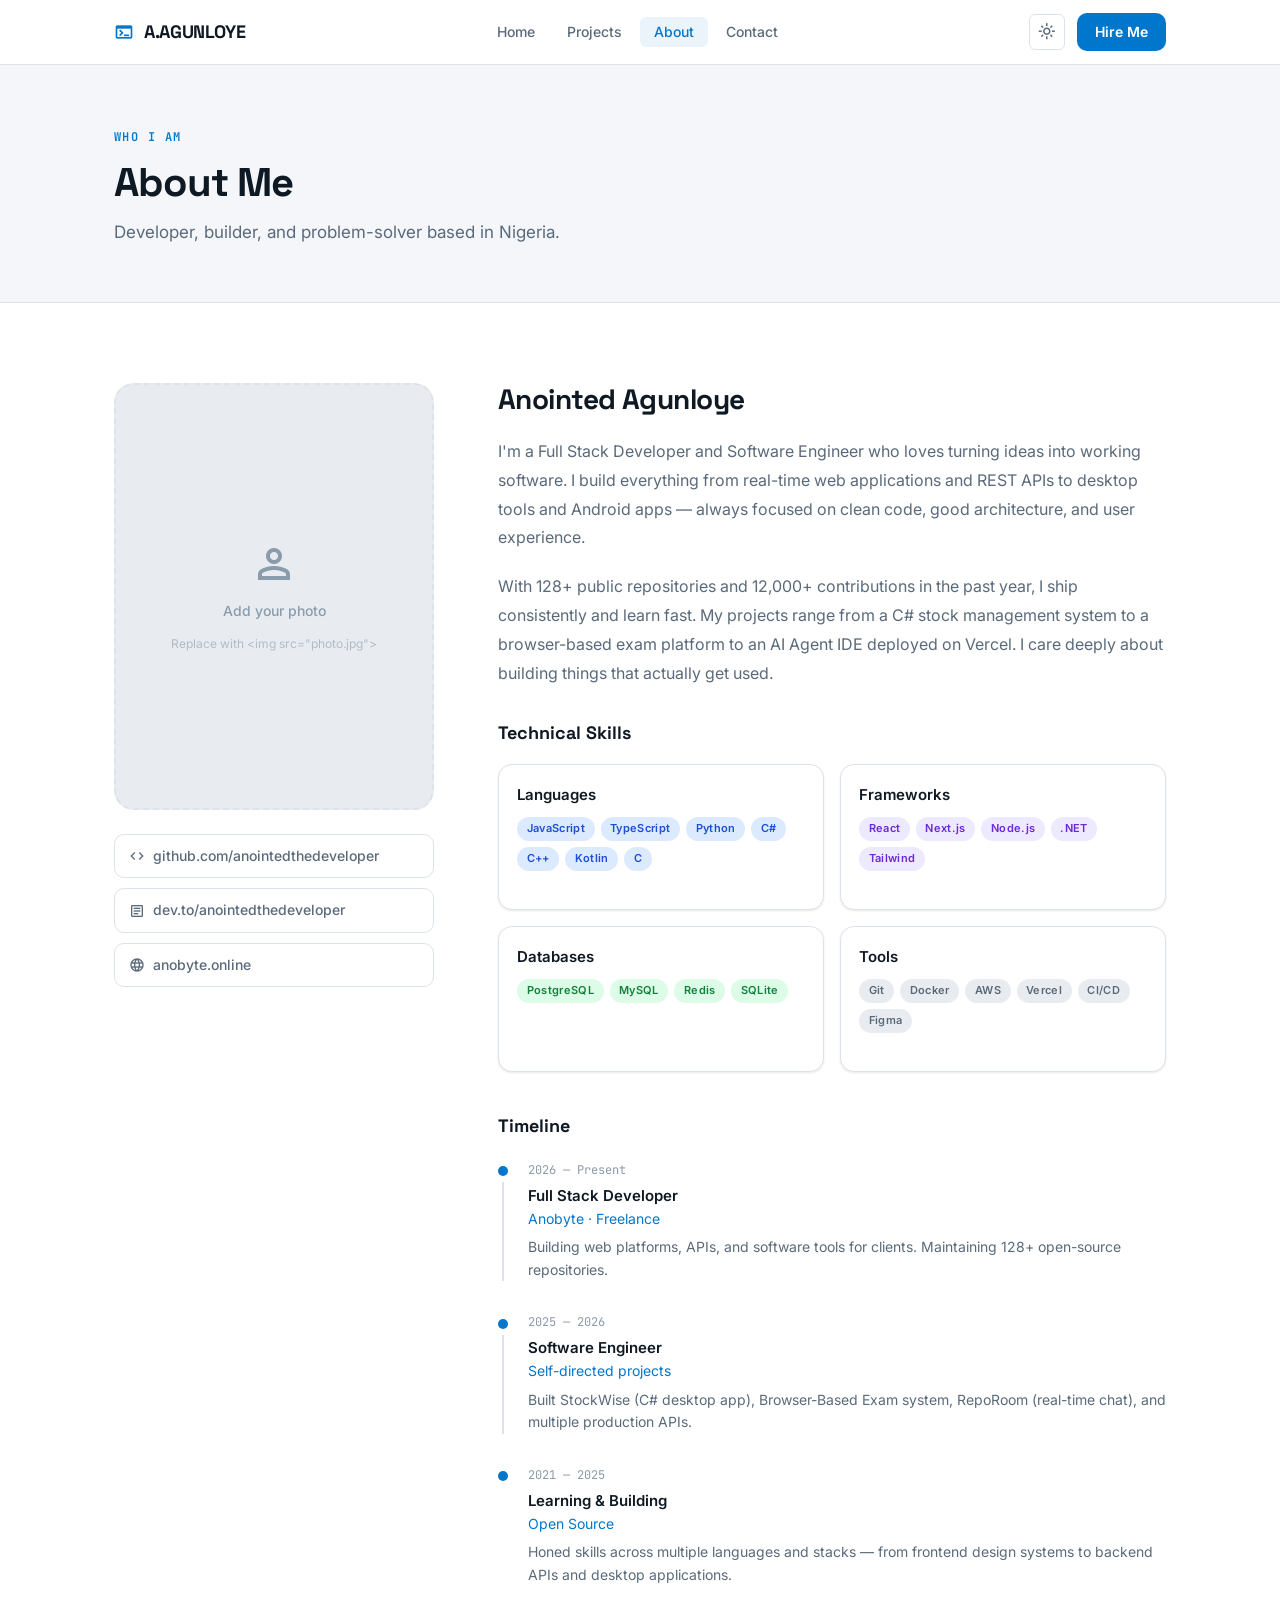
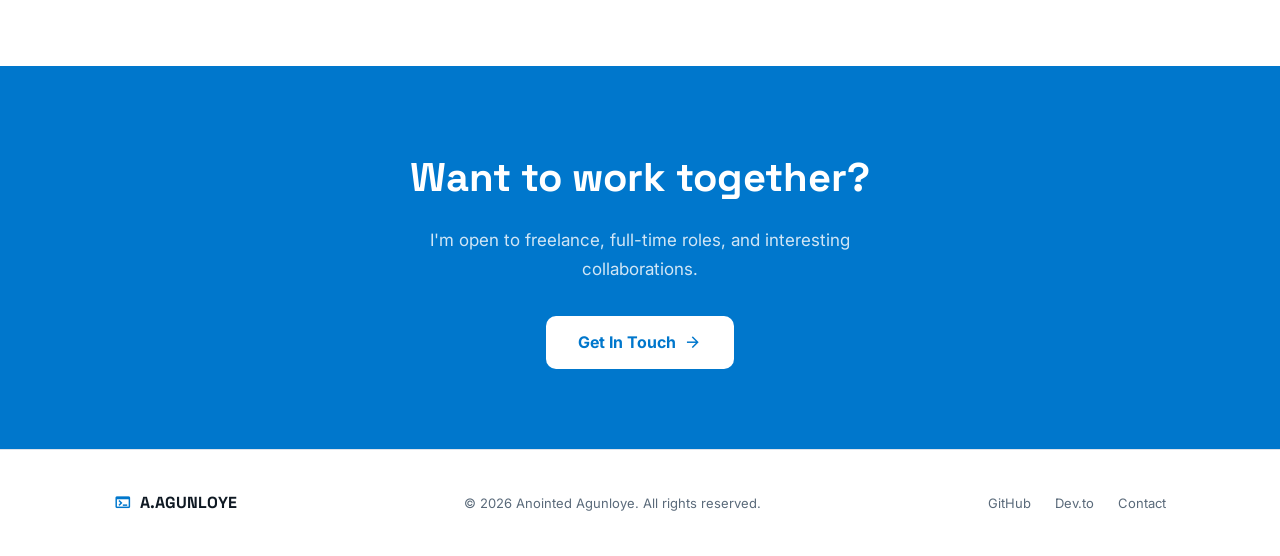
==== about.html @ c8836fdb "Initial Commit" ====
<!DOCTYPE html>
<html lang="en">
<head>
  <meta charset="utf-8"/>
  <meta name="viewport" content="width=device-width, initial-scale=1.0"/>
  <title>About | A.AGUNLOYE</title>
  <meta name="description" content="About Anointed Agunloye — Full Stack Developer, Software Engineer, and builder."/>
  <link rel="preconnect" href="https://fonts.googleapis.com"/>
  <link rel="preconnect" href="https://fonts.gstatic.com" crossorigin/>
  <link href="https://fonts.googleapis.com/css2?family=Inter:wght@300;400;500;600;700&family=Space+Grotesk:wght@600;700&family=JetBrains+Mono:wght@400;600&family=Material+Symbols+Outlined:wght,FILL@100..700,0..1&display=swap" rel="stylesheet"/>
  <link rel="stylesheet" href="styles.css"/>
</head>
<body>

<!-- ======= NAVBAR ======= -->
<header class="navbar">
  <div class="navbar__inner">
    <a href="index.html" class="navbar__logo">
      <span class="material-symbols-outlined">terminal</span>
      A.AGUNLOYE
    </a>
    <nav>
      <ul class="navbar__nav">
        <li><a href="index.html"    class="nav-link">Home</a></li>
        <li><a href="projects.html" class="nav-link">Projects</a></li>
        <li><a href="about.html"    class="nav-link">About</a></li>
        <li><a href="contact.html"  class="nav-link">Contact</a></li>
      </ul>
    </nav>
    <div class="navbar__actions">
      <button id="theme-toggle" class="btn-theme" aria-label="Toggle theme">
        <span class="material-symbols-outlined" id="theme-icon">light_mode</span>
      </button>
      <a href="contact.html" class="btn-primary btn-hire-nav">Hire Me</a>
      <button id="mobile-menu-btn" class="btn-menu" aria-label="Open menu">
        <span class="material-symbols-outlined">menu</span>
      </button>
    </div>
  </div>
  <div id="mobile-menu" class="mobile-menu">
    <a href="index.html"    class="mobile-nav-link">Home</a>
    <a href="projects.html" class="mobile-nav-link">Projects</a>
    <a href="about.html"    class="mobile-nav-link">About</a>
    <a href="contact.html"  class="mobile-nav-link">Contact</a>
  </div>
</header>

<!-- ======= PAGE HERO ======= -->
<section class="page-hero">
  <div class="container">
    <p class="section-label">Who I Am</p>
    <h1 class="section-title">About Me</h1>
    <p class="section-subtitle">Developer, builder, and problem-solver based in Nigeria.</p>
  </div>
</section>

<!-- ======= ABOUT MAIN ======= -->
<section class="section">
  <div class="container">
    <div class="about-grid">

      <!-- Photo -->
      <div>
        <div class="about-photo">
          <!--
            TO ADD YOUR PHOTO:
            Replace this comment with:
            <img src="photo.jpg" alt="Anointed Agunloye"/>
          -->
          <span class="material-symbols-outlined">person</span>
          <p style="font-size:0.875rem;font-weight:500;color:var(--color-text-light);">Add your photo</p>
          <small style="font-size:0.75rem;opacity:0.6;color:var(--color-text-light);">Replace with &lt;img src="photo.jpg"&gt;</small>
        </div>

        <!-- Social links below photo -->
        <div style="margin-top:1.5rem;display:flex;flex-direction:column;gap:0.625rem;">
          <a href="https://github.com/anointedthedeveloper" target="_blank"
             rel="noopener noreferrer"
             style="display:flex;align-items:center;gap:0.5rem;font-size:0.875rem;font-weight:500;color:var(--color-text-muted);padding:0.625rem 0.875rem;border:1px solid var(--color-border);border-radius:var(--radius-md);transition:color 0.2s,border-color 0.2s;">
            <span class="material-symbols-outlined" style="font-size:1rem;">code</span>
            github.com/anointedthedeveloper
          </a>
          <a href="https://dev.to/anointedthedeveloper" target="_blank"
             rel="noopener noreferrer"
             style="display:flex;align-items:center;gap:0.5rem;font-size:0.875rem;font-weight:500;color:var(--color-text-muted);padding:0.625rem 0.875rem;border:1px solid var(--color-border);border-radius:var(--radius-md);transition:color 0.2s,border-color 0.2s;">
            <span class="material-symbols-outlined" style="font-size:1rem;">article</span>
            dev.to/anointedthedeveloper
          </a>
          <a href="https://anobyte.online" target="_blank"
             rel="noopener noreferrer"
             style="display:flex;align-items:center;gap:0.5rem;font-size:0.875rem;font-weight:500;color:var(--color-text-muted);padding:0.625rem 0.875rem;border:1px solid var(--color-border);border-radius:var(--radius-md);transition:color 0.2s,border-color 0.2s;">
            <span class="material-symbols-outlined" style="font-size:1rem;">language</span>
            anobyte.online
          </a>
        </div>
      </div>

      <!-- Bio & Skills -->
      <div>
        <h2 class="section-title" style="font-size:1.75rem;margin-bottom:1.25rem;">
          Anointed Agunloye
        </h2>
        <p style="font-size:1rem;line-height:1.8;color:var(--color-text-muted);margin-bottom:1.25rem;">
          I'm a Full Stack Developer and Software Engineer who loves turning ideas into
          working software. I build everything from real-time web applications and REST APIs
          to desktop tools and Android apps — always focused on clean code, good
          architecture, and user experience.
        </p>
        <p style="font-size:1rem;line-height:1.8;color:var(--color-text-muted);margin-bottom:2rem;">
          With 128+ public repositories and 12,000+ contributions in the past year,
          I ship consistently and learn fast. My projects range from a C# stock management
          system to a browser-based exam platform to an AI Agent IDE deployed on Vercel.
          I care deeply about building things that actually get used.
        </p>

        <!-- Skills grid -->
        <h3 style="font-family:'Space Grotesk',sans-serif;font-size:1.125rem;font-weight:700;color:var(--color-text);margin-bottom:1rem;">
          Technical Skills
        </h3>
        <div class="grid-2" style="gap:1rem;margin-bottom:2.5rem;">
          <div class="skill-card" style="padding:1.125rem;">
            <p class="skill-card__title" style="margin-bottom:0.625rem;">Languages</p>
            <div class="tags">
              <span class="tag tag-blue">JavaScript</span>
              <span class="tag tag-blue">TypeScript</span>
              <span class="tag tag-blue">Python</span>
              <span class="tag tag-blue">C#</span>
              <span class="tag tag-blue">C++</span>
              <span class="tag tag-blue">Kotlin</span>
              <span class="tag tag-blue">C</span>
            </div>
          </div>
          <div class="skill-card" style="padding:1.125rem;">
            <p class="skill-card__title" style="margin-bottom:0.625rem;">Frameworks</p>
            <div class="tags">
              <span class="tag tag-purple">React</span>
              <span class="tag tag-purple">Next.js</span>
              <span class="tag tag-purple">Node.js</span>
              <span class="tag tag-purple">.NET</span>
              <span class="tag tag-purple">Tailwind</span>
            </div>
          </div>
          <div class="skill-card" style="padding:1.125rem;">
            <p class="skill-card__title" style="margin-bottom:0.625rem;">Databases</p>
            <div class="tags">
              <span class="tag tag-green">PostgreSQL</span>
              <span class="tag tag-green">MySQL</span>
              <span class="tag tag-green">Redis</span>
              <span class="tag tag-green">SQLite</span>
            </div>
          </div>
          <div class="skill-card" style="padding:1.125rem;">
            <p class="skill-card__title" style="margin-bottom:0.625rem;">Tools</p>
            <div class="tags">
              <span class="tag tag-gray">Git</span>
              <span class="tag tag-gray">Docker</span>
              <span class="tag tag-gray">AWS</span>
              <span class="tag tag-gray">Vercel</span>
              <span class="tag tag-gray">CI/CD</span>
              <span class="tag tag-gray">Figma</span>
            </div>
          </div>
        </div>

        <!-- Timeline -->
        <h3 style="font-family:'Space Grotesk',sans-serif;font-size:1.125rem;font-weight:700;color:var(--color-text);margin-bottom:1.25rem;">
          Timeline
        </h3>
        <ul class="timeline">
          <li class="timeline__item">
            <div class="timeline__line">
              <div class="timeline__dot"></div>
              <div class="timeline__connector"></div>
            </div>
            <div>
              <p class="timeline__date">2026 — Present</p>
              <p class="timeline__role">Full Stack Developer</p>
              <p class="timeline__company">Anobyte · Freelance</p>
              <p class="timeline__desc">Building web platforms, APIs, and software tools for clients. Maintaining 128+ open-source repositories.</p>
            </div>
          </li>
          <li class="timeline__item">
            <div class="timeline__line">
              <div class="timeline__dot"></div>
              <div class="timeline__connector"></div>
            </div>
            <div>
              <p class="timeline__date">2025 — 2026</p>
              <p class="timeline__role">Software Engineer</p>
              <p class="timeline__company">Self-directed projects</p>
              <p class="timeline__desc">Built StockWise (C# desktop app), Browser-Based Exam system, RepoRoom (real-time chat), and multiple production APIs.</p>
            </div>
          </li>
          <li class="timeline__item">
            <div class="timeline__line">
              <div class="timeline__dot"></div>
              <div class="timeline__connector"></div>
            </div>
            <div>
              <p class="timeline__date">2021 — 2025</p>
              <p class="timeline__role">Learning & Building</p>
              <p class="timeline__company">Open Source</p>
              <p class="timeline__desc">Honed skills across multiple languages and stacks — from frontend design systems to backend APIs and desktop applications.</p>
            </div>
          </li>
        </ul>

      </div>
    </div>
  </div>
</section>

<!-- ======= CTA ======= -->
<section class="cta-banner">
  <div class="container">
    <h2 class="cta-banner__title">Want to work together?</h2>
    <p class="cta-banner__sub">I'm open to freelance, full-time roles, and interesting collaborations.</p>
    <a href="contact.html" class="btn-white">
      Get In Touch <span class="material-symbols-outlined">arrow_forward</span>
    </a>
  </div>
</section>

<!-- ======= FOOTER ======= -->
<footer class="footer">
  <div class="container">
    <div class="footer__inner">
      <div class="footer__logo">
        <span class="material-symbols-outlined">terminal</span>
        A.AGUNLOYE
      </div>
      <p class="footer__copy">© 2026 Anointed Agunloye. All rights reserved.</p>
      <div class="footer__links">
        <a href="https://github.com/anointedthedeveloper" target="_blank" rel="noopener noreferrer">GitHub</a>
        <a href="https://dev.to/anointedthedeveloper"      target="_blank" rel="noopener noreferrer">Dev.to</a>
        <a href="contact.html">Contact</a>
      </div>
    </div>
  </div>
</footer>

<script src="main.js"></script>
</body>
</html>
---- styles.css ----
/* ============================================
   PORTFOLIO — ANOINTED AGUNLOYE
   External stylesheet
   ============================================ */

/* ---- Google Fonts via @import fallback ---- */
@import url('https://fonts.googleapis.com/css2?family=Inter:wght@300;400;500;600;700&family=Space+Grotesk:wght@600;700&family=JetBrains+Mono:wght@400;600&display=swap');

/* ---- CSS Custom Properties ---- */
:root {
  /* Light mode */
  --color-primary:       #0077cc;
  --color-primary-dark:  #005fa3;
  --color-accent:        #00b8d4;

  --color-surface:       #ffffff;
  --color-surface-2:     #f4f6f9;
  --color-surface-3:     #e8ecf1;
  --color-border:        #dde3ea;

  --color-text:          #0f1923;
  --color-text-muted:    #5a6a7a;
  --color-text-light:    #8a9bab;

  --radius-sm:  0.375rem;
  --radius-md:  0.625rem;
  --radius-lg:  0.875rem;
  --radius-xl:  1.25rem;

  --shadow-sm:  0 1px 3px rgba(0,0,0,.06), 0 1px 2px rgba(0,0,0,.04);
  --shadow-md:  0 4px 12px rgba(0,0,0,.08), 0 2px 4px rgba(0,0,0,.04);
  --shadow-lg:  0 10px 30px rgba(0,0,0,.10), 0 4px 8px rgba(0,0,0,.06);

  --transition: 0.2s ease;
}

/* Dark mode overrides via .dark class on <html> */
.dark {
  --color-surface:       #0d1117;
  --color-surface-2:     #161b22;
  --color-surface-3:     #21262d;
  --color-border:        #30363d;

  --color-text:          #e6edf3;
  --color-text-muted:    #8b949e;
  --color-text-light:    #6e7681;

  --shadow-sm:  0 1px 3px rgba(0,0,0,.3);
  --shadow-md:  0 4px 12px rgba(0,0,0,.4);
  --shadow-lg:  0 10px 30px rgba(0,0,0,.5);
}

/* ---- Base / Reset ---- */
*, *::before, *::after {
  box-sizing: border-box;
  margin: 0;
  padding: 0;
}

html {
  scroll-behavior: smooth;
  font-size: 16px;
}

body {
  font-family: 'Inter', sans-serif;
  background-color: var(--color-surface);
  color: var(--color-text);
  line-height: 1.6;
  transition: background-color var(--transition), color var(--transition);
  -webkit-font-smoothing: antialiased;
}

img {
  max-width: 100%;
  display: block;
}

a {
  color: inherit;
  text-decoration: none;
}

/* ---- Typography helpers ---- */
.font-display { font-family: 'Space Grotesk', sans-serif; }
.font-mono    { font-family: 'JetBrains Mono', monospace; }

/* ============================================
   NAVIGATION
   ============================================ */
.navbar {
  position: fixed;
  top: 0;
  width: 100%;
  z-index: 100;
  background: rgba(255,255,255,0.92);
  backdrop-filter: blur(12px);
  -webkit-backdrop-filter: blur(12px);
  border-bottom: 1px solid var(--color-border);
  transition: background var(--transition), border-color var(--transition);
}

.dark .navbar {
  background: rgba(13,17,23,0.92);
}

.navbar__inner {
  max-width: 1100px;
  margin: 0 auto;
  padding: 0 1.5rem;
  height: 64px;
  display: flex;
  align-items: center;
  justify-content: space-between;
  gap: 1rem;
}

.navbar__logo {
  display: flex;
  align-items: center;
  gap: 0.625rem;
  font-family: 'Space Grotesk', sans-serif;
  font-size: 1.125rem;
  font-weight: 700;
  color: var(--color-text);
  letter-spacing: -0.02em;
}

.navbar__logo .material-symbols-outlined {
  color: var(--color-primary);
  font-size: 1.25rem;
}

.navbar__nav {
  display: flex;
  align-items: center;
  gap: 0.25rem;
  list-style: none;
}

.nav-link {
  padding: 0.4rem 0.875rem;
  border-radius: var(--radius-sm);
  font-size: 0.875rem;
  font-weight: 500;
  color: var(--color-text-muted);
  transition: color var(--transition), background var(--transition);
}

.nav-link:hover,
.nav-link.active {
  color: var(--color-primary);
  background: color-mix(in srgb, var(--color-primary) 8%, transparent);
}

.navbar__actions {
  display: flex;
  align-items: center;
  gap: 0.75rem;
}

.btn-theme {
  width: 2.25rem;
  height: 2.25rem;
  display: flex;
  align-items: center;
  justify-content: center;
  border-radius: var(--radius-sm);
  border: 1px solid var(--color-border);
  background: transparent;
  cursor: pointer;
  color: var(--color-text-muted);
  transition: background var(--transition), border-color var(--transition), color var(--transition);
}

.btn-theme:hover { background: var(--color-surface-2); }

.btn-theme .material-symbols-outlined { font-size: 1.1rem; }

.btn-primary {
  display: inline-flex;
  align-items: center;
  gap: 0.375rem;
  padding: 0.5rem 1.125rem;
  background: var(--color-primary);
  color: #fff;
  border-radius: var(--radius-md);
  font-size: 0.875rem;
  font-weight: 600;
  border: none;
  cursor: pointer;
  text-decoration: none;
  transition: background var(--transition), transform 0.1s;
}

.btn-primary:hover  { background: var(--color-primary-dark); }
.btn-primary:active { transform: scale(0.97); }

.btn-outline {
  display: inline-flex;
  align-items: center;
  gap: 0.375rem;
  padding: 0.5rem 1.125rem;
  background: transparent;
  color: var(--color-text);
  border-radius: var(--radius-md);
  font-size: 0.875rem;
  font-weight: 600;
  border: 1px solid var(--color-border);
  cursor: pointer;
  text-decoration: none;
  transition: background var(--transition), border-color var(--transition);
}

.btn-outline:hover { background: var(--color-surface-2); }

/* Mobile menu toggle */
.btn-menu {
  display: none;
  width: 2.25rem;
  height: 2.25rem;
  align-items: center;
  justify-content: center;
  border-radius: var(--radius-sm);
  border: 1px solid var(--color-border);
  background: transparent;
  cursor: pointer;
  color: var(--color-text-muted);
}

.btn-menu .material-symbols-outlined { font-size: 1.2rem; }

.mobile-menu {
  display: none;
  flex-direction: column;
  padding: 0.75rem 1.5rem 1rem;
  border-top: 1px solid var(--color-border);
  background: var(--color-surface);
  gap: 0.25rem;
}

.mobile-menu.open { display: flex; }

.mobile-nav-link {
  padding: 0.625rem 0.75rem;
  border-radius: var(--radius-sm);
  font-size: 0.9375rem;
  font-weight: 500;
  color: var(--color-text-muted);
  transition: color var(--transition), background var(--transition);
}

.mobile-nav-link:hover,
.mobile-nav-link.active {
  color: var(--color-primary);
  background: color-mix(in srgb, var(--color-primary) 8%, transparent);
}

@media (max-width: 767px) {
  .navbar__nav    { display: none; }
  .btn-hire-nav   { display: none; }
  .btn-menu       { display: flex; }
}

/* ============================================
   LAYOUT HELPERS
   ============================================ */
.container {
  max-width: 1100px;
  margin: 0 auto;
  padding: 0 1.5rem;
}

.section {
  padding: 5rem 0;
}

.section--alt {
  background: var(--color-surface-2);
}

.section-label {
  font-family: 'JetBrains Mono', monospace;
  font-size: 0.75rem;
  font-weight: 600;
  letter-spacing: 0.12em;
  text-transform: uppercase;
  color: var(--color-primary);
  margin-bottom: 0.5rem;
}

.section-title {
  font-family: 'Space Grotesk', sans-serif;
  font-size: clamp(1.75rem, 4vw, 2.5rem);
  font-weight: 700;
  letter-spacing: -0.02em;
  color: var(--color-text);
  line-height: 1.2;
}

.section-subtitle {
  font-size: 1.0625rem;
  color: var(--color-text-muted);
  margin-top: 0.75rem;
  max-width: 560px;
}

/* Grid utilities */
.grid-2 { display: grid; grid-template-columns: 1fr 1fr; gap: 1.5rem; }
.grid-3 { display: grid; grid-template-columns: repeat(3, 1fr); gap: 1.5rem; }
.grid-4 { display: grid; grid-template-columns: repeat(4, 1fr); gap: 1.25rem; }

@media (max-width: 1023px) {
  .grid-4 { grid-template-columns: 1fr 1fr; }
  .grid-3 { grid-template-columns: 1fr 1fr; }
}

@media (max-width: 639px) {
  .grid-4, .grid-3, .grid-2 { grid-template-columns: 1fr; }
  .section { padding: 3.5rem 0; }
}

/* ============================================
   HERO
   ============================================ */
.hero {
  min-height: 100vh;
  display: flex;
  align-items: center;
  padding-top: 64px;
  background: var(--color-surface);
  position: relative;
  overflow: hidden;
}

.hero__grid-bg {
  position: absolute;
  inset: 0;
  opacity: 0.035;
  background-image:
    linear-gradient(var(--color-primary) 1px, transparent 1px),
    linear-gradient(90deg, var(--color-primary) 1px, transparent 1px);
  background-size: 56px 56px;
  pointer-events: none;
}

.dark .hero__grid-bg { opacity: 0.06; }

.hero__content {
  display: grid;
  grid-template-columns: 1fr 1fr;
  gap: 4rem;
  align-items: center;
  padding: 5rem 0;
}

.hero__badge {
  display: inline-flex;
  align-items: center;
  gap: 0.5rem;
  padding: 0.375rem 0.875rem;
  background: color-mix(in srgb, var(--color-primary) 10%, transparent);
  color: var(--color-primary);
  border-radius: 100px;
  font-size: 0.8125rem;
  font-weight: 500;
  margin-bottom: 1.25rem;
}

.hero__badge-dot {
  width: 7px;
  height: 7px;
  background: #22c55e;
  border-radius: 50%;
  animation: pulse 1.8s ease-in-out infinite;
}

@keyframes pulse {
  0%, 100% { opacity: 1; transform: scale(1); }
  50%       { opacity: 0.5; transform: scale(0.8); }
}

.hero__title {
  font-family: 'Space Grotesk', sans-serif;
  font-size: clamp(2.5rem, 6vw, 3.75rem);
  font-weight: 700;
  letter-spacing: -0.03em;
  line-height: 1.1;
  color: var(--color-text);
  margin-bottom: 1.25rem;
}

.hero__title span { color: var(--color-primary); }

.hero__description {
  font-size: 1.0625rem;
  color: var(--color-text-muted);
  line-height: 1.7;
  max-width: 480px;
  margin-bottom: 2rem;
}

.hero__cta {
  display: flex;
  flex-wrap: wrap;
  gap: 0.875rem;
  margin-bottom: 2rem;
}

.hero__cta .btn-primary,
.hero__cta .btn-outline {
  padding: 0.75rem 1.5rem;
  font-size: 0.9375rem;
}

.hero__stats {
  display: flex;
  flex-wrap: wrap;
  gap: 1.5rem;
}

.hero__stat {
  display: flex;
  align-items: center;
  gap: 0.375rem;
  font-size: 0.875rem;
  color: var(--color-text-muted);
}

.hero__stat .material-symbols-outlined { font-size: 1rem; }

/* Photo block */
.hero__photo {
  display: flex;
  justify-content: flex-end;
  position: relative;
}

.hero__photo-wrap {
  width: 320px;
  height: 380px;
  border-radius: var(--radius-xl);
  background: var(--color-surface-3);
  border: 2px dashed var(--color-border);
  display: flex;
  flex-direction: column;
  align-items: center;
  justify-content: center;
  gap: 0.75rem;
  color: var(--color-text-light);
  overflow: hidden;
  position: relative;
}

.hero__photo-wrap img {
  width: 100%;
  height: 100%;
  object-fit: cover;
  border-radius: var(--radius-xl);
}

.hero__photo-placeholder .material-symbols-outlined { font-size: 3.5rem; }
.hero__photo-placeholder p { font-size: 0.875rem; font-weight: 500; }
.hero__photo-placeholder small { font-size: 0.75rem; opacity: 0.6; }

.hero__photo-glow-1 {
  position: absolute; top: -1rem; right: -1rem;
  width: 6rem; height: 6rem;
  background: color-mix(in srgb, var(--color-primary) 15%, transparent);
  border-radius: 50%; filter: blur(24px); pointer-events: none;
}
.hero__photo-glow-2 {
  position: absolute; bottom: -1rem; left: -1rem;
  width: 5rem; height: 5rem;
  background: color-mix(in srgb, var(--color-accent) 15%, transparent);
  border-radius: 50%; filter: blur(20px); pointer-events: none;
}

@media (max-width: 767px) {
  .hero__content { grid-template-columns: 1fr; gap: 3rem; }
  .hero__photo   { justify-content: center; }
  .hero__photo-wrap { width: 260px; height: 300px; }
}

/* ============================================
   STATS BAR
   ============================================ */
.stats-bar {
  padding: 2.5rem 0;
  background: var(--color-surface-2);
  border-top: 1px solid var(--color-border);
  border-bottom: 1px solid var(--color-border);
}

.stats-bar__grid {
  display: grid;
  grid-template-columns: repeat(4, 1fr);
  gap: 1rem;
  text-align: center;
}

.stats-bar__item-value {
  font-family: 'Space Grotesk', sans-serif;
  font-size: 2rem;
  font-weight: 700;
  color: var(--color-text);
  line-height: 1;
}

.stats-bar__item-label {
  font-size: 0.8125rem;
  color: var(--color-text-muted);
  margin-top: 0.3rem;
}

@media (max-width: 639px) {
  .stats-bar__grid { grid-template-columns: 1fr 1fr; gap: 1.5rem; }
}

/* ============================================
   SECTION HEADER (reusable)
   ============================================ */
.section-header {
  display: flex;
  align-items: flex-end;
  justify-content: space-between;
  margin-bottom: 3rem;
  gap: 1rem;
  flex-wrap: wrap;
}

.section-header__text { max-width: 560px; }

.section-header__link {
  display: inline-flex;
  align-items: center;
  gap: 0.25rem;
  font-size: 0.875rem;
  font-weight: 600;
  color: var(--color-primary);
  white-space: nowrap;
  transition: gap var(--transition);
}

.section-header__link:hover { gap: 0.5rem; }
.section-header__link .material-symbols-outlined { font-size: 1rem; }

/* ============================================
   PROJECT CARDS
   ============================================ */
.projects-grid {
  display: grid;
  grid-template-columns: repeat(3, 1fr);
  gap: 1.5rem;
}

@media (max-width: 1023px) { .projects-grid { grid-template-columns: 1fr 1fr; } }
@media (max-width: 639px)  { .projects-grid { grid-template-columns: 1fr; } }

.project-card {
  background: var(--color-surface);
  border: 1px solid var(--color-border);
  border-radius: var(--radius-lg);
  padding: 1.5rem;
  display: flex;
  flex-direction: column;
  gap: 0;
  transition: border-color var(--transition), box-shadow var(--transition), transform 0.15s;
  box-shadow: var(--shadow-sm);
}

.project-card:hover {
  border-color: var(--color-primary);
  box-shadow: var(--shadow-md);
  transform: translateY(-2px);
}

.project-card__icon {
  width: 2.75rem;
  height: 2.75rem;
  border-radius: var(--radius-md);
  display: flex;
  align-items: center;
  justify-content: center;
  margin-bottom: 1rem;
  flex-shrink: 0;
}

.project-card__icon .material-symbols-outlined { font-size: 1.5rem; }

.project-card__header {
  display: flex;
  align-items: flex-start;
  justify-content: space-between;
  gap: 0.5rem;
  margin-bottom: 0.625rem;
}

.project-card__title {
  font-family: 'Space Grotesk', sans-serif;
  font-size: 1.0625rem;
  font-weight: 700;
  color: var(--color-text);
  transition: color var(--transition);
}

.project-card:hover .project-card__title { color: var(--color-primary); }

.project-card__stars {
  display: flex;
  align-items: center;
  gap: 0.2rem;
  font-size: 0.75rem;
  color: var(--color-text-light);
  white-space: nowrap;
  flex-shrink: 0;
}

.project-card__stars .material-symbols-outlined { font-size: 0.875rem; }

.project-card__desc {
  font-size: 0.875rem;
  color: var(--color-text-muted);
  line-height: 1.65;
  margin-bottom: 1rem;
  flex: 1;
}

.tags {
  display: flex;
  flex-wrap: wrap;
  gap: 0.375rem;
  margin-bottom: 1.25rem;
}

.tag {
  padding: 0.2rem 0.6rem;
  border-radius: 100px;
  font-size: 0.6875rem;
  font-weight: 600;
  letter-spacing: 0.03em;
}

.tag-blue   { background: #dbeafe; color: #1d4ed8; }
.tag-purple { background: #ede9fe; color: #6d28d9; }
.tag-amber  { background: #fef3c7; color: #b45309; }
.tag-green  { background: #dcfce7; color: #15803d; }
.tag-rose   { background: #ffe4e6; color: #be123c; }
.tag-cyan   { background: #cffafe; color: #0e7490; }
.tag-gray   { background: var(--color-surface-3); color: var(--color-text-muted); }

.dark .tag-blue   { background: #1e3a5f; color: #93c5fd; }
.dark .tag-purple { background: #2e1065; color: #c4b5fd; }
.dark .tag-amber  { background: #451a03; color: #fcd34d; }
.dark .tag-green  { background: #052e16; color: #86efac; }
.dark .tag-rose   { background: #4c0519; color: #fda4af; }
.dark .tag-cyan   { background: #083344; color: #67e8f9; }
.dark .tag-gray   { background: var(--color-surface-3); color: var(--color-text-muted); }

.project-card__link {
  display: inline-flex;
  align-items: center;
  gap: 0.3rem;
  font-size: 0.8125rem;
  font-weight: 600;
  color: var(--color-primary);
  margin-top: auto;
  transition: gap var(--transition);
}

.project-card__link:hover { gap: 0.5rem; }
.project-card__link .material-symbols-outlined { font-size: 0.9rem; }

/* ============================================
   SKILL CARDS
   ============================================ */
.skill-card {
  background: var(--color-surface);
  border: 1px solid var(--color-border);
  border-radius: var(--radius-lg);
  padding: 1.5rem;
  transition: box-shadow var(--transition), border-color var(--transition);
  box-shadow: var(--shadow-sm);
}

.skill-card:hover {
  border-color: var(--color-primary);
  box-shadow: var(--shadow-md);
}

.skill-card .material-symbols-outlined {
  font-size: 1.875rem;
  color: var(--color-primary);
  display: block;
  margin-bottom: 0.75rem;
}

.skill-card__title {
  font-size: 0.9375rem;
  font-weight: 600;
  color: var(--color-text);
  margin-bottom: 0.75rem;
}

/* ============================================
   CTA BANNER
   ============================================ */
.cta-banner {
  padding: 5rem 0;
  background: var(--color-primary);
  text-align: center;
}

.cta-banner__title {
  font-family: 'Space Grotesk', sans-serif;
  font-size: clamp(1.75rem, 4vw, 2.5rem);
  font-weight: 700;
  color: #fff;
  margin-bottom: 1rem;
}

.cta-banner__sub {
  font-size: 1.0625rem;
  color: rgba(255,255,255,0.82);
  max-width: 500px;
  margin: 0 auto 2rem;
  line-height: 1.7;
}

.btn-white {
  display: inline-flex;
  align-items: center;
  gap: 0.5rem;
  padding: 0.875rem 2rem;
  background: #fff;
  color: var(--color-primary);
  border-radius: var(--radius-md);
  font-size: 1rem;
  font-weight: 700;
  transition: background var(--transition), transform 0.1s;
}

.btn-white:hover  { background: var(--color-surface-2); }
.btn-white:active { transform: scale(0.97); }
.btn-white .material-symbols-outlined { font-size: 1.1rem; }

/* ============================================
   FOOTER
   ============================================ */
.footer {
  padding: 2.5rem 0;
  background: var(--color-surface);
  border-top: 1px solid var(--color-border);
}

.footer__inner {
  display: flex;
  flex-wrap: wrap;
  align-items: center;
  justify-content: space-between;
  gap: 1rem;
}

.footer__logo {
  display: flex;
  align-items: center;
  gap: 0.5rem;
  font-family: 'Space Grotesk', sans-serif;
  font-weight: 700;
  font-size: 1rem;
  color: var(--color-text);
}

.footer__logo .material-symbols-outlined { color: var(--color-primary); font-size: 1.1rem; }

.footer__copy {
  font-size: 0.8125rem;
  color: var(--color-text-muted);
}

.footer__links {
  display: flex;
  gap: 1.5rem;
}

.footer__links a {
  font-size: 0.8125rem;
  color: var(--color-text-muted);
  transition: color var(--transition);
}

.footer__links a:hover { color: var(--color-primary); }

@media (max-width: 639px) {
  .footer__inner { flex-direction: column; text-align: center; }
  .footer__links { justify-content: center; }
}

/* ============================================
   ABOUT PAGE
   ============================================ */
.about-hero {
  padding: 8rem 0 4rem;
  background: var(--color-surface-2);
  border-bottom: 1px solid var(--color-border);
}

.about-grid {
  display: grid;
  grid-template-columns: 320px 1fr;
  gap: 4rem;
  align-items: start;
}

.about-photo {
  width: 100%;
  aspect-ratio: 3/4;
  border-radius: var(--radius-xl);
  background: var(--color-surface-3);
  border: 2px dashed var(--color-border);
  display: flex;
  flex-direction: column;
  align-items: center;
  justify-content: center;
  gap: 0.75rem;
  color: var(--color-text-light);
  overflow: hidden;
}

.about-photo img {
  width: 100%; height: 100%; object-fit: cover;
}

.about-photo .material-symbols-outlined { font-size: 3rem; }

.timeline { list-style: none; display: flex; flex-direction: column; gap: 0; }

.timeline__item {
  display: flex;
  gap: 1.25rem;
  padding-bottom: 2rem;
  position: relative;
}

.timeline__item:last-child { padding-bottom: 0; }

.timeline__line {
  display: flex;
  flex-direction: column;
  align-items: center;
  flex-shrink: 0;
}

.timeline__dot {
  width: 10px; height: 10px;
  background: var(--color-primary);
  border-radius: 50%;
  margin-top: 0.35rem;
}

.timeline__connector {
  width: 2px;
  flex: 1;
  background: var(--color-border);
  margin-top: 6px;
}

.timeline__item:last-child .timeline__connector { display: none; }

.timeline__date {
  font-family: 'JetBrains Mono', monospace;
  font-size: 0.75rem;
  color: var(--color-text-light);
  margin-bottom: 0.25rem;
}

.timeline__role {
  font-weight: 600;
  color: var(--color-text);
  font-size: 0.9375rem;
}

.timeline__company {
  font-size: 0.875rem;
  color: var(--color-primary);
}

.timeline__desc {
  font-size: 0.875rem;
  color: var(--color-text-muted);
  margin-top: 0.375rem;
  line-height: 1.6;
}

@media (max-width: 767px) {
  .about-grid { grid-template-columns: 1fr; }
  .about-photo { aspect-ratio: 1/1; max-width: 260px; margin: 0 auto; }
  .about-hero  { padding: 6rem 0 3rem; }
}

/* ============================================
   CONTACT PAGE
   ============================================ */
.contact-grid {
  display: grid;
  grid-template-columns: 1fr 1fr;
  gap: 4rem;
  align-items: start;
}

.contact-info { display: flex; flex-direction: column; gap: 1.5rem; }

.contact-info__item {
  display: flex;
  align-items: flex-start;
  gap: 1rem;
  padding: 1.25rem;
  background: var(--color-surface);
  border: 1px solid var(--color-border);
  border-radius: var(--radius-lg);
}

.contact-info__icon {
  width: 2.5rem; height: 2.5rem;
  display: flex; align-items: center; justify-content: center;
  border-radius: var(--radius-md);
  flex-shrink: 0;
}

.contact-info__icon .material-symbols-outlined { font-size: 1.25rem; }

.contact-info__label {
  font-size: 0.75rem;
  font-weight: 600;
  text-transform: uppercase;
  letter-spacing: 0.05em;
  color: var(--color-text-light);
  margin-bottom: 0.2rem;
}

.contact-info__value {
  font-size: 0.9375rem;
  font-weight: 500;
  color: var(--color-text);
}

.contact-info__value a {
  color: var(--color-primary);
  transition: text-decoration var(--transition);
}

.contact-info__value a:hover { text-decoration: underline; }

/* Contact Form */
.contact-form { display: flex; flex-direction: column; gap: 1.25rem; }

.form-group { display: flex; flex-direction: column; gap: 0.4rem; }

.form-group label {
  font-size: 0.875rem;
  font-weight: 500;
  color: var(--color-text);
}

.form-group input,
.form-group textarea,
.form-group select {
  padding: 0.7rem 0.875rem;
  border: 1.5px solid var(--color-border);
  border-radius: var(--radius-md);
  background: var(--color-surface);
  color: var(--color-text);
  font-family: inherit;
  font-size: 0.9375rem;
  transition: border-color var(--transition), box-shadow var(--transition);
  outline: none;
  resize: vertical;
}

.form-group input:focus,
.form-group textarea:focus,
.form-group select:focus {
  border-color: var(--color-primary);
  box-shadow: 0 0 0 3px color-mix(in srgb, var(--color-primary) 15%, transparent);
}

.form-group textarea { min-height: 140px; }

.form-group input::placeholder,
.form-group textarea::placeholder { color: var(--color-text-light); }

.form-row { display: grid; grid-template-columns: 1fr 1fr; gap: 1rem; }

@media (max-width: 767px) {
  .contact-grid { grid-template-columns: 1fr; }
  .form-row     { grid-template-columns: 1fr; }
}

/* ============================================
   PAGE HERO (inner pages)
   ============================================ */
.page-hero {
  padding: 8rem 0 3.5rem;
  background: var(--color-surface-2);
  border-bottom: 1px solid var(--color-border);
}

.page-hero .section-label { margin-bottom: 0.75rem; }
.page-hero .section-title { margin-bottom: 0.75rem; }

/* ============================================
   FILTER TABS (projects page)
   ============================================ */
.filter-tabs {
  display: flex;
  flex-wrap: wrap;
  gap: 0.5rem;
  margin-bottom: 2.5rem;
}

.filter-tab {
  padding: 0.4rem 1rem;
  border-radius: 100px;
  font-size: 0.8125rem;
  font-weight: 500;
  border: 1.5px solid var(--color-border);
  background: transparent;
  color: var(--color-text-muted);
  cursor: pointer;
  transition: all var(--transition);
}

.filter-tab:hover,
.filter-tab.active {
  border-color: var(--color-primary);
  background: color-mix(in srgb, var(--color-primary) 10%, transparent);
  color: var(--color-primary);
}

/* ============================================
   SCROLL REVEAL
   ============================================ */
.reveal {
  opacity: 0;
  transform: translateY(18px);
  transition: opacity 0.5s ease, transform 0.5s ease;
}

.reveal.visible {
  opacity: 1;
  transform: translateY(0);
}

/* Stagger delays */
.reveal-delay-1 { transition-delay: 0.1s; }
.reveal-delay-2 { transition-delay: 0.2s; }
.reveal-delay-3 { transition-delay: 0.3s; }

/* ============================================
   MISC UTILITIES
   ============================================ */
.text-primary  { color: var(--color-primary); }
.text-muted    { color: var(--color-text-muted); }
.text-center   { text-align: center; }
.mt-2  { margin-top: 0.5rem; }
.mt-4  { margin-top: 1rem; }
.mt-6  { margin-top: 1.5rem; }
.mt-8  { margin-top: 2rem; }
.mb-2  { margin-bottom: 0.5rem; }
.mb-4  { margin-bottom: 1rem; }
.flex  { display: flex; }
.items-center { align-items: center; }
.gap-2 { gap: 0.5rem; }
.hidden-mobile { display: block; }

@media (max-width: 767px) {
  .hidden-mobile { display: none; }
  .show-mobile   { display: block; }
}

.material-symbols-outlined {
  font-variation-settings: 'FILL' 0, 'wght' 400, 'GRAD' 0, 'opsz' 24;
  user-select: none;
}
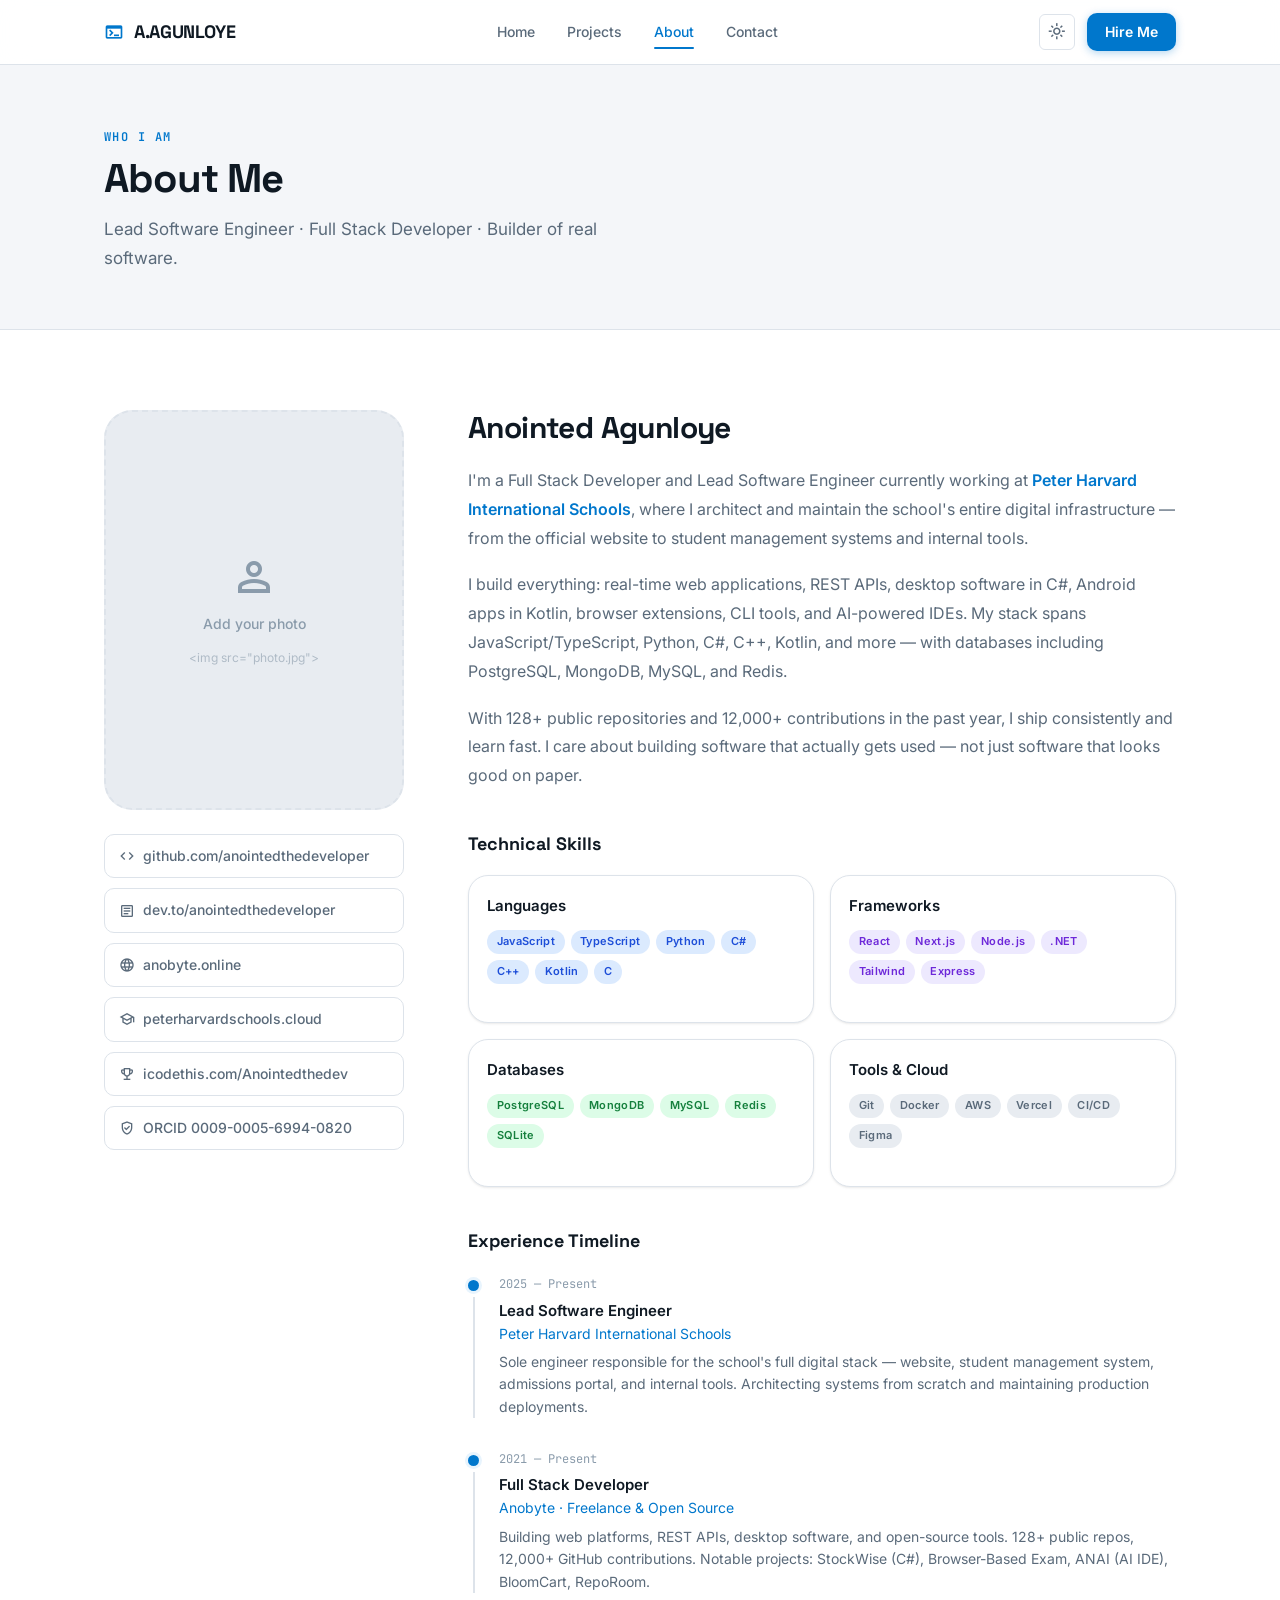
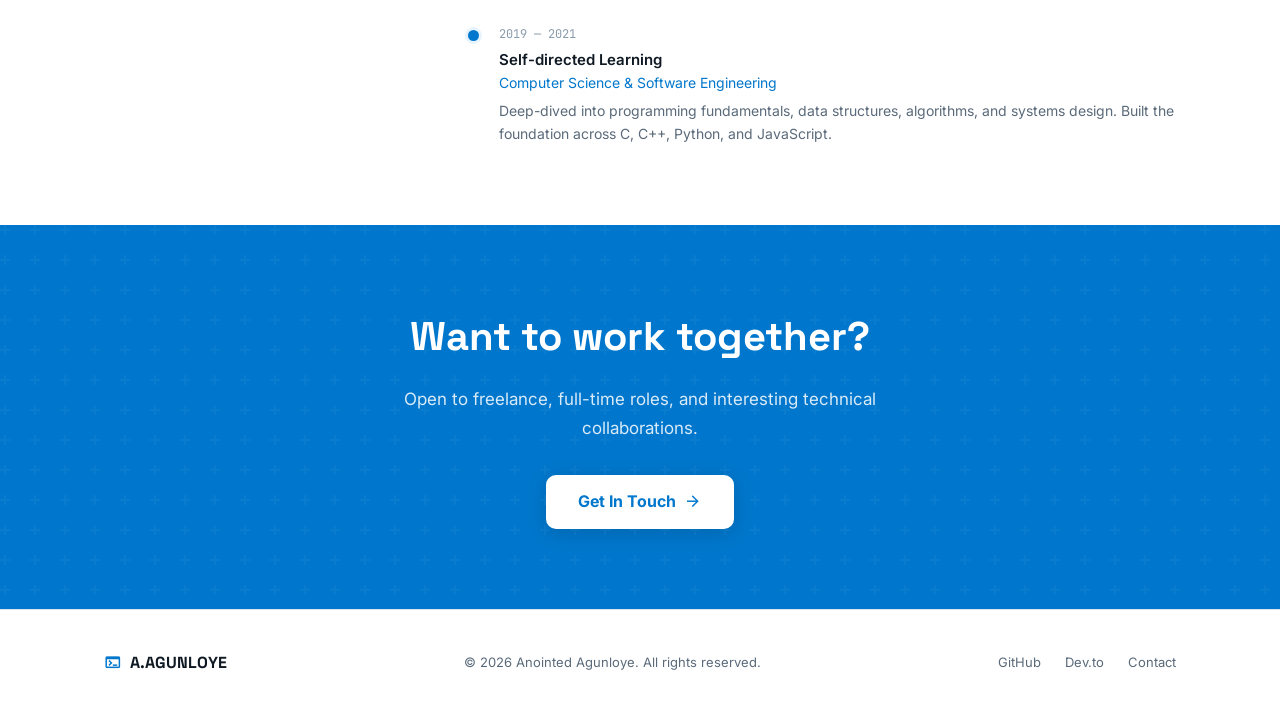
==== commit 0e8b2c07: "Initial Commit" ====
--- a/about.html
+++ b/about.html
@@ -4,7 +4,7 @@
   <meta charset="utf-8"/>
   <meta name="viewport" content="width=device-width, initial-scale=1.0"/>
   <title>About | A.AGUNLOYE</title>
-  <meta name="description" content="About Anointed Agunloye — Full Stack Developer, Software Engineer, and builder."/>
+  <meta name="description" content="About Anointed Agunloye — Lead Software Engineer at Peter Harvard International Schools and Full Stack Developer."/>
   <link rel="preconnect" href="https://fonts.googleapis.com"/>
   <link rel="preconnect" href="https://fonts.gstatic.com" crossorigin/>
   <link href="https://fonts.googleapis.com/css2?family=Inter:wght@300;400;500;600;700&family=Space+Grotesk:wght@600;700&family=JetBrains+Mono:wght@400;600&family=Material+Symbols+Outlined:wght,FILL@100..700,0..1&display=swap" rel="stylesheet"/>
@@ -12,14 +12,13 @@
 </head>
 <body>
 
-<!-- ======= NAVBAR ======= -->
+<!-- ===== NAVBAR ===== -->
 <header class="navbar">
   <div class="navbar__inner">
     <a href="index.html" class="navbar__logo">
-      <span class="material-symbols-outlined">terminal</span>
-      A.AGUNLOYE
+      <span class="material-symbols-outlined">terminal</span>A.AGUNLOYE
     </a>
-    <nav>
+    <nav aria-label="Primary navigation">
       <ul class="navbar__nav">
         <li><a href="index.html"    class="nav-link">Home</a></li>
         <li><a href="projects.html" class="nav-link">Projects</a></li>
@@ -28,7 +27,7 @@
       </ul>
     </nav>
     <div class="navbar__actions">
-      <button id="theme-toggle" class="btn-theme" aria-label="Toggle theme">
+      <button id="theme-toggle" class="btn-theme" aria-label="Toggle dark mode">
         <span class="material-symbols-outlined" id="theme-icon">light_mode</span>
       </button>
       <a href="contact.html" class="btn-primary btn-hire-nav">Hire Me</a>
@@ -42,84 +41,100 @@
     <a href="projects.html" class="mobile-nav-link">Projects</a>
     <a href="about.html"    class="mobile-nav-link">About</a>
     <a href="contact.html"  class="mobile-nav-link">Contact</a>
+    <a href="contact.html"  class="btn-primary" style="margin-top:.5rem;justify-content:center;">Hire Me</a>
   </div>
 </header>
 
-<!-- ======= PAGE HERO ======= -->
+<!-- ===== PAGE HERO ===== -->
 <section class="page-hero">
   <div class="container">
     <p class="section-label">Who I Am</p>
     <h1 class="section-title">About Me</h1>
-    <p class="section-subtitle">Developer, builder, and problem-solver based in Nigeria.</p>
+    <p class="section-subtitle">
+      Lead Software Engineer · Full Stack Developer · Builder of real software.
+    </p>
   </div>
 </section>
 
-<!-- ======= ABOUT MAIN ======= -->
+<!-- ===== MAIN ABOUT ===== -->
 <section class="section">
   <div class="container">
     <div class="about-grid">
 
-      <!-- Photo -->
-      <div>
+      <!-- Left column — photo + socials -->
+      <div class="reveal">
         <div class="about-photo">
           <!--
-            TO ADD YOUR PHOTO:
-            Replace this comment with:
+            ADD YOUR PHOTO:
+            Replace the content of this div with:
             <img src="photo.jpg" alt="Anointed Agunloye"/>
           -->
           <span class="material-symbols-outlined">person</span>
-          <p style="font-size:0.875rem;font-weight:500;color:var(--color-text-light);">Add your photo</p>
-          <small style="font-size:0.75rem;opacity:0.6;color:var(--color-text-light);">Replace with &lt;img src="photo.jpg"&gt;</small>
+          <p style="font-size:.875rem;font-weight:500;color:var(--text-light);">Add your photo</p>
+          <small style="font-size:.75rem;opacity:.6;color:var(--text-light);">&lt;img src="photo.jpg"&gt;</small>
         </div>
 
-        <!-- Social links below photo -->
-        <div style="margin-top:1.5rem;display:flex;flex-direction:column;gap:0.625rem;">
-          <a href="https://github.com/anointedthedeveloper" target="_blank"
-             rel="noopener noreferrer"
-             style="display:flex;align-items:center;gap:0.5rem;font-size:0.875rem;font-weight:500;color:var(--color-text-muted);padding:0.625rem 0.875rem;border:1px solid var(--color-border);border-radius:var(--radius-md);transition:color 0.2s,border-color 0.2s;">
-            <span class="material-symbols-outlined" style="font-size:1rem;">code</span>
+        <div style="display:flex;flex-direction:column;gap:.625rem;margin-top:1.5rem;">
+          <a href="https://github.com/anointedthedeveloper" target="_blank" rel="noopener noreferrer" class="social-link">
+            <span class="material-symbols-outlined">code</span>
             github.com/anointedthedeveloper
           </a>
-          <a href="https://dev.to/anointedthedeveloper" target="_blank"
-             rel="noopener noreferrer"
-             style="display:flex;align-items:center;gap:0.5rem;font-size:0.875rem;font-weight:500;color:var(--color-text-muted);padding:0.625rem 0.875rem;border:1px solid var(--color-border);border-radius:var(--radius-md);transition:color 0.2s,border-color 0.2s;">
-            <span class="material-symbols-outlined" style="font-size:1rem;">article</span>
+          <a href="https://dev.to/anointedthedeveloper" target="_blank" rel="noopener noreferrer" class="social-link">
+            <span class="material-symbols-outlined">article</span>
             dev.to/anointedthedeveloper
           </a>
-          <a href="https://anobyte.online" target="_blank"
-             rel="noopener noreferrer"
-             style="display:flex;align-items:center;gap:0.5rem;font-size:0.875rem;font-weight:500;color:var(--color-text-muted);padding:0.625rem 0.875rem;border:1px solid var(--color-border);border-radius:var(--radius-md);transition:color 0.2s,border-color 0.2s;">
-            <span class="material-symbols-outlined" style="font-size:1rem;">language</span>
+          <a href="https://anobyte.online" target="_blank" rel="noopener noreferrer" class="social-link">
+            <span class="material-symbols-outlined">language</span>
             anobyte.online
           </a>
+          <a href="https://peterharvardschools.cloud" target="_blank" rel="noopener noreferrer" class="social-link">
+            <span class="material-symbols-outlined">school</span>
+            peterharvardschools.cloud
+          </a>
+          <a href="https://icodethis.com/Anointedthedev" target="_blank" rel="noopener noreferrer" class="social-link">
+            <span class="material-symbols-outlined">emoji_events</span>
+            icodethis.com/Anointedthedev
+          </a>
+          <a href="https://orcid.org/0009-0005-6994-0820" target="_blank" rel="noopener noreferrer" class="social-link">
+            <span class="material-symbols-outlined">verified_user</span>
+            ORCID 0009-0005-6994-0820
+          </a>
         </div>
       </div>
 
-      <!-- Bio & Skills -->
+      <!-- Right column — bio, skills, timeline -->
       <div>
-        <h2 class="section-title" style="font-size:1.75rem;margin-bottom:1.25rem;">
+        <h2 class="section-title reveal" style="font-size:1.875rem;margin-bottom:1.25rem;">
           Anointed Agunloye
         </h2>
-        <p style="font-size:1rem;line-height:1.8;color:var(--color-text-muted);margin-bottom:1.25rem;">
-          I'm a Full Stack Developer and Software Engineer who loves turning ideas into
-          working software. I build everything from real-time web applications and REST APIs
-          to desktop tools and Android apps — always focused on clean code, good
-          architecture, and user experience.
+
+        <p class="reveal reveal-delay-1" style="font-size:1rem;line-height:1.8;color:var(--text-muted);margin-bottom:1.125rem;">
+          I'm a Full Stack Developer and Lead Software Engineer currently working at
+          <a href="https://peterharvardschools.cloud" target="_blank" rel="noopener noreferrer"
+             style="color:var(--primary);font-weight:600;">Peter Harvard International Schools</a>,
+          where I architect and maintain the school's entire digital infrastructure — from the official website
+          to student management systems and internal tools.
         </p>
-        <p style="font-size:1rem;line-height:1.8;color:var(--color-text-muted);margin-bottom:2rem;">
-          With 128+ public repositories and 12,000+ contributions in the past year,
-          I ship consistently and learn fast. My projects range from a C# stock management
-          system to a browser-based exam platform to an AI Agent IDE deployed on Vercel.
-          I care deeply about building things that actually get used.
+
+        <p class="reveal reveal-delay-2" style="font-size:1rem;line-height:1.8;color:var(--text-muted);margin-bottom:1.125rem;">
+          I build everything: real-time web applications, REST APIs, desktop software in C#, Android apps in Kotlin,
+          browser extensions, CLI tools, and AI-powered IDEs. My stack spans JavaScript/TypeScript, Python, C#, C++,
+          Kotlin, and more — with databases including PostgreSQL, MongoDB, MySQL, and Redis.
         </p>
 
+        <p class="reveal reveal-delay-3" style="font-size:1rem;line-height:1.8;color:var(--text-muted);margin-bottom:2.5rem;">
+          With 128+ public repositories and 12,000+ contributions in the past year, I ship consistently and learn
+          fast. I care about building software that actually gets used — not just software that looks good on paper.
+        </p>
+
         <!-- Skills grid -->
-        <h3 style="font-family:'Space Grotesk',sans-serif;font-size:1.125rem;font-weight:700;color:var(--color-text);margin-bottom:1rem;">
+        <h3 class="reveal" style="font-family:'Space Grotesk',sans-serif;font-size:1.125rem;font-weight:700;color:var(--text);margin-bottom:1rem;">
           Technical Skills
         </h3>
-        <div class="grid-2" style="gap:1rem;margin-bottom:2.5rem;">
-          <div class="skill-card" style="padding:1.125rem;">
-            <p class="skill-card__title" style="margin-bottom:0.625rem;">Languages</p>
+        <div class="grid-2 reveal reveal-delay-1" style="gap:1rem;margin-bottom:2.5rem;">
+
+          <div class="skill-card" style="padding:1.125rem;">
+            <p class="skill-card__title">Languages</p>
             <div class="tags">
               <span class="tag tag-blue">JavaScript</span>
               <span class="tag tag-blue">TypeScript</span>
@@ -130,27 +145,32 @@
               <span class="tag tag-blue">C</span>
             </div>
           </div>
-          <div class="skill-card" style="padding:1.125rem;">
-            <p class="skill-card__title" style="margin-bottom:0.625rem;">Frameworks</p>
+
+          <div class="skill-card" style="padding:1.125rem;">
+            <p class="skill-card__title">Frameworks</p>
             <div class="tags">
               <span class="tag tag-purple">React</span>
               <span class="tag tag-purple">Next.js</span>
               <span class="tag tag-purple">Node.js</span>
               <span class="tag tag-purple">.NET</span>
               <span class="tag tag-purple">Tailwind</span>
-            </div>
-          </div>
-          <div class="skill-card" style="padding:1.125rem;">
-            <p class="skill-card__title" style="margin-bottom:0.625rem;">Databases</p>
+              <span class="tag tag-purple">Express</span>
+            </div>
+          </div>
+
+          <div class="skill-card" style="padding:1.125rem;">
+            <p class="skill-card__title">Databases</p>
             <div class="tags">
               <span class="tag tag-green">PostgreSQL</span>
+              <span class="tag tag-green">MongoDB</span>
               <span class="tag tag-green">MySQL</span>
               <span class="tag tag-green">Redis</span>
               <span class="tag tag-green">SQLite</span>
             </div>
           </div>
-          <div class="skill-card" style="padding:1.125rem;">
-            <p class="skill-card__title" style="margin-bottom:0.625rem;">Tools</p>
+
+          <div class="skill-card" style="padding:1.125rem;">
+            <p class="skill-card__title">Tools &amp; Cloud</p>
             <div class="tags">
               <span class="tag tag-gray">Git</span>
               <span class="tag tag-gray">Docker</span>
@@ -160,74 +180,92 @@
               <span class="tag tag-gray">Figma</span>
             </div>
           </div>
+
         </div>
 
         <!-- Timeline -->
-        <h3 style="font-family:'Space Grotesk',sans-serif;font-size:1.125rem;font-weight:700;color:var(--color-text);margin-bottom:1.25rem;">
-          Timeline
+        <h3 class="reveal" style="font-family:'Space Grotesk',sans-serif;font-size:1.125rem;font-weight:700;color:var(--text);margin-bottom:1.25rem;">
+          Experience Timeline
         </h3>
         <ul class="timeline">
-          <li class="timeline__item">
+
+          <li class="timeline__item reveal">
             <div class="timeline__line">
               <div class="timeline__dot"></div>
               <div class="timeline__connector"></div>
             </div>
             <div>
-              <p class="timeline__date">2026 — Present</p>
-              <p class="timeline__role">Full Stack Developer</p>
-              <p class="timeline__company">Anobyte · Freelance</p>
-              <p class="timeline__desc">Building web platforms, APIs, and software tools for clients. Maintaining 128+ open-source repositories.</p>
+              <p class="timeline__date">2025 — Present</p>
+              <p class="timeline__role">Lead Software Engineer</p>
+              <p class="timeline__company">
+                <a href="https://peterharvardschools.cloud" target="_blank" rel="noopener noreferrer"
+                   style="color:var(--primary);">Peter Harvard International Schools</a>
+              </p>
+              <p class="timeline__desc">
+                Sole engineer responsible for the school's full digital stack — website, student management system,
+                admissions portal, and internal tools. Architecting systems from scratch and maintaining production
+                deployments.
+              </p>
             </div>
           </li>
-          <li class="timeline__item">
+
+          <li class="timeline__item reveal reveal-delay-1">
             <div class="timeline__line">
               <div class="timeline__dot"></div>
               <div class="timeline__connector"></div>
             </div>
             <div>
-              <p class="timeline__date">2025 — 2026</p>
-              <p class="timeline__role">Software Engineer</p>
-              <p class="timeline__company">Self-directed projects</p>
-              <p class="timeline__desc">Built StockWise (C# desktop app), Browser-Based Exam system, RepoRoom (real-time chat), and multiple production APIs.</p>
+              <p class="timeline__date">2021 — Present</p>
+              <p class="timeline__role">Full Stack Developer</p>
+              <p class="timeline__company">Anobyte · Freelance &amp; Open Source</p>
+              <p class="timeline__desc">
+                Building web platforms, REST APIs, desktop software, and open-source tools.
+                128+ public repos, 12,000+ GitHub contributions. Notable projects: StockWise (C#),
+                Browser-Based Exam, ANAI (AI IDE), BloomCart, RepoRoom.
+              </p>
             </div>
           </li>
-          <li class="timeline__item">
+
+          <li class="timeline__item reveal reveal-delay-2">
             <div class="timeline__line">
               <div class="timeline__dot"></div>
               <div class="timeline__connector"></div>
             </div>
             <div>
-              <p class="timeline__date">2021 — 2025</p>
-              <p class="timeline__role">Learning & Building</p>
-              <p class="timeline__company">Open Source</p>
-              <p class="timeline__desc">Honed skills across multiple languages and stacks — from frontend design systems to backend APIs and desktop applications.</p>
+              <p class="timeline__date">2019 — 2021</p>
+              <p class="timeline__role">Self-directed Learning</p>
+              <p class="timeline__company">Computer Science &amp; Software Engineering</p>
+              <p class="timeline__desc">
+                Deep-dived into programming fundamentals, data structures, algorithms, and
+                systems design. Built the foundation across C, C++, Python, and JavaScript.
+              </p>
             </div>
           </li>
+
         </ul>
-
-      </div>
+      </div>
+
     </div>
   </div>
 </section>
 
-<!-- ======= CTA ======= -->
+<!-- ===== CTA ===== -->
 <section class="cta-banner">
   <div class="container">
     <h2 class="cta-banner__title">Want to work together?</h2>
-    <p class="cta-banner__sub">I'm open to freelance, full-time roles, and interesting collaborations.</p>
+    <p class="cta-banner__sub">Open to freelance, full-time roles, and interesting technical collaborations.</p>
     <a href="contact.html" class="btn-white">
       Get In Touch <span class="material-symbols-outlined">arrow_forward</span>
     </a>
   </div>
 </section>
 
-<!-- ======= FOOTER ======= -->
+<!-- ===== FOOTER ===== -->
 <footer class="footer">
   <div class="container">
     <div class="footer__inner">
       <div class="footer__logo">
-        <span class="material-symbols-outlined">terminal</span>
-        A.AGUNLOYE
+        <span class="material-symbols-outlined">terminal</span>A.AGUNLOYE
       </div>
       <p class="footer__copy">© 2026 Anointed Agunloye. All rights reserved.</p>
       <div class="footer__links">
@@ -238,7 +276,6 @@
     </div>
   </div>
 </footer>
-
 <script src="main.js"></script>
 </body>
 </html>
--- a/styles.css
+++ b/styles.css
@@ -1,525 +1,171 @@
 /* ============================================
    PORTFOLIO — ANOINTED AGUNLOYE
-   External stylesheet
+   styles.css — complete stylesheet
    ============================================ */
 
-/* ---- Google Fonts via @import fallback ---- */
 @import url('https://fonts.googleapis.com/css2?family=Inter:wght@300;400;500;600;700&family=Space+Grotesk:wght@600;700&family=JetBrains+Mono:wght@400;600&display=swap');
 
-/* ---- CSS Custom Properties ---- */
+/* ==========================================
+   1. CSS CUSTOM PROPERTIES
+   ========================================== */
 :root {
-  /* Light mode */
-  --color-primary:       #0077cc;
-  --color-primary-dark:  #005fa3;
-  --color-accent:        #00b8d4;
-
-  --color-surface:       #ffffff;
-  --color-surface-2:     #f4f6f9;
-  --color-surface-3:     #e8ecf1;
-  --color-border:        #dde3ea;
-
-  --color-text:          #0f1923;
-  --color-text-muted:    #5a6a7a;
-  --color-text-light:    #8a9bab;
-
-  --radius-sm:  0.375rem;
-  --radius-md:  0.625rem;
-  --radius-lg:  0.875rem;
-  --radius-xl:  1.25rem;
+  --primary:        #0077cc;
+  --primary-dark:   #005fa3;
+  --primary-light:  #e8f4fd;
+  --accent:         #00b8d4;
+
+  --surface:        #ffffff;
+  --surface-2:      #f4f6f9;
+  --surface-3:      #e8ecf1;
+  --border:         #dde3ea;
+
+  --text:           #0f1923;
+  --text-muted:     #5a6a7a;
+  --text-light:     #8a9bab;
+
+  --radius-sm:   0.375rem;
+  --radius-md:   0.625rem;
+  --radius-lg:   0.875rem;
+  --radius-xl:   1.25rem;
+  --radius-2xl:  1.75rem;
 
   --shadow-sm:  0 1px 3px rgba(0,0,0,.06), 0 1px 2px rgba(0,0,0,.04);
-  --shadow-md:  0 4px 12px rgba(0,0,0,.08), 0 2px 4px rgba(0,0,0,.04);
-  --shadow-lg:  0 10px 30px rgba(0,0,0,.10), 0 4px 8px rgba(0,0,0,.06);
-
-  --transition: 0.2s ease;
-}
-
-/* Dark mode overrides via .dark class on <html> */
+  --shadow-md:  0 4px 16px rgba(0,0,0,.08), 0 2px 6px rgba(0,0,0,.04);
+  --shadow-lg:  0 12px 36px rgba(0,0,0,.10), 0 4px 10px rgba(0,0,0,.06);
+  --shadow-xl:  0 20px 60px rgba(0,0,0,.14);
+
+  --ease:       cubic-bezier(.4,0,.2,1);
+  --t:          0.22s;
+}
+
 .dark {
-  --color-surface:       #0d1117;
-  --color-surface-2:     #161b22;
-  --color-surface-3:     #21262d;
-  --color-border:        #30363d;
-
-  --color-text:          #e6edf3;
-  --color-text-muted:    #8b949e;
-  --color-text-light:    #6e7681;
-
-  --shadow-sm:  0 1px 3px rgba(0,0,0,.3);
-  --shadow-md:  0 4px 12px rgba(0,0,0,.4);
-  --shadow-lg:  0 10px 30px rgba(0,0,0,.5);
-}
-
-/* ---- Base / Reset ---- */
-*, *::before, *::after {
-  box-sizing: border-box;
-  margin: 0;
-  padding: 0;
-}
-
-html {
-  scroll-behavior: smooth;
-  font-size: 16px;
-}
+  --surface:    #0d1117;
+  --surface-2:  #161b22;
+  --surface-3:  #21262d;
+  --border:     #30363d;
+  --text:       #e6edf3;
+  --text-muted: #8b949e;
+  --text-light: #6e7681;
+  --shadow-sm:  0 1px 3px rgba(0,0,0,.4);
+  --shadow-md:  0 4px 16px rgba(0,0,0,.5);
+  --shadow-lg:  0 12px 36px rgba(0,0,0,.6);
+  --shadow-xl:  0 20px 60px rgba(0,0,0,.7);
+  --primary-light: rgba(0,119,204,.15);
+}
+
+/* ==========================================
+   2. RESET & BASE
+   ========================================== */
+*, *::before, *::after { box-sizing: border-box; margin: 0; padding: 0; }
+
+html { scroll-behavior: smooth; font-size: 16px; }
 
 body {
   font-family: 'Inter', sans-serif;
-  background-color: var(--color-surface);
-  color: var(--color-text);
+  background: var(--surface);
+  color: var(--text);
   line-height: 1.6;
-  transition: background-color var(--transition), color var(--transition);
   -webkit-font-smoothing: antialiased;
-}
-
-img {
-  max-width: 100%;
-  display: block;
-}
-
-a {
-  color: inherit;
-  text-decoration: none;
-}
-
-/* ---- Typography helpers ---- */
+  transition: background var(--t) var(--ease), color var(--t) var(--ease);
+}
+
+img { max-width: 100%; display: block; }
+a   { color: inherit; text-decoration: none; }
+
+/* ==========================================
+   3. KEYFRAME ANIMATIONS
+   ========================================== */
+@keyframes fadeUp {
+  from { opacity: 0; transform: translateY(24px); }
+  to   { opacity: 1; transform: translateY(0); }
+}
+@keyframes fadeIn {
+  from { opacity: 0; }
+  to   { opacity: 1; }
+}
+@keyframes slideInLeft {
+  from { opacity: 0; transform: translateX(-30px); }
+  to   { opacity: 1; transform: translateX(0); }
+}
+@keyframes pulse {
+  0%, 100% { opacity: 1; transform: scale(1); }
+  50%       { opacity: .5; transform: scale(.8); }
+}
+@keyframes float {
+  0%, 100% { transform: translateY(0px); }
+  50%       { transform: translateY(-8px); }
+}
+@keyframes shimmer {
+  0%   { background-position: -200% center; }
+  100% { background-position: 200% center; }
+}
+@keyframes spin {
+  to { transform: rotate(360deg); }
+}
+@keyframes countUp {
+  from { opacity: 0; transform: translateY(10px); }
+  to   { opacity: 1; transform: translateY(0); }
+}
+@keyframes borderGlow {
+  0%, 100% { box-shadow: 0 0 0 0 rgba(0,119,204,0); }
+  50%       { box-shadow: 0 0 0 4px rgba(0,119,204,.2); }
+}
+
+/* Scroll reveal base */
+.reveal {
+  opacity: 0;
+  transform: translateY(20px);
+  transition: opacity .6s var(--ease), transform .6s var(--ease);
+}
+.reveal.visible { opacity: 1; transform: translateY(0); }
+.reveal-delay-1 { transition-delay: .1s; }
+.reveal-delay-2 { transition-delay: .2s; }
+.reveal-delay-3 { transition-delay: .3s; }
+.reveal-delay-4 { transition-delay: .4s; }
+.reveal-delay-5 { transition-delay: .5s; }
+
+/* ==========================================
+   4. TYPOGRAPHY HELPERS
+   ========================================== */
 .font-display { font-family: 'Space Grotesk', sans-serif; }
 .font-mono    { font-family: 'JetBrains Mono', monospace; }
 
-/* ============================================
-   NAVIGATION
-   ============================================ */
-.navbar {
-  position: fixed;
-  top: 0;
-  width: 100%;
-  z-index: 100;
-  background: rgba(255,255,255,0.92);
-  backdrop-filter: blur(12px);
-  -webkit-backdrop-filter: blur(12px);
-  border-bottom: 1px solid var(--color-border);
-  transition: background var(--transition), border-color var(--transition);
-}
-
-.dark .navbar {
-  background: rgba(13,17,23,0.92);
-}
-
-.navbar__inner {
-  max-width: 1100px;
-  margin: 0 auto;
-  padding: 0 1.5rem;
-  height: 64px;
-  display: flex;
-  align-items: center;
-  justify-content: space-between;
-  gap: 1rem;
-}
-
-.navbar__logo {
-  display: flex;
-  align-items: center;
-  gap: 0.625rem;
-  font-family: 'Space Grotesk', sans-serif;
-  font-size: 1.125rem;
-  font-weight: 700;
-  color: var(--color-text);
-  letter-spacing: -0.02em;
-}
-
-.navbar__logo .material-symbols-outlined {
-  color: var(--color-primary);
-  font-size: 1.25rem;
-}
-
-.navbar__nav {
-  display: flex;
-  align-items: center;
-  gap: 0.25rem;
-  list-style: none;
-}
-
-.nav-link {
-  padding: 0.4rem 0.875rem;
-  border-radius: var(--radius-sm);
-  font-size: 0.875rem;
-  font-weight: 500;
-  color: var(--color-text-muted);
-  transition: color var(--transition), background var(--transition);
-}
-
-.nav-link:hover,
-.nav-link.active {
-  color: var(--color-primary);
-  background: color-mix(in srgb, var(--color-primary) 8%, transparent);
-}
-
-.navbar__actions {
-  display: flex;
-  align-items: center;
-  gap: 0.75rem;
-}
-
-.btn-theme {
-  width: 2.25rem;
-  height: 2.25rem;
-  display: flex;
-  align-items: center;
-  justify-content: center;
-  border-radius: var(--radius-sm);
-  border: 1px solid var(--color-border);
-  background: transparent;
-  cursor: pointer;
-  color: var(--color-text-muted);
-  transition: background var(--transition), border-color var(--transition), color var(--transition);
-}
-
-.btn-theme:hover { background: var(--color-surface-2); }
-
-.btn-theme .material-symbols-outlined { font-size: 1.1rem; }
-
-.btn-primary {
-  display: inline-flex;
-  align-items: center;
-  gap: 0.375rem;
-  padding: 0.5rem 1.125rem;
-  background: var(--color-primary);
-  color: #fff;
-  border-radius: var(--radius-md);
-  font-size: 0.875rem;
-  font-weight: 600;
-  border: none;
-  cursor: pointer;
-  text-decoration: none;
-  transition: background var(--transition), transform 0.1s;
-}
-
-.btn-primary:hover  { background: var(--color-primary-dark); }
-.btn-primary:active { transform: scale(0.97); }
-
-.btn-outline {
-  display: inline-flex;
-  align-items: center;
-  gap: 0.375rem;
-  padding: 0.5rem 1.125rem;
-  background: transparent;
-  color: var(--color-text);
-  border-radius: var(--radius-md);
-  font-size: 0.875rem;
-  font-weight: 600;
-  border: 1px solid var(--color-border);
-  cursor: pointer;
-  text-decoration: none;
-  transition: background var(--transition), border-color var(--transition);
-}
-
-.btn-outline:hover { background: var(--color-surface-2); }
-
-/* Mobile menu toggle */
-.btn-menu {
-  display: none;
-  width: 2.25rem;
-  height: 2.25rem;
-  align-items: center;
-  justify-content: center;
-  border-radius: var(--radius-sm);
-  border: 1px solid var(--color-border);
-  background: transparent;
-  cursor: pointer;
-  color: var(--color-text-muted);
-}
-
-.btn-menu .material-symbols-outlined { font-size: 1.2rem; }
-
-.mobile-menu {
-  display: none;
-  flex-direction: column;
-  padding: 0.75rem 1.5rem 1rem;
-  border-top: 1px solid var(--color-border);
-  background: var(--color-surface);
-  gap: 0.25rem;
-}
-
-.mobile-menu.open { display: flex; }
-
-.mobile-nav-link {
-  padding: 0.625rem 0.75rem;
-  border-radius: var(--radius-sm);
-  font-size: 0.9375rem;
-  font-weight: 500;
-  color: var(--color-text-muted);
-  transition: color var(--transition), background var(--transition);
-}
-
-.mobile-nav-link:hover,
-.mobile-nav-link.active {
-  color: var(--color-primary);
-  background: color-mix(in srgb, var(--color-primary) 8%, transparent);
-}
-
-@media (max-width: 767px) {
-  .navbar__nav    { display: none; }
-  .btn-hire-nav   { display: none; }
-  .btn-menu       { display: flex; }
-}
-
-/* ============================================
-   LAYOUT HELPERS
-   ============================================ */
-.container {
-  max-width: 1100px;
-  margin: 0 auto;
-  padding: 0 1.5rem;
-}
-
-.section {
-  padding: 5rem 0;
-}
-
-.section--alt {
-  background: var(--color-surface-2);
-}
-
 .section-label {
   font-family: 'JetBrains Mono', monospace;
-  font-size: 0.75rem;
+  font-size: .75rem;
   font-weight: 600;
-  letter-spacing: 0.12em;
+  letter-spacing: .12em;
   text-transform: uppercase;
-  color: var(--color-primary);
-  margin-bottom: 0.5rem;
-}
-
+  color: var(--primary);
+  margin-bottom: .5rem;
+}
 .section-title {
   font-family: 'Space Grotesk', sans-serif;
   font-size: clamp(1.75rem, 4vw, 2.5rem);
   font-weight: 700;
-  letter-spacing: -0.02em;
-  color: var(--color-text);
+  letter-spacing: -.02em;
+  color: var(--text);
   line-height: 1.2;
 }
-
 .section-subtitle {
   font-size: 1.0625rem;
-  color: var(--color-text-muted);
-  margin-top: 0.75rem;
+  color: var(--text-muted);
+  margin-top: .75rem;
   max-width: 560px;
-}
-
-/* Grid utilities */
-.grid-2 { display: grid; grid-template-columns: 1fr 1fr; gap: 1.5rem; }
-.grid-3 { display: grid; grid-template-columns: repeat(3, 1fr); gap: 1.5rem; }
-.grid-4 { display: grid; grid-template-columns: repeat(4, 1fr); gap: 1.25rem; }
-
-@media (max-width: 1023px) {
-  .grid-4 { grid-template-columns: 1fr 1fr; }
-  .grid-3 { grid-template-columns: 1fr 1fr; }
-}
-
-@media (max-width: 639px) {
-  .grid-4, .grid-3, .grid-2 { grid-template-columns: 1fr; }
-  .section { padding: 3.5rem 0; }
-}
-
-/* ============================================
-   HERO
-   ============================================ */
-.hero {
-  min-height: 100vh;
-  display: flex;
-  align-items: center;
-  padding-top: 64px;
-  background: var(--color-surface);
-  position: relative;
-  overflow: hidden;
-}
-
-.hero__grid-bg {
-  position: absolute;
-  inset: 0;
-  opacity: 0.035;
-  background-image:
-    linear-gradient(var(--color-primary) 1px, transparent 1px),
-    linear-gradient(90deg, var(--color-primary) 1px, transparent 1px);
-  background-size: 56px 56px;
-  pointer-events: none;
-}
-
-.dark .hero__grid-bg { opacity: 0.06; }
-
-.hero__content {
-  display: grid;
-  grid-template-columns: 1fr 1fr;
-  gap: 4rem;
-  align-items: center;
-  padding: 5rem 0;
-}
-
-.hero__badge {
-  display: inline-flex;
-  align-items: center;
-  gap: 0.5rem;
-  padding: 0.375rem 0.875rem;
-  background: color-mix(in srgb, var(--color-primary) 10%, transparent);
-  color: var(--color-primary);
-  border-radius: 100px;
-  font-size: 0.8125rem;
-  font-weight: 500;
-  margin-bottom: 1.25rem;
-}
-
-.hero__badge-dot {
-  width: 7px;
-  height: 7px;
-  background: #22c55e;
-  border-radius: 50%;
-  animation: pulse 1.8s ease-in-out infinite;
-}
-
-@keyframes pulse {
-  0%, 100% { opacity: 1; transform: scale(1); }
-  50%       { opacity: 0.5; transform: scale(0.8); }
-}
-
-.hero__title {
-  font-family: 'Space Grotesk', sans-serif;
-  font-size: clamp(2.5rem, 6vw, 3.75rem);
-  font-weight: 700;
-  letter-spacing: -0.03em;
-  line-height: 1.1;
-  color: var(--color-text);
-  margin-bottom: 1.25rem;
-}
-
-.hero__title span { color: var(--color-primary); }
-
-.hero__description {
-  font-size: 1.0625rem;
-  color: var(--color-text-muted);
   line-height: 1.7;
-  max-width: 480px;
-  margin-bottom: 2rem;
-}
-
-.hero__cta {
-  display: flex;
-  flex-wrap: wrap;
-  gap: 0.875rem;
-  margin-bottom: 2rem;
-}
-
-.hero__cta .btn-primary,
-.hero__cta .btn-outline {
-  padding: 0.75rem 1.5rem;
-  font-size: 0.9375rem;
-}
-
-.hero__stats {
-  display: flex;
-  flex-wrap: wrap;
-  gap: 1.5rem;
-}
-
-.hero__stat {
-  display: flex;
-  align-items: center;
-  gap: 0.375rem;
-  font-size: 0.875rem;
-  color: var(--color-text-muted);
-}
-
-.hero__stat .material-symbols-outlined { font-size: 1rem; }
-
-/* Photo block */
-.hero__photo {
-  display: flex;
-  justify-content: flex-end;
-  position: relative;
-}
-
-.hero__photo-wrap {
-  width: 320px;
-  height: 380px;
-  border-radius: var(--radius-xl);
-  background: var(--color-surface-3);
-  border: 2px dashed var(--color-border);
-  display: flex;
-  flex-direction: column;
-  align-items: center;
-  justify-content: center;
-  gap: 0.75rem;
-  color: var(--color-text-light);
-  overflow: hidden;
-  position: relative;
-}
-
-.hero__photo-wrap img {
-  width: 100%;
-  height: 100%;
-  object-fit: cover;
-  border-radius: var(--radius-xl);
-}
-
-.hero__photo-placeholder .material-symbols-outlined { font-size: 3.5rem; }
-.hero__photo-placeholder p { font-size: 0.875rem; font-weight: 500; }
-.hero__photo-placeholder small { font-size: 0.75rem; opacity: 0.6; }
-
-.hero__photo-glow-1 {
-  position: absolute; top: -1rem; right: -1rem;
-  width: 6rem; height: 6rem;
-  background: color-mix(in srgb, var(--color-primary) 15%, transparent);
-  border-radius: 50%; filter: blur(24px); pointer-events: none;
-}
-.hero__photo-glow-2 {
-  position: absolute; bottom: -1rem; left: -1rem;
-  width: 5rem; height: 5rem;
-  background: color-mix(in srgb, var(--color-accent) 15%, transparent);
-  border-radius: 50%; filter: blur(20px); pointer-events: none;
-}
-
-@media (max-width: 767px) {
-  .hero__content { grid-template-columns: 1fr; gap: 3rem; }
-  .hero__photo   { justify-content: center; }
-  .hero__photo-wrap { width: 260px; height: 300px; }
-}
-
-/* ============================================
-   STATS BAR
-   ============================================ */
-.stats-bar {
-  padding: 2.5rem 0;
-  background: var(--color-surface-2);
-  border-top: 1px solid var(--color-border);
-  border-bottom: 1px solid var(--color-border);
-}
-
-.stats-bar__grid {
-  display: grid;
-  grid-template-columns: repeat(4, 1fr);
-  gap: 1rem;
-  text-align: center;
-}
-
-.stats-bar__item-value {
-  font-family: 'Space Grotesk', sans-serif;
-  font-size: 2rem;
-  font-weight: 700;
-  color: var(--color-text);
-  line-height: 1;
-}
-
-.stats-bar__item-label {
-  font-size: 0.8125rem;
-  color: var(--color-text-muted);
-  margin-top: 0.3rem;
-}
-
-@media (max-width: 639px) {
-  .stats-bar__grid { grid-template-columns: 1fr 1fr; gap: 1.5rem; }
-}
-
-/* ============================================
-   SECTION HEADER (reusable)
-   ============================================ */
+}
+
+/* ==========================================
+   5. LAYOUT
+   ========================================== */
+.container {
+  max-width: 1120px;
+  margin: 0 auto;
+  padding: 0 1.5rem;
+}
+.section        { padding: 5rem 0; }
+.section--alt   { background: var(--surface-2); }
+
 .section-header {
   display: flex;
   align-items: flex-end;
@@ -528,118 +174,435 @@
   gap: 1rem;
   flex-wrap: wrap;
 }
-
 .section-header__text { max-width: 560px; }
-
 .section-header__link {
   display: inline-flex;
   align-items: center;
-  gap: 0.25rem;
-  font-size: 0.875rem;
+  gap: .25rem;
+  font-size: .875rem;
   font-weight: 600;
-  color: var(--color-primary);
+  color: var(--primary);
   white-space: nowrap;
-  transition: gap var(--transition);
-}
-
-.section-header__link:hover { gap: 0.5rem; }
+  transition: gap var(--t);
+}
+.section-header__link:hover { gap: .5rem; }
 .section-header__link .material-symbols-outlined { font-size: 1rem; }
 
-/* ============================================
-   PROJECT CARDS
-   ============================================ */
+/* grid helpers */
+.grid-2 { display: grid; grid-template-columns: 1fr 1fr; gap: 1.5rem; }
+.grid-3 { display: grid; grid-template-columns: repeat(3,1fr); gap: 1.5rem; }
+.grid-4 { display: grid; grid-template-columns: repeat(4,1fr); gap: 1.25rem; }
+
+@media (max-width:1023px) {
+  .grid-4 { grid-template-columns: 1fr 1fr; }
+  .grid-3 { grid-template-columns: 1fr 1fr; }
+}
+@media (max-width:639px) {
+  .grid-4,.grid-3,.grid-2 { grid-template-columns: 1fr; }
+  .section { padding: 3.5rem 0; }
+}
+
+/* ==========================================
+   6. NAVBAR
+   ========================================== */
+.navbar {
+  position: fixed; top: 0; width: 100%; z-index: 200;
+  background: rgba(255,255,255,.92);
+  backdrop-filter: blur(14px);
+  -webkit-backdrop-filter: blur(14px);
+  border-bottom: 1px solid var(--border);
+  transition: background var(--t), box-shadow var(--t), border-color var(--t);
+}
+.dark .navbar { background: rgba(13,17,23,.92); }
+.navbar.scrolled { box-shadow: 0 2px 20px rgba(0,0,0,.08); }
+
+.navbar__inner {
+  max-width: 1120px; margin: 0 auto;
+  padding: 0 1.5rem; height: 64px;
+  display: flex; align-items: center;
+  justify-content: space-between; gap: 1rem;
+}
+
+.navbar__logo {
+  display: flex; align-items: center; gap: .625rem;
+  font-family: 'Space Grotesk', sans-serif;
+  font-size: 1.125rem; font-weight: 700;
+  color: var(--text); letter-spacing: -.02em;
+  transition: opacity var(--t);
+}
+.navbar__logo:hover { opacity: .8; }
+.navbar__logo .material-symbols-outlined { color: var(--primary); font-size: 1.25rem; }
+
+.navbar__nav { display: flex; align-items: center; gap: .25rem; list-style: none; }
+
+.nav-link {
+  padding: .4rem .875rem; border-radius: var(--radius-sm);
+  font-size: .875rem; font-weight: 500;
+  color: var(--text-muted);
+  transition: color var(--t), background var(--t);
+  position: relative;
+}
+.nav-link::after {
+  content: ''; position: absolute; bottom: -2px; left: 50%; right: 50%;
+  height: 2px; background: var(--primary); border-radius: 2px;
+  transition: left var(--t), right var(--t);
+}
+.nav-link:hover { color: var(--primary); background: var(--primary-light); }
+.nav-link.active { color: var(--primary); }
+.nav-link.active::after { left: .875rem; right: .875rem; }
+
+.navbar__actions { display: flex; align-items: center; gap: .75rem; }
+
+.btn-theme {
+  width: 2.25rem; height: 2.25rem;
+  display: flex; align-items: center; justify-content: center;
+  border-radius: var(--radius-sm); border: 1px solid var(--border);
+  background: transparent; cursor: pointer; color: var(--text-muted);
+  transition: background var(--t), border-color var(--t), color var(--t), transform var(--t);
+}
+.btn-theme:hover { background: var(--surface-2); transform: rotate(20deg); }
+.btn-theme .material-symbols-outlined { font-size: 1.1rem; }
+
+.btn-menu {
+  display: none; width: 2.25rem; height: 2.25rem;
+  align-items: center; justify-content: center;
+  border-radius: var(--radius-sm); border: 1px solid var(--border);
+  background: transparent; cursor: pointer; color: var(--text-muted);
+  transition: background var(--t);
+}
+.btn-menu:hover { background: var(--surface-2); }
+.btn-menu .material-symbols-outlined { font-size: 1.2rem; }
+
+.mobile-menu {
+  display: none; flex-direction: column;
+  padding: .75rem 1.5rem 1rem; gap: .25rem;
+  border-top: 1px solid var(--border);
+  background: var(--surface);
+}
+.mobile-menu.open { display: flex; animation: fadeIn .2s var(--ease); }
+
+.mobile-nav-link {
+  padding: .625rem .75rem; border-radius: var(--radius-sm);
+  font-size: .9375rem; font-weight: 500;
+  color: var(--text-muted);
+  transition: color var(--t), background var(--t);
+}
+.mobile-nav-link:hover, .mobile-nav-link.active {
+  color: var(--primary); background: var(--primary-light);
+}
+
+@media (max-width:767px) {
+  .navbar__nav { display: none; }
+  .btn-hire-nav { display: none; }
+  .btn-menu { display: flex; }
+}
+
+/* ==========================================
+   7. BUTTONS
+   ========================================== */
+.btn-primary {
+  display: inline-flex; align-items: center; gap: .375rem;
+  padding: .5rem 1.125rem;
+  background: var(--primary); color: #fff;
+  border-radius: var(--radius-md);
+  font-size: .875rem; font-weight: 600;
+  border: none; cursor: pointer; text-decoration: none;
+  transition: background var(--t), transform .1s, box-shadow var(--t);
+  box-shadow: 0 2px 8px rgba(0,119,204,.3);
+}
+.btn-primary:hover  { background: var(--primary-dark); box-shadow: 0 4px 16px rgba(0,119,204,.4); }
+.btn-primary:active { transform: scale(.97); }
+
+.btn-outline {
+  display: inline-flex; align-items: center; gap: .375rem;
+  padding: .5rem 1.125rem;
+  background: transparent; color: var(--text);
+  border-radius: var(--radius-md);
+  font-size: .875rem; font-weight: 600;
+  border: 1px solid var(--border); cursor: pointer; text-decoration: none;
+  transition: background var(--t), border-color var(--t), color var(--t);
+}
+.btn-outline:hover { background: var(--surface-2); border-color: var(--primary); color: var(--primary); }
+
+.btn-white {
+  display: inline-flex; align-items: center; gap: .5rem;
+  padding: .875rem 2rem;
+  background: #fff; color: var(--primary);
+  border-radius: var(--radius-md);
+  font-size: 1rem; font-weight: 700;
+  transition: background var(--t), transform .1s, box-shadow var(--t);
+  box-shadow: 0 4px 20px rgba(0,0,0,.15);
+}
+.btn-white:hover  { background: var(--surface-2); box-shadow: 0 6px 28px rgba(0,0,0,.2); }
+.btn-white:active { transform: scale(.97); }
+.btn-white .material-symbols-outlined { font-size: 1.1rem; }
+
+/* ==========================================
+   8. HERO
+   ========================================== */
+.hero {
+  min-height: 100vh; display: flex; align-items: center;
+  padding-top: 64px; background: var(--surface);
+  position: relative; overflow: hidden;
+}
+.hero__grid-bg {
+  position: absolute; inset: 0;
+  opacity: .035;
+  background-image:
+    linear-gradient(var(--primary) 1px, transparent 1px),
+    linear-gradient(90deg, var(--primary) 1px, transparent 1px);
+  background-size: 56px 56px;
+  pointer-events: none;
+  animation: fadeIn 1.5s var(--ease);
+}
+.dark .hero__grid-bg { opacity: .06; }
+
+.hero__blob {
+  position: absolute; border-radius: 50%; filter: blur(80px);
+  pointer-events: none; opacity: .4;
+}
+.hero__blob--1 {
+  width: 400px; height: 400px; top: -80px; right: -80px;
+  background: radial-gradient(circle, rgba(0,119,204,.3), transparent);
+  animation: float 6s ease-in-out infinite;
+}
+.hero__blob--2 {
+  width: 300px; height: 300px; bottom: -60px; left: 20%;
+  background: radial-gradient(circle, rgba(0,184,212,.25), transparent);
+  animation: float 8s ease-in-out infinite reverse;
+}
+
+.hero__content {
+  display: grid; grid-template-columns: 1fr 1fr;
+  gap: 4rem; align-items: center; padding: 5rem 0;
+  position: relative; z-index: 1;
+}
+
+.hero__badge {
+  display: inline-flex; align-items: center; gap: .5rem;
+  padding: .375rem .875rem;
+  background: var(--primary-light); color: var(--primary);
+  border-radius: 100px; font-size: .8125rem; font-weight: 500;
+  margin-bottom: 1.25rem;
+  animation: fadeUp .6s var(--ease) .1s both;
+  border: 1px solid rgba(0,119,204,.2);
+}
+.hero__badge-dot {
+  width: 7px; height: 7px; background: #22c55e;
+  border-radius: 50%; animation: pulse 1.8s ease-in-out infinite;
+}
+
+.hero__title {
+  font-family: 'Space Grotesk', sans-serif;
+  font-size: clamp(2.5rem, 6vw, 3.75rem);
+  font-weight: 700; letter-spacing: -.03em; line-height: 1.1;
+  color: var(--text); margin-bottom: 1.25rem;
+  animation: fadeUp .6s var(--ease) .2s both;
+}
+.hero__title span { color: var(--primary); }
+
+.hero__description {
+  font-size: 1.0625rem; color: var(--text-muted);
+  line-height: 1.75; max-width: 480px; margin-bottom: 2rem;
+  animation: fadeUp .6s var(--ease) .3s both;
+}
+
+.hero__cta {
+  display: flex; flex-wrap: wrap; gap: .875rem; margin-bottom: 2rem;
+  animation: fadeUp .6s var(--ease) .4s both;
+}
+.hero__cta .btn-primary,
+.hero__cta .btn-outline { padding: .75rem 1.5rem; font-size: .9375rem; }
+
+.hero__stats {
+  display: flex; flex-wrap: wrap; gap: 1.5rem;
+  animation: fadeUp .6s var(--ease) .5s both;
+}
+.hero__stat {
+  display: flex; align-items: center; gap: .375rem;
+  font-size: .875rem; color: var(--text-muted);
+  transition: color var(--t);
+}
+.hero__stat:hover { color: var(--primary); }
+.hero__stat .material-symbols-outlined { font-size: 1rem; }
+
+/* Photo */
+.hero__photo { display: flex; justify-content: flex-end; position: relative;
+  animation: slideInLeft .8s var(--ease) .3s both; }
+.hero__photo-wrap {
+  width: 320px; height: 400px; border-radius: var(--radius-2xl);
+  background: var(--surface-3); border: 2px dashed var(--border);
+  display: flex; flex-direction: column; align-items: center;
+  justify-content: center; gap: .75rem;
+  color: var(--text-light); overflow: hidden; position: relative;
+  transition: border-color var(--t), box-shadow var(--t);
+}
+.hero__photo-wrap:hover { border-color: var(--primary); box-shadow: var(--shadow-lg); }
+.hero__photo-wrap img { width: 100%; height: 100%; object-fit: cover; border-radius: var(--radius-2xl); }
+
+.hero__photo-placeholder .material-symbols-outlined { font-size: 3.5rem; }
+.hero__photo-placeholder p   { font-size: .875rem; font-weight: 500; }
+.hero__photo-placeholder small { font-size: .75rem; opacity: .6; }
+
+.hero__photo-glow-1 {
+  position: absolute; top: -1.5rem; right: -1.5rem;
+  width: 7rem; height: 7rem;
+  background: rgba(0,119,204,.2); border-radius: 50%;
+  filter: blur(28px); pointer-events: none;
+}
+.hero__photo-glow-2 {
+  position: absolute; bottom: -1.5rem; left: -1.5rem;
+  width: 6rem; height: 6rem;
+  background: rgba(0,184,212,.2); border-radius: 50%;
+  filter: blur(24px); pointer-events: none;
+}
+
+/* Floating badge on photo */
+.hero__photo-badge {
+  position: absolute; bottom: 1.25rem; left: -1rem;
+  background: var(--surface); border: 1px solid var(--border);
+  border-radius: var(--radius-lg); padding: .625rem 1rem;
+  display: flex; align-items: center; gap: .5rem;
+  box-shadow: var(--shadow-md); font-size: .8125rem; font-weight: 600;
+  color: var(--text); white-space: nowrap;
+  animation: float 4s ease-in-out infinite;
+}
+.hero__photo-badge .material-symbols-outlined { color: var(--primary); font-size: 1rem; }
+
+@media (max-width:767px) {
+  .hero__content { grid-template-columns: 1fr; gap: 3rem; }
+  .hero__photo   { justify-content: center; }
+  .hero__photo-wrap { width: 260px; height: 320px; }
+  .hero__photo-badge { left: 0; font-size: .75rem; }
+}
+
+/* ==========================================
+   9. STATS BAR
+   ========================================== */
+.stats-bar {
+  padding: 2.5rem 0;
+  background: var(--surface-2);
+  border-top: 1px solid var(--border);
+  border-bottom: 1px solid var(--border);
+}
+.stats-bar__grid {
+  display: grid; grid-template-columns: repeat(4,1fr);
+  gap: 1rem; text-align: center;
+}
+.stats-bar__item {
+  padding: .5rem; border-radius: var(--radius-md);
+  transition: background var(--t), transform var(--t);
+  cursor: default;
+}
+.stats-bar__item:hover { background: var(--surface); transform: translateY(-2px); }
+.stats-bar__item-value {
+  font-family: 'Space Grotesk', sans-serif;
+  font-size: 2rem; font-weight: 700; color: var(--primary); line-height: 1;
+}
+.stats-bar__item-label { font-size: .8125rem; color: var(--text-muted); margin-top: .3rem; }
+
+@media (max-width:639px) {
+  .stats-bar__grid { grid-template-columns: 1fr 1fr; gap: 1.5rem; }
+}
+
+/* ==========================================
+   10. PROJECT CARDS
+   ========================================== */
 .projects-grid {
   display: grid;
-  grid-template-columns: repeat(3, 1fr);
+  grid-template-columns: repeat(3,1fr);
   gap: 1.5rem;
 }
-
-@media (max-width: 1023px) { .projects-grid { grid-template-columns: 1fr 1fr; } }
-@media (max-width: 639px)  { .projects-grid { grid-template-columns: 1fr; } }
+/* even home grid — 6 cards, 3 cols × 2 rows */
+.projects-grid--home { grid-template-columns: repeat(3,1fr); }
+
+@media (max-width:1023px) {
+  .projects-grid,
+  .projects-grid--home { grid-template-columns: 1fr 1fr; }
+}
+@media (max-width:639px) {
+  .projects-grid,
+  .projects-grid--home { grid-template-columns: 1fr; }
+}
 
 .project-card {
-  background: var(--color-surface);
-  border: 1px solid var(--color-border);
-  border-radius: var(--radius-lg);
+  background: var(--surface);
+  border: 1px solid var(--border);
+  border-radius: var(--radius-xl);
   padding: 1.5rem;
-  display: flex;
-  flex-direction: column;
-  gap: 0;
-  transition: border-color var(--transition), box-shadow var(--transition), transform 0.15s;
+  display: flex; flex-direction: column;
+  transition: border-color var(--t), box-shadow var(--t), transform .18s var(--ease);
   box-shadow: var(--shadow-sm);
-}
-
-.project-card:hover {
-  border-color: var(--color-primary);
-  box-shadow: var(--shadow-md);
-  transform: translateY(-2px);
+  position: relative; overflow: hidden;
+}
+.project-card::before {
+  content: '';
+  position: absolute; top: 0; left: -100%; width: 60%; height: 100%;
+  background: linear-gradient(90deg, transparent, rgba(255,255,255,.06), transparent);
+  transition: left .5s var(--ease);
+  pointer-events: none;
+}
+.project-card:hover { border-color: var(--primary); box-shadow: var(--shadow-lg); transform: translateY(-4px); }
+.project-card:hover::before { left: 150%; }
+
+/* featured badge */
+.project-card--featured {
+  border-color: rgba(0,119,204,.35);
+  background: linear-gradient(135deg, var(--surface) 0%, var(--primary-light) 100%);
+}
+.project-card--featured .project-card__badge {
+  display: inline-flex;
+}
+
+.project-card__badge {
+  display: none;
+  align-items: center; gap: .25rem;
+  position: absolute; top: 1rem; right: 1rem;
+  padding: .2rem .6rem; border-radius: 100px;
+  background: var(--primary); color: #fff;
+  font-size: .625rem; font-weight: 700;
+  letter-spacing: .06em; text-transform: uppercase;
 }
 
 .project-card__icon {
-  width: 2.75rem;
-  height: 2.75rem;
-  border-radius: var(--radius-md);
-  display: flex;
-  align-items: center;
-  justify-content: center;
-  margin-bottom: 1rem;
-  flex-shrink: 0;
-}
-
+  width: 2.875rem; height: 2.875rem; border-radius: var(--radius-md);
+  display: flex; align-items: center; justify-content: center;
+  margin-bottom: 1rem; flex-shrink: 0;
+  transition: transform var(--t);
+}
+.project-card:hover .project-card__icon { transform: scale(1.1) rotate(-3deg); }
 .project-card__icon .material-symbols-outlined { font-size: 1.5rem; }
 
 .project-card__header {
-  display: flex;
-  align-items: flex-start;
-  justify-content: space-between;
-  gap: 0.5rem;
-  margin-bottom: 0.625rem;
-}
-
+  display: flex; align-items: flex-start;
+  justify-content: space-between; gap: .5rem; margin-bottom: .625rem;
+}
 .project-card__title {
   font-family: 'Space Grotesk', sans-serif;
-  font-size: 1.0625rem;
-  font-weight: 700;
-  color: var(--color-text);
-  transition: color var(--transition);
-}
-
-.project-card:hover .project-card__title { color: var(--color-primary); }
+  font-size: 1.0625rem; font-weight: 700; color: var(--text);
+  transition: color var(--t);
+}
+.project-card:hover .project-card__title { color: var(--primary); }
 
 .project-card__stars {
-  display: flex;
-  align-items: center;
-  gap: 0.2rem;
-  font-size: 0.75rem;
-  color: var(--color-text-light);
-  white-space: nowrap;
-  flex-shrink: 0;
-}
-
-.project-card__stars .material-symbols-outlined { font-size: 0.875rem; }
+  display: flex; align-items: center; gap: .2rem;
+  font-size: .75rem; color: var(--text-light);
+  white-space: nowrap; flex-shrink: 0;
+}
+.project-card__stars .material-symbols-outlined { font-size: .875rem; }
 
 .project-card__desc {
-  font-size: 0.875rem;
-  color: var(--color-text-muted);
-  line-height: 1.65;
-  margin-bottom: 1rem;
-  flex: 1;
-}
-
-.tags {
-  display: flex;
-  flex-wrap: wrap;
-  gap: 0.375rem;
-  margin-bottom: 1.25rem;
-}
-
+  font-size: .875rem; color: var(--text-muted);
+  line-height: 1.65; margin-bottom: 1rem; flex: 1;
+}
+
+.tags { display: flex; flex-wrap: wrap; gap: .375rem; margin-bottom: 1.25rem; }
 .tag {
-  padding: 0.2rem 0.6rem;
-  border-radius: 100px;
-  font-size: 0.6875rem;
-  font-weight: 600;
-  letter-spacing: 0.03em;
-}
+  padding: .2rem .6rem; border-radius: 100px;
+  font-size: .6875rem; font-weight: 600; letter-spacing: .03em;
+  transition: transform var(--t);
+}
+.tag:hover { transform: translateY(-1px); }
 
 .tag-blue   { background: #dbeafe; color: #1d4ed8; }
 .tag-purple { background: #ede9fe; color: #6d28d9; }
@@ -647,7 +610,8 @@
 .tag-green  { background: #dcfce7; color: #15803d; }
 .tag-rose   { background: #ffe4e6; color: #be123c; }
 .tag-cyan   { background: #cffafe; color: #0e7490; }
-.tag-gray   { background: var(--color-surface-3); color: var(--color-text-muted); }
+.tag-orange { background: #ffedd5; color: #c2410c; }
+.tag-gray   { background: var(--surface-3); color: var(--text-muted); }
 
 .dark .tag-blue   { background: #1e3a5f; color: #93c5fd; }
 .dark .tag-purple { background: #2e1065; color: #c4b5fd; }
@@ -655,430 +619,300 @@
 .dark .tag-green  { background: #052e16; color: #86efac; }
 .dark .tag-rose   { background: #4c0519; color: #fda4af; }
 .dark .tag-cyan   { background: #083344; color: #67e8f9; }
-.dark .tag-gray   { background: var(--color-surface-3); color: var(--color-text-muted); }
-
+.dark .tag-orange { background: #431407; color: #fdba74; }
+.dark .tag-gray   { background: var(--surface-3); color: var(--text-muted); }
+
+.project-card__links {
+  display: flex; flex-wrap: wrap; gap: .75rem; margin-top: auto;
+}
 .project-card__link {
-  display: inline-flex;
-  align-items: center;
-  gap: 0.3rem;
-  font-size: 0.8125rem;
-  font-weight: 600;
-  color: var(--color-primary);
-  margin-top: auto;
-  transition: gap var(--transition);
-}
-
-.project-card__link:hover { gap: 0.5rem; }
-.project-card__link .material-symbols-outlined { font-size: 0.9rem; }
-
-/* ============================================
-   SKILL CARDS
-   ============================================ */
+  display: inline-flex; align-items: center; gap: .3rem;
+  font-size: .8125rem; font-weight: 600; color: var(--primary);
+  transition: gap var(--t), color var(--t);
+}
+.project-card__link:hover { gap: .5rem; }
+.project-card__link--secondary { color: var(--text-muted); }
+.project-card__link--secondary:hover { color: var(--text); gap: .5rem; }
+.project-card__link .material-symbols-outlined { font-size: .9rem; }
+
+/* ==========================================
+   11. SKILL CARDS
+   ========================================== */
 .skill-card {
-  background: var(--color-surface);
-  border: 1px solid var(--color-border);
-  border-radius: var(--radius-lg);
-  padding: 1.5rem;
-  transition: box-shadow var(--transition), border-color var(--transition);
+  background: var(--surface); border: 1px solid var(--border);
+  border-radius: var(--radius-xl); padding: 1.5rem;
+  transition: box-shadow var(--t), border-color var(--t), transform .18s var(--ease);
   box-shadow: var(--shadow-sm);
 }
-
 .skill-card:hover {
-  border-color: var(--color-primary);
-  box-shadow: var(--shadow-md);
-}
-
+  border-color: var(--primary); box-shadow: var(--shadow-md); transform: translateY(-3px);
+}
 .skill-card .material-symbols-outlined {
-  font-size: 1.875rem;
-  color: var(--color-primary);
-  display: block;
-  margin-bottom: 0.75rem;
-}
-
+  font-size: 1.875rem; color: var(--primary); display: block; margin-bottom: .75rem;
+  transition: transform var(--t);
+}
+.skill-card:hover .material-symbols-outlined { transform: scale(1.15) rotate(-5deg); }
 .skill-card__title {
-  font-size: 0.9375rem;
-  font-weight: 600;
-  color: var(--color-text);
-  margin-bottom: 0.75rem;
-}
-
-/* ============================================
-   CTA BANNER
-   ============================================ */
+  font-size: .9375rem; font-weight: 600; color: var(--text); margin-bottom: .75rem;
+}
+
+/* ==========================================
+   12. EXPERIENCE / CLIENT SECTION
+   ========================================== */
+.experience-card {
+  background: var(--surface); border: 1px solid var(--border);
+  border-radius: var(--radius-xl); padding: 2rem;
+  box-shadow: var(--shadow-sm);
+  transition: box-shadow var(--t), border-color var(--t), transform .18s var(--ease);
+}
+.experience-card:hover { border-color: var(--primary); box-shadow: var(--shadow-md); transform: translateY(-2px); }
+.experience-card--featured {
+  border-color: rgba(0,119,204,.4);
+  background: linear-gradient(135deg, var(--surface) 0%, var(--primary-light) 100%);
+}
+
+.experience-card__header {
+  display: flex; align-items: flex-start; gap: 1rem; margin-bottom: 1rem; flex-wrap: wrap;
+}
+.experience-card__icon {
+  width: 3rem; height: 3rem; border-radius: var(--radius-md);
+  display: flex; align-items: center; justify-content: center;
+  flex-shrink: 0;
+}
+.experience-card__icon .material-symbols-outlined { font-size: 1.625rem; }
+.experience-card__meta { flex: 1; }
+.experience-card__role {
+  font-family: 'Space Grotesk', sans-serif;
+  font-size: 1.0625rem; font-weight: 700; color: var(--text); margin-bottom: .2rem;
+}
+.experience-card__company {
+  font-size: .9375rem; font-weight: 600; color: var(--primary); margin-bottom: .15rem;
+}
+.experience-card__period {
+  font-family: 'JetBrains Mono', monospace;
+  font-size: .75rem; color: var(--text-light);
+}
+.experience-card__desc {
+  font-size: .9rem; color: var(--text-muted); line-height: 1.7; margin-bottom: 1rem;
+}
+.experience-card__link {
+  display: inline-flex; align-items: center; gap: .3rem;
+  font-size: .8125rem; font-weight: 600; color: var(--primary);
+  transition: gap var(--t);
+}
+.experience-card__link:hover { gap: .5rem; }
+.experience-card__link .material-symbols-outlined { font-size: .9rem; }
+
+/* ==========================================
+   13. CTA BANNER
+   ========================================== */
 .cta-banner {
-  padding: 5rem 0;
-  background: var(--color-primary);
-  text-align: center;
-}
-
+  padding: 5rem 0; background: var(--primary); text-align: center;
+  position: relative; overflow: hidden;
+}
+.cta-banner::before {
+  content: '';
+  position: absolute; inset: 0;
+  background: url("data:image/svg+xml,%3Csvg width='60' height='60' viewBox='0 0 60 60' xmlns='http://www.w3.org/2000/svg'%3E%3Cg fill='none' fill-rule='evenodd'%3E%3Cg fill='%23ffffff' fill-opacity='0.04'%3E%3Cpath d='M36 34v-4h-2v4h-4v2h4v4h2v-4h4v-2h-4zm0-30V0h-2v4h-4v2h4v4h2V6h4V4h-4zM6 34v-4H4v4H0v2h4v4h2v-4h4v-2H6zM6 4V0H4v4H0v2h4v4h2V6h4V4H6z'/%3E%3C/g%3E%3C/g%3E%3C/svg%3E");
+  pointer-events: none;
+}
 .cta-banner__title {
   font-family: 'Space Grotesk', sans-serif;
-  font-size: clamp(1.75rem, 4vw, 2.5rem);
-  font-weight: 700;
-  color: #fff;
-  margin-bottom: 1rem;
-}
-
+  font-size: clamp(1.75rem, 4vw, 2.5rem); font-weight: 700; color: #fff; margin-bottom: 1rem;
+  position: relative;
+}
 .cta-banner__sub {
-  font-size: 1.0625rem;
-  color: rgba(255,255,255,0.82);
-  max-width: 500px;
-  margin: 0 auto 2rem;
-  line-height: 1.7;
-}
-
-.btn-white {
-  display: inline-flex;
-  align-items: center;
-  gap: 0.5rem;
-  padding: 0.875rem 2rem;
-  background: #fff;
-  color: var(--color-primary);
-  border-radius: var(--radius-md);
-  font-size: 1rem;
-  font-weight: 700;
-  transition: background var(--transition), transform 0.1s;
-}
-
-.btn-white:hover  { background: var(--color-surface-2); }
-.btn-white:active { transform: scale(0.97); }
-.btn-white .material-symbols-outlined { font-size: 1.1rem; }
-
-/* ============================================
-   FOOTER
-   ============================================ */
+  font-size: 1.0625rem; color: rgba(255,255,255,.85);
+  max-width: 500px; margin: 0 auto 2rem; line-height: 1.7; position: relative;
+}
+
+/* ==========================================
+   14. FOOTER
+   ========================================== */
 .footer {
-  padding: 2.5rem 0;
-  background: var(--color-surface);
-  border-top: 1px solid var(--color-border);
-}
-
+  padding: 2.5rem 0; background: var(--surface);
+  border-top: 1px solid var(--border);
+}
 .footer__inner {
-  display: flex;
-  flex-wrap: wrap;
-  align-items: center;
-  justify-content: space-between;
-  gap: 1rem;
-}
-
+  display: flex; flex-wrap: wrap;
+  align-items: center; justify-content: space-between; gap: 1rem;
+}
 .footer__logo {
-  display: flex;
-  align-items: center;
-  gap: 0.5rem;
+  display: flex; align-items: center; gap: .5rem;
   font-family: 'Space Grotesk', sans-serif;
-  font-weight: 700;
-  font-size: 1rem;
-  color: var(--color-text);
-}
-
-.footer__logo .material-symbols-outlined { color: var(--color-primary); font-size: 1.1rem; }
-
-.footer__copy {
-  font-size: 0.8125rem;
-  color: var(--color-text-muted);
-}
-
-.footer__links {
-  display: flex;
-  gap: 1.5rem;
-}
-
+  font-weight: 700; font-size: 1rem; color: var(--text);
+}
+.footer__logo .material-symbols-outlined { color: var(--primary); font-size: 1.1rem; }
+.footer__copy { font-size: .8125rem; color: var(--text-muted); }
+.footer__links { display: flex; gap: 1.5rem; }
 .footer__links a {
-  font-size: 0.8125rem;
-  color: var(--color-text-muted);
-  transition: color var(--transition);
-}
-
-.footer__links a:hover { color: var(--color-primary); }
-
-@media (max-width: 639px) {
+  font-size: .8125rem; color: var(--text-muted);
+  transition: color var(--t);
+}
+.footer__links a:hover { color: var(--primary); }
+
+@media (max-width:639px) {
   .footer__inner { flex-direction: column; text-align: center; }
   .footer__links { justify-content: center; }
 }
 
-/* ============================================
-   ABOUT PAGE
-   ============================================ */
-.about-hero {
-  padding: 8rem 0 4rem;
-  background: var(--color-surface-2);
-  border-bottom: 1px solid var(--color-border);
-}
-
+/* ==========================================
+   15. PAGE HERO (inner pages)
+   ========================================== */
+.page-hero {
+  padding: 8rem 0 3.5rem;
+  background: var(--surface-2);
+  border-bottom: 1px solid var(--border);
+}
+.page-hero .section-title { margin-bottom: .75rem; }
+
+/* ==========================================
+   16. FILTER TABS
+   ========================================== */
+.filter-tabs { display: flex; flex-wrap: wrap; gap: .5rem; margin-bottom: 2.5rem; }
+.filter-tab {
+  padding: .4rem 1rem; border-radius: 100px;
+  font-size: .8125rem; font-weight: 500;
+  border: 1.5px solid var(--border); background: transparent;
+  color: var(--text-muted); cursor: pointer;
+  transition: all var(--t);
+}
+.filter-tab:hover,
+.filter-tab.active {
+  border-color: var(--primary);
+  background: var(--primary-light); color: var(--primary);
+}
+
+/* ==========================================
+   17. ABOUT PAGE
+   ========================================== */
 .about-grid {
-  display: grid;
-  grid-template-columns: 320px 1fr;
-  gap: 4rem;
-  align-items: start;
-}
-
+  display: grid; grid-template-columns: 300px 1fr;
+  gap: 4rem; align-items: start;
+}
 .about-photo {
-  width: 100%;
-  aspect-ratio: 3/4;
-  border-radius: var(--radius-xl);
-  background: var(--color-surface-3);
-  border: 2px dashed var(--color-border);
-  display: flex;
-  flex-direction: column;
-  align-items: center;
-  justify-content: center;
-  gap: 0.75rem;
-  color: var(--color-text-light);
-  overflow: hidden;
-}
-
-.about-photo img {
-  width: 100%; height: 100%; object-fit: cover;
-}
-
+  width: 100%; aspect-ratio: 3/4; border-radius: var(--radius-2xl);
+  background: var(--surface-3); border: 2px dashed var(--border);
+  display: flex; flex-direction: column; align-items: center;
+  justify-content: center; gap: .75rem; color: var(--text-light);
+  overflow: hidden; position: sticky; top: 80px;
+  transition: border-color var(--t), box-shadow var(--t);
+}
+.about-photo:hover { border-color: var(--primary); box-shadow: var(--shadow-md); }
+.about-photo img { width: 100%; height: 100%; object-fit: cover; }
 .about-photo .material-symbols-outlined { font-size: 3rem; }
 
-.timeline { list-style: none; display: flex; flex-direction: column; gap: 0; }
-
-.timeline__item {
-  display: flex;
-  gap: 1.25rem;
-  padding-bottom: 2rem;
-  position: relative;
-}
-
+.social-link {
+  display: flex; align-items: center; gap: .5rem;
+  font-size: .875rem; font-weight: 500; color: var(--text-muted);
+  padding: .625rem .875rem; border: 1px solid var(--border);
+  border-radius: var(--radius-md);
+  transition: color var(--t), border-color var(--t), background var(--t), transform var(--t);
+}
+.social-link:hover {
+  color: var(--primary); border-color: var(--primary);
+  background: var(--primary-light); transform: translateX(4px);
+}
+.social-link .material-symbols-outlined { font-size: 1rem; }
+
+.timeline { list-style: none; display: flex; flex-direction: column; }
+.timeline__item { display: flex; gap: 1.25rem; padding-bottom: 2rem; }
 .timeline__item:last-child { padding-bottom: 0; }
-
-.timeline__line {
-  display: flex;
-  flex-direction: column;
-  align-items: center;
-  flex-shrink: 0;
-}
-
+.timeline__line { display: flex; flex-direction: column; align-items: center; flex-shrink: 0; }
 .timeline__dot {
-  width: 10px; height: 10px;
-  background: var(--color-primary);
-  border-radius: 50%;
-  margin-top: 0.35rem;
-}
-
-.timeline__connector {
-  width: 2px;
-  flex: 1;
-  background: var(--color-border);
-  margin-top: 6px;
-}
-
+  width: 11px; height: 11px; background: var(--primary);
+  border-radius: 50%; margin-top: .3rem;
+  box-shadow: 0 0 0 3px var(--primary-light);
+  transition: transform var(--t);
+}
+.timeline__item:hover .timeline__dot { transform: scale(1.3); }
+.timeline__connector { width: 2px; flex: 1; background: var(--border); margin-top: 6px; }
 .timeline__item:last-child .timeline__connector { display: none; }
-
 .timeline__date {
   font-family: 'JetBrains Mono', monospace;
-  font-size: 0.75rem;
-  color: var(--color-text-light);
-  margin-bottom: 0.25rem;
-}
-
-.timeline__role {
-  font-weight: 600;
-  color: var(--color-text);
-  font-size: 0.9375rem;
-}
-
-.timeline__company {
-  font-size: 0.875rem;
-  color: var(--color-primary);
-}
-
-.timeline__desc {
-  font-size: 0.875rem;
-  color: var(--color-text-muted);
-  margin-top: 0.375rem;
-  line-height: 1.6;
-}
-
-@media (max-width: 767px) {
-  .about-grid { grid-template-columns: 1fr; }
-  .about-photo { aspect-ratio: 1/1; max-width: 260px; margin: 0 auto; }
-  .about-hero  { padding: 6rem 0 3rem; }
-}
-
-/* ============================================
-   CONTACT PAGE
-   ============================================ */
-.contact-grid {
-  display: grid;
-  grid-template-columns: 1fr 1fr;
-  gap: 4rem;
-  align-items: start;
-}
-
-.contact-info { display: flex; flex-direction: column; gap: 1.5rem; }
-
+  font-size: .75rem; color: var(--text-light); margin-bottom: .25rem;
+}
+.timeline__role { font-weight: 600; color: var(--text); font-size: .9375rem; }
+.timeline__company { font-size: .875rem; color: var(--primary); margin-bottom: .15rem; }
+.timeline__desc { font-size: .875rem; color: var(--text-muted); margin-top: .375rem; line-height: 1.6; }
+
+@media (max-width:767px) {
+  .about-grid { grid-template-columns: 1fr; gap: 2.5rem; }
+  .about-photo { aspect-ratio: 1/1; max-width: 240px; margin: 0 auto; position: static; }
+}
+
+/* ==========================================
+   18. CONTACT PAGE
+   ========================================== */
+.contact-grid { display: grid; grid-template-columns: 1fr 1fr; gap: 4rem; align-items: start; }
+.contact-info { display: flex; flex-direction: column; gap: 1.25rem; }
 .contact-info__item {
-  display: flex;
-  align-items: flex-start;
-  gap: 1rem;
-  padding: 1.25rem;
-  background: var(--color-surface);
-  border: 1px solid var(--color-border);
+  display: flex; align-items: flex-start; gap: 1rem; padding: 1.25rem;
+  background: var(--surface); border: 1px solid var(--border);
   border-radius: var(--radius-lg);
-}
-
+  transition: border-color var(--t), box-shadow var(--t), transform .15s var(--ease);
+}
+.contact-info__item:hover { border-color: var(--primary); box-shadow: var(--shadow-md); transform: translateX(4px); }
 .contact-info__icon {
-  width: 2.5rem; height: 2.5rem;
-  display: flex; align-items: center; justify-content: center;
-  border-radius: var(--radius-md);
-  flex-shrink: 0;
-}
-
+  width: 2.5rem; height: 2.5rem; display: flex; align-items: center;
+  justify-content: center; border-radius: var(--radius-md); flex-shrink: 0;
+}
 .contact-info__icon .material-symbols-outlined { font-size: 1.25rem; }
-
 .contact-info__label {
-  font-size: 0.75rem;
-  font-weight: 600;
-  text-transform: uppercase;
-  letter-spacing: 0.05em;
-  color: var(--color-text-light);
-  margin-bottom: 0.2rem;
-}
-
-.contact-info__value {
-  font-size: 0.9375rem;
-  font-weight: 500;
-  color: var(--color-text);
-}
-
-.contact-info__value a {
-  color: var(--color-primary);
-  transition: text-decoration var(--transition);
-}
-
+  font-size: .75rem; font-weight: 600; text-transform: uppercase;
+  letter-spacing: .05em; color: var(--text-light); margin-bottom: .2rem;
+}
+.contact-info__value { font-size: .9375rem; font-weight: 500; color: var(--text); }
+.contact-info__value a { color: var(--primary); transition: text-decoration var(--t); }
 .contact-info__value a:hover { text-decoration: underline; }
 
-/* Contact Form */
 .contact-form { display: flex; flex-direction: column; gap: 1.25rem; }
-
-.form-group { display: flex; flex-direction: column; gap: 0.4rem; }
-
-.form-group label {
-  font-size: 0.875rem;
-  font-weight: 500;
-  color: var(--color-text);
-}
-
+.form-group { display: flex; flex-direction: column; gap: .4rem; }
+.form-group label { font-size: .875rem; font-weight: 500; color: var(--text); }
 .form-group input,
 .form-group textarea,
 .form-group select {
-  padding: 0.7rem 0.875rem;
-  border: 1.5px solid var(--color-border);
-  border-radius: var(--radius-md);
-  background: var(--color-surface);
-  color: var(--color-text);
-  font-family: inherit;
-  font-size: 0.9375rem;
-  transition: border-color var(--transition), box-shadow var(--transition);
-  outline: none;
-  resize: vertical;
-}
-
+  padding: .7rem .875rem;
+  border: 1.5px solid var(--border); border-radius: var(--radius-md);
+  background: var(--surface); color: var(--text);
+  font-family: inherit; font-size: .9375rem;
+  transition: border-color var(--t), box-shadow var(--t);
+  outline: none; resize: vertical;
+}
 .form-group input:focus,
 .form-group textarea:focus,
 .form-group select:focus {
-  border-color: var(--color-primary);
-  box-shadow: 0 0 0 3px color-mix(in srgb, var(--color-primary) 15%, transparent);
-}
-
+  border-color: var(--primary);
+  box-shadow: 0 0 0 3px rgba(0,119,204,.15);
+}
 .form-group textarea { min-height: 140px; }
-
 .form-group input::placeholder,
-.form-group textarea::placeholder { color: var(--color-text-light); }
-
+.form-group textarea::placeholder { color: var(--text-light); }
 .form-row { display: grid; grid-template-columns: 1fr 1fr; gap: 1rem; }
 
-@media (max-width: 767px) {
+@media (max-width:767px) {
   .contact-grid { grid-template-columns: 1fr; }
   .form-row     { grid-template-columns: 1fr; }
 }
 
-/* ============================================
-   PAGE HERO (inner pages)
-   ============================================ */
-.page-hero {
-  padding: 8rem 0 3.5rem;
-  background: var(--color-surface-2);
-  border-bottom: 1px solid var(--color-border);
-}
-
-.page-hero .section-label { margin-bottom: 0.75rem; }
-.page-hero .section-title { margin-bottom: 0.75rem; }
-
-/* ============================================
-   FILTER TABS (projects page)
-   ============================================ */
-.filter-tabs {
-  display: flex;
-  flex-wrap: wrap;
-  gap: 0.5rem;
-  margin-bottom: 2.5rem;
-}
-
-.filter-tab {
-  padding: 0.4rem 1rem;
-  border-radius: 100px;
-  font-size: 0.8125rem;
-  font-weight: 500;
-  border: 1.5px solid var(--color-border);
-  background: transparent;
-  color: var(--color-text-muted);
-  cursor: pointer;
-  transition: all var(--transition);
-}
-
-.filter-tab:hover,
-.filter-tab.active {
-  border-color: var(--color-primary);
-  background: color-mix(in srgb, var(--color-primary) 10%, transparent);
-  color: var(--color-primary);
-}
-
-/* ============================================
-   SCROLL REVEAL
-   ============================================ */
-.reveal {
-  opacity: 0;
-  transform: translateY(18px);
-  transition: opacity 0.5s ease, transform 0.5s ease;
-}
-
-.reveal.visible {
-  opacity: 1;
-  transform: translateY(0);
-}
-
-/* Stagger delays */
-.reveal-delay-1 { transition-delay: 0.1s; }
-.reveal-delay-2 { transition-delay: 0.2s; }
-.reveal-delay-3 { transition-delay: 0.3s; }
-
-/* ============================================
-   MISC UTILITIES
-   ============================================ */
-.text-primary  { color: var(--color-primary); }
-.text-muted    { color: var(--color-text-muted); }
+/* ==========================================
+   19. MISC UTILITIES
+   ========================================== */
+.text-primary  { color: var(--primary); }
+.text-muted    { color: var(--text-muted); }
 .text-center   { text-align: center; }
-.mt-2  { margin-top: 0.5rem; }
 .mt-4  { margin-top: 1rem; }
 .mt-6  { margin-top: 1.5rem; }
 .mt-8  { margin-top: 2rem; }
-.mb-2  { margin-bottom: 0.5rem; }
 .mb-4  { margin-bottom: 1rem; }
-.flex  { display: flex; }
-.items-center { align-items: center; }
-.gap-2 { gap: 0.5rem; }
+
 .hidden-mobile { display: block; }
-
-@media (max-width: 767px) {
+@media (max-width:767px) {
   .hidden-mobile { display: none; }
-  .show-mobile   { display: block; }
 }
 
 .material-symbols-outlined {
   font-variation-settings: 'FILL' 0, 'wght' 400, 'GRAD' 0, 'opsz' 24;
-  user-select: none;
-}
+  user-select: none; line-height: 1;
+  vertical-align: middle;
+}
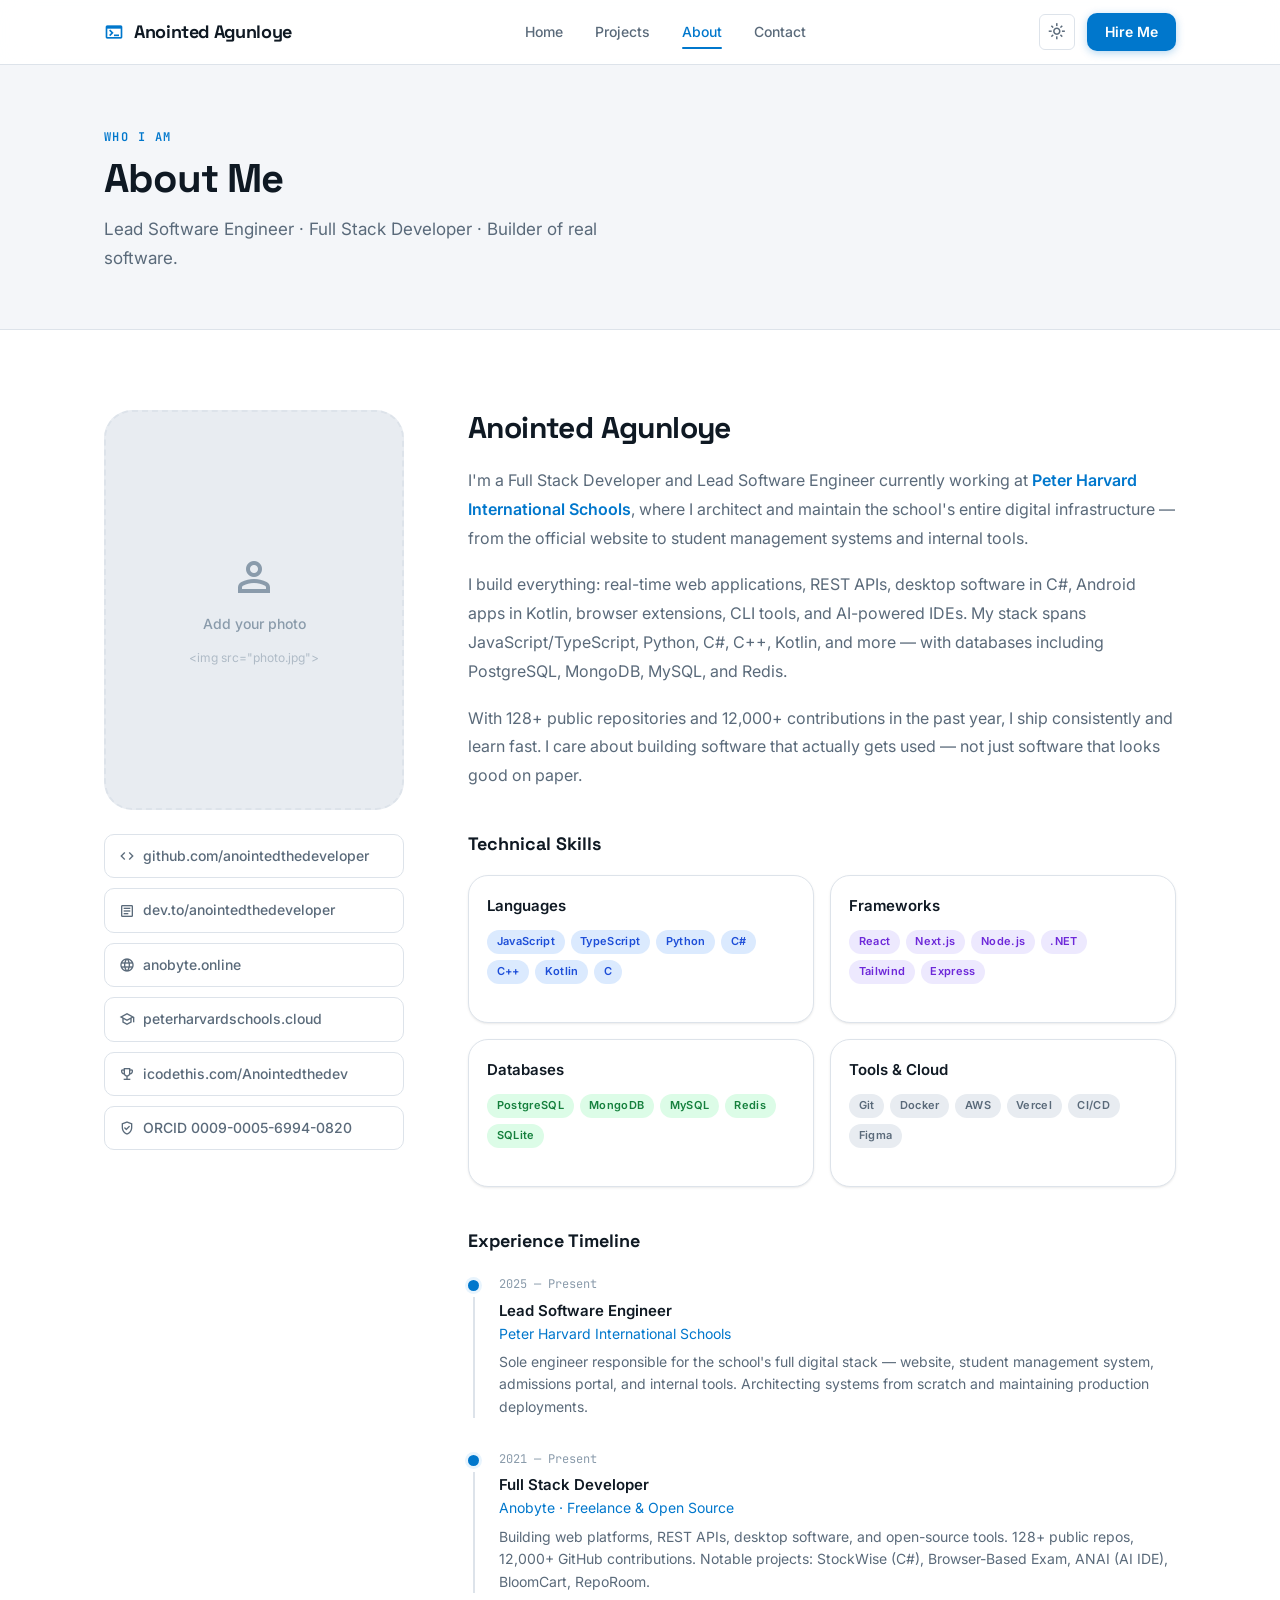
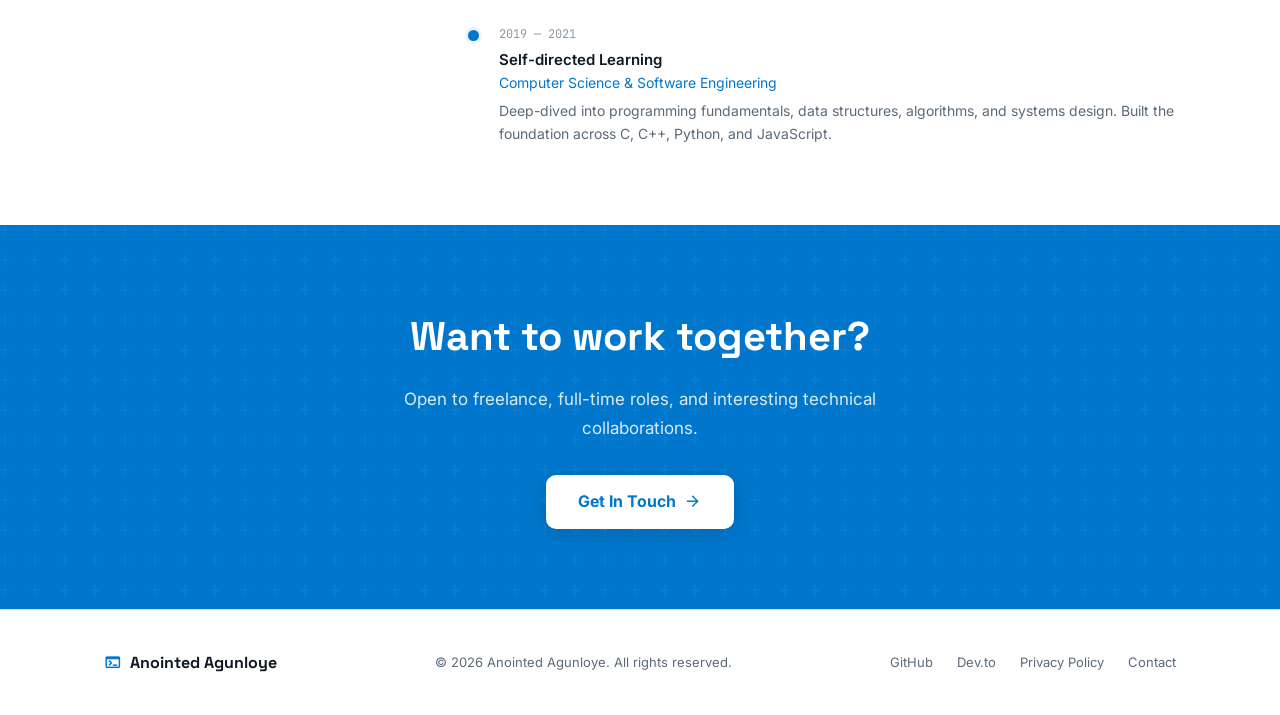
==== commit d1753916: "Initial Commit" ====
--- a/about.html
+++ b/about.html
@@ -3,7 +3,7 @@
 <head>
   <meta charset="utf-8"/>
   <meta name="viewport" content="width=device-width, initial-scale=1.0"/>
-  <title>About | A.AGUNLOYE</title>
+  <title>About | Anointed Agunloye</title>
   <meta name="description" content="About Anointed Agunloye — Lead Software Engineer at Peter Harvard International Schools and Full Stack Developer."/>
   <link rel="preconnect" href="https://fonts.googleapis.com"/>
   <link rel="preconnect" href="https://fonts.gstatic.com" crossorigin/>
@@ -16,7 +16,8 @@
 <header class="navbar">
   <div class="navbar__inner">
     <a href="index.html" class="navbar__logo">
-      <span class="material-symbols-outlined">terminal</span>A.AGUNLOYE
+      <span class="material-symbols-outlined">terminal</span>
+      Anointed Agunloye
     </a>
     <nav aria-label="Primary navigation">
       <ul class="navbar__nav">
@@ -265,12 +266,14 @@
   <div class="container">
     <div class="footer__inner">
       <div class="footer__logo">
-        <span class="material-symbols-outlined">terminal</span>A.AGUNLOYE
+        <span class="material-symbols-outlined">terminal</span>
+        Anointed Agunloye
       </div>
       <p class="footer__copy">© 2026 Anointed Agunloye. All rights reserved.</p>
       <div class="footer__links">
         <a href="https://github.com/anointedthedeveloper" target="_blank" rel="noopener noreferrer">GitHub</a>
         <a href="https://dev.to/anointedthedeveloper"      target="_blank" rel="noopener noreferrer">Dev.to</a>
+        <a href="privacy.html">Privacy Policy</a>
         <a href="contact.html">Contact</a>
       </div>
     </div>
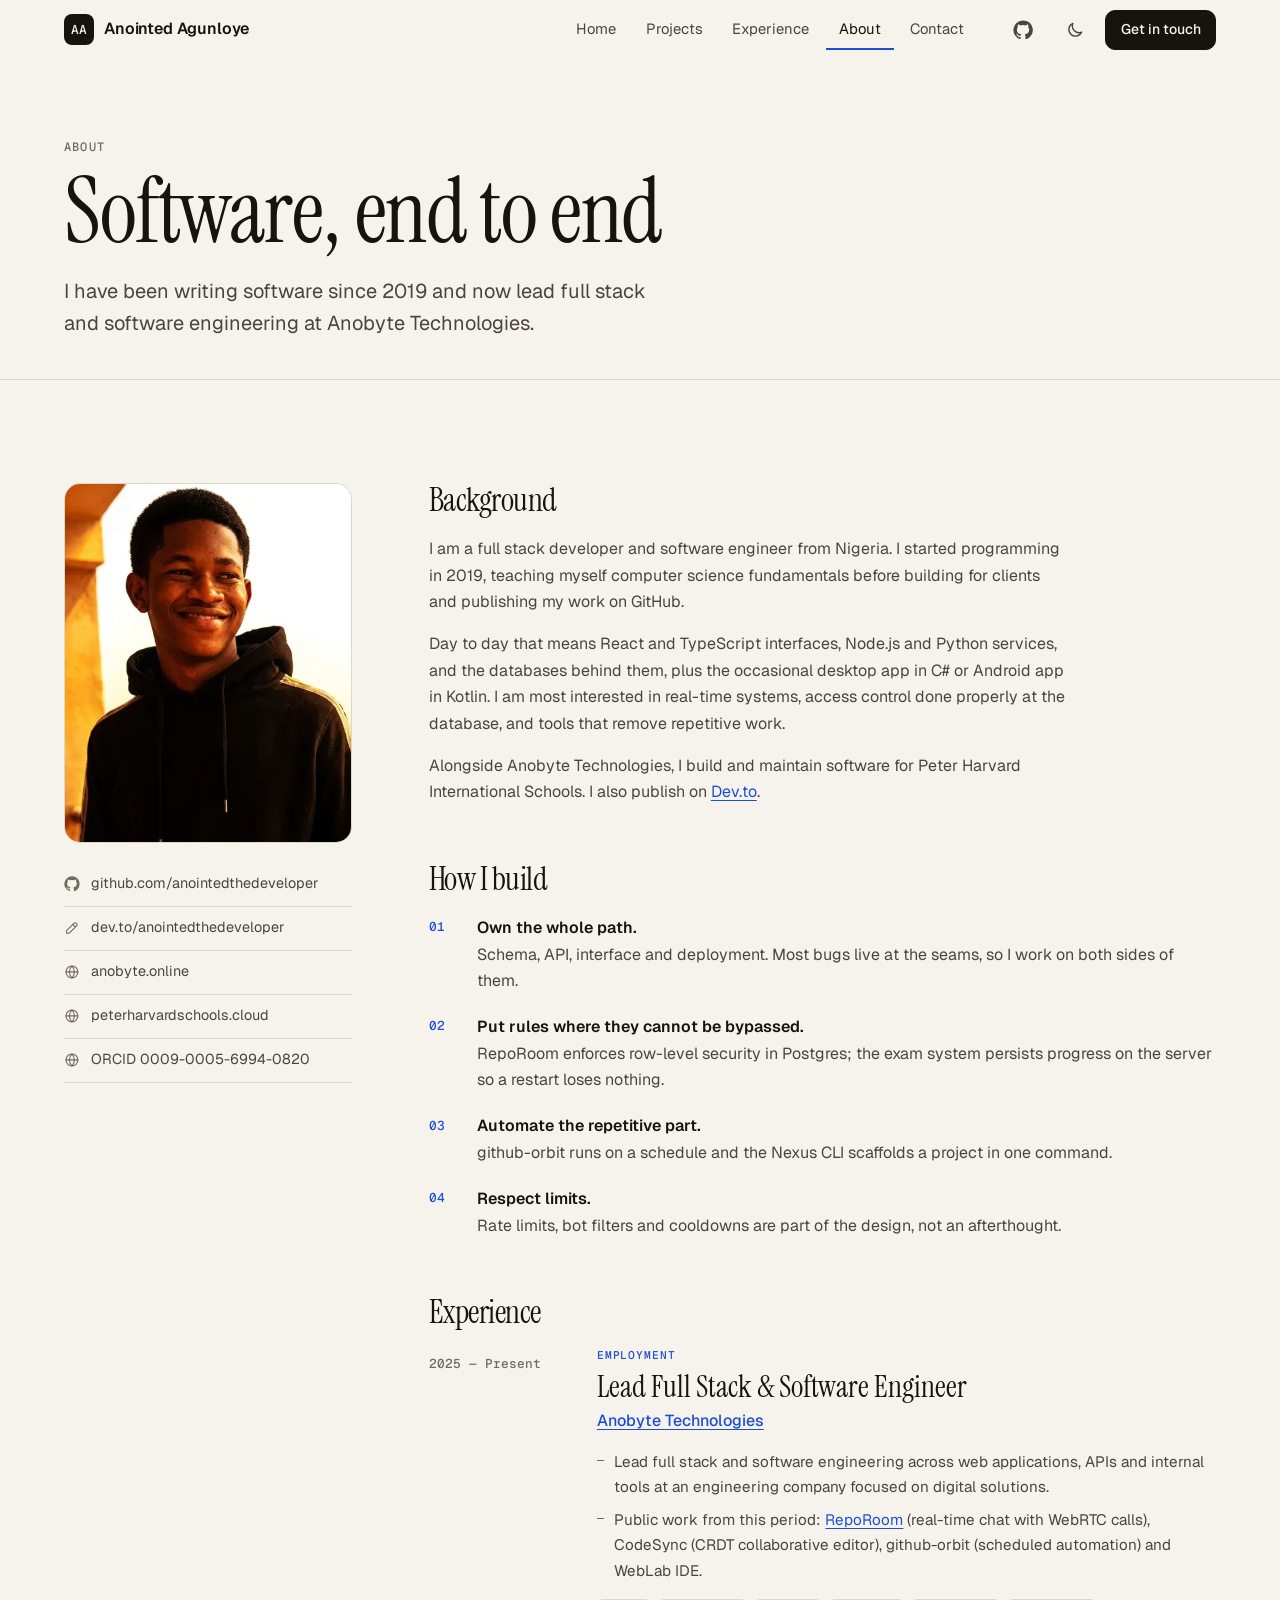
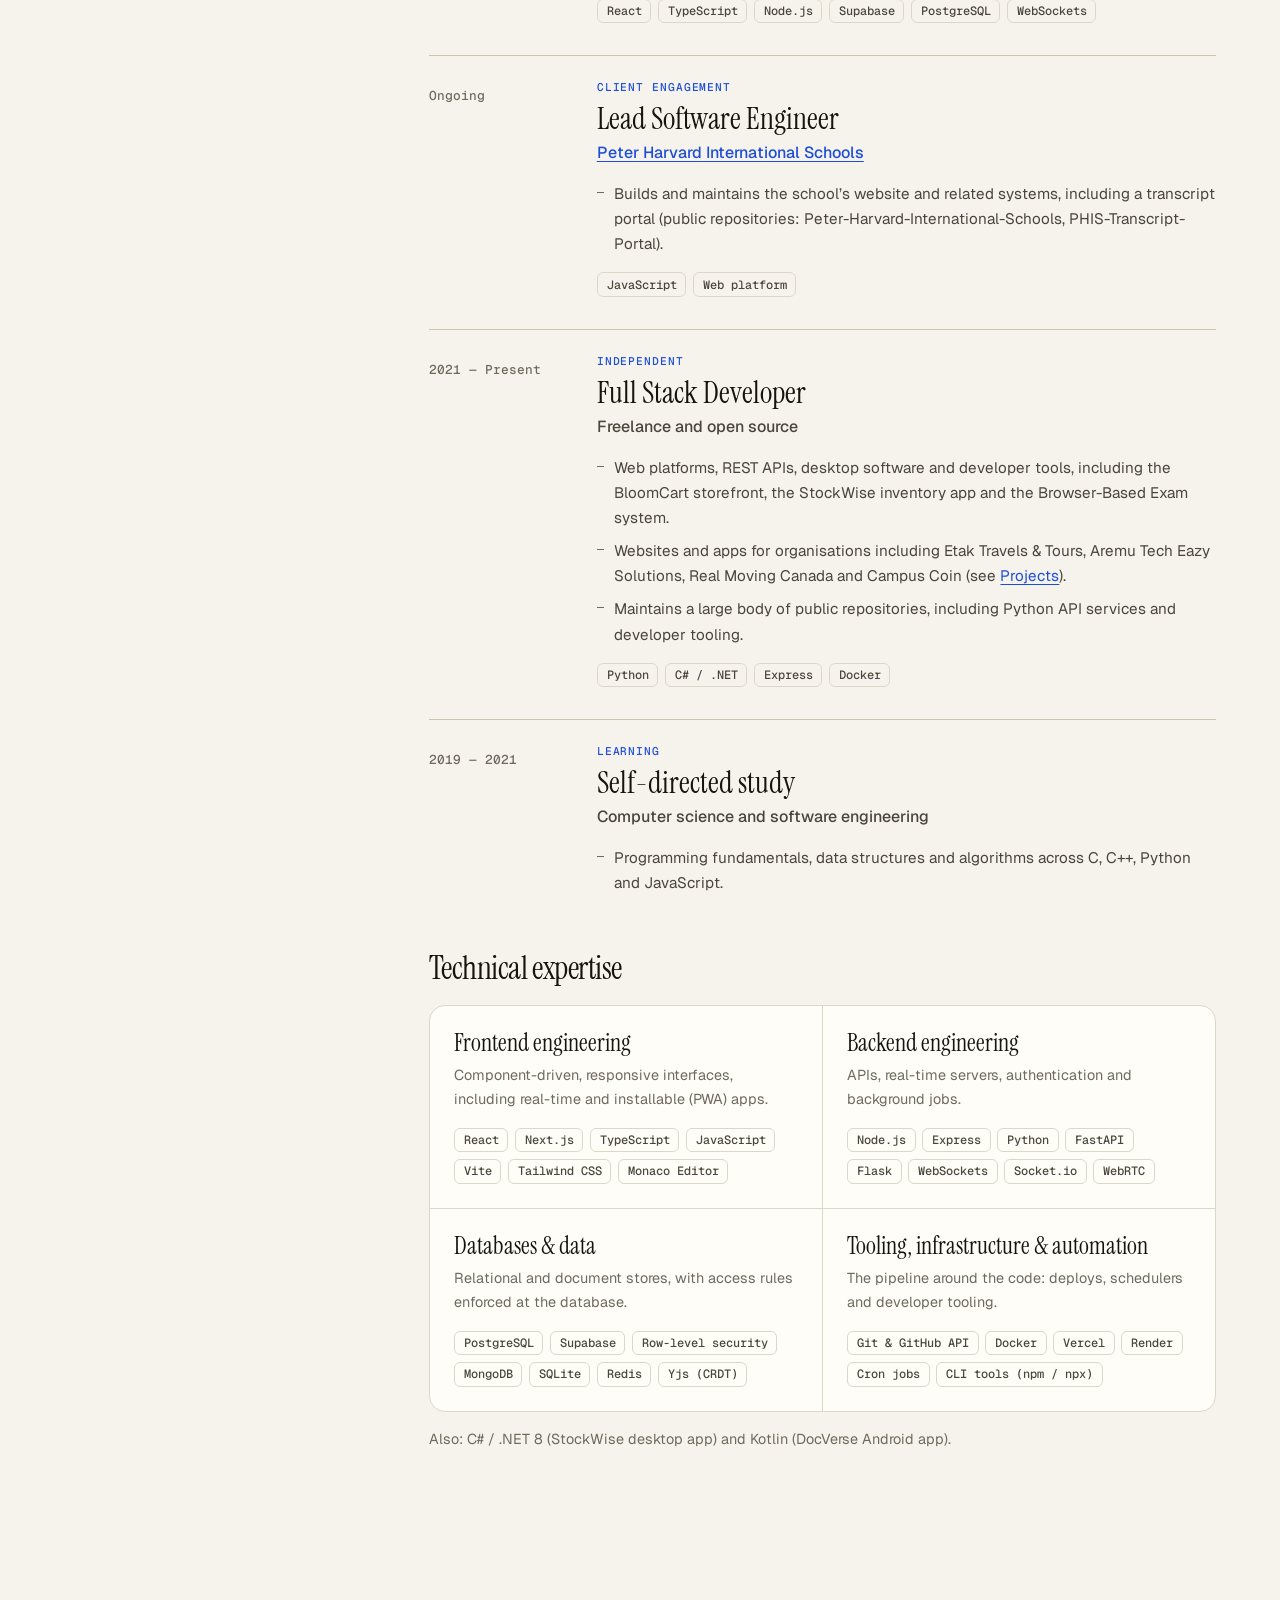
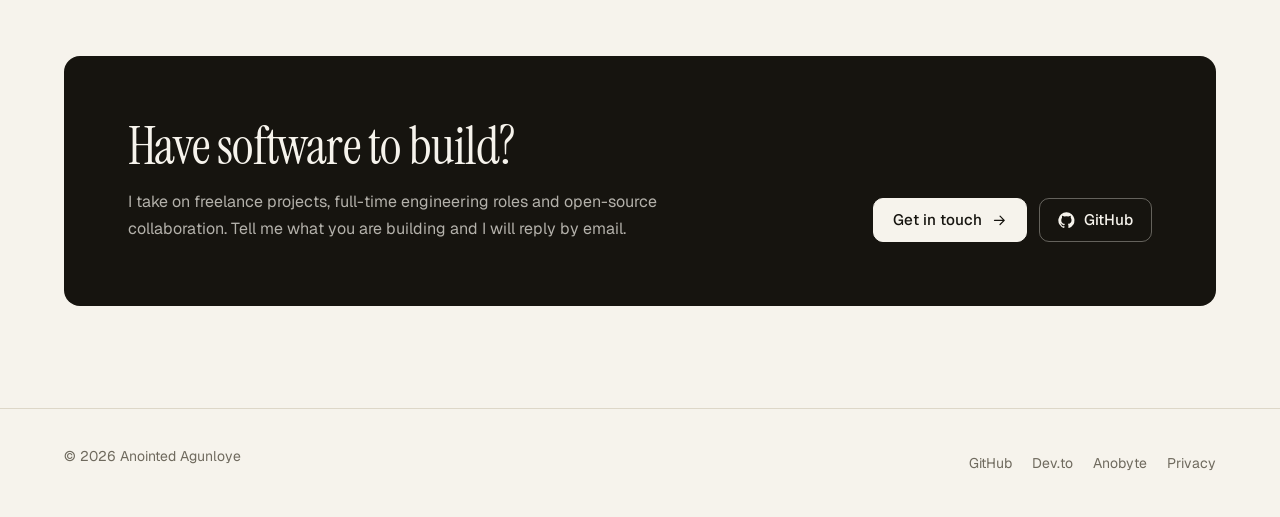
==== commit 28be020b: "Redesign portfolio: editorial design system, live GitHub stats, verified project showcase - New desi" ====
--- a/about.html
+++ b/about.html
@@ -1,284 +1,172 @@
 <!DOCTYPE html>
 <html lang="en">
 <head>
-  <meta charset="utf-8"/>
-  <meta name="viewport" content="width=device-width, initial-scale=1.0"/>
-  <title>About | Anointed Agunloye</title>
-  <meta name="description" content="About Anointed Agunloye — Lead Software Engineer at Peter Harvard International Schools and Full Stack Developer."/>
-  <link rel="preconnect" href="https://fonts.googleapis.com"/>
-  <link rel="preconnect" href="https://fonts.gstatic.com" crossorigin/>
-  <link href="https://fonts.googleapis.com/css2?family=Inter:wght@300;400;500;600;700&family=Space+Grotesk:wght@600;700&family=JetBrains+Mono:wght@400;600&family=Material+Symbols+Outlined:wght,FILL@100..700,0..1&display=swap" rel="stylesheet"/>
-  <link rel="stylesheet" href="styles.css"/>
+  <meta charset="utf-8">
+  <meta name="viewport" content="width=device-width, initial-scale=1">
+  <title>About & Experience | Anointed Agunloye</title>
+  <meta name="description" content="Anointed Agunloye is a full stack developer and software engineer with 7+ years of development experience, leading engineering at Anobyte Technologies.">
+  <link rel="canonical" href="https://anointed.is-a.dev/about.html">
+  <meta name="theme-color" content="#f6f3ec" media="(prefers-color-scheme: light)">
+  <meta name="theme-color" content="#0f0f0d" media="(prefers-color-scheme: dark)">
+  <meta property="og:type" content="website">
+  <meta property="og:site_name" content="Anointed Agunloye">
+  <meta property="og:title" content="About & Experience | Anointed Agunloye">
+  <meta property="og:description" content="Anointed Agunloye is a full stack developer and software engineer with 7+ years of development experience, leading engineering at Anobyte Technologies.">
+  <meta property="og:url" content="https://anointed.is-a.dev/about.html">
+  <meta property="og:image" content="https://anointed.is-a.dev/assets/og.png">
+  <meta property="og:image:width" content="1200">
+  <meta property="og:image:height" content="630">
+  <meta property="og:image:alt" content="Anointed Agunloye, Full Stack Developer and Software Engineer">
+  <meta name="twitter:card" content="summary_large_image">
+  <meta name="twitter:title" content="About & Experience | Anointed Agunloye">
+  <meta name="twitter:description" content="Anointed Agunloye is a full stack developer and software engineer with 7+ years of development experience, leading engineering at Anobyte Technologies.">
+  <meta name="twitter:image" content="https://anointed.is-a.dev/assets/og.png">
+  <link rel="icon" href="assets/favicon.svg" type="image/svg+xml">
+  <link rel="preconnect" href="https://fonts.googleapis.com">
+  <link rel="preconnect" href="https://fonts.gstatic.com" crossorigin>
+  <link rel="stylesheet" href="https://fonts.googleapis.com/css2?family=Geist+Mono:wght@400;500;600&family=Geist:wght@400;500;600&family=Instrument+Serif:ital@0;1&display=swap">
+  <script>
+    (function () {
+      var d = document.documentElement, t = null;
+      try { t = localStorage.getItem('theme'); } catch (e) {}
+      if (t !== 'light' && t !== 'dark') t = window.matchMedia && matchMedia('(prefers-color-scheme: dark)').matches ? 'dark' : 'light';
+      d.setAttribute('data-theme', t); d.classList.add('js');
+    })();
+  </script>
+  <link rel="stylesheet" href="styles.css">
 </head>
 <body>
-
-<!-- ===== NAVBAR ===== -->
-<header class="navbar">
-  <div class="navbar__inner">
-    <a href="index.html" class="navbar__logo">
-      <span class="material-symbols-outlined">terminal</span>
-      Anointed Agunloye
-    </a>
-    <nav aria-label="Primary navigation">
-      <ul class="navbar__nav">
-        <li><a href="index.html"    class="nav-link">Home</a></li>
-        <li><a href="projects.html" class="nav-link">Projects</a></li>
-        <li><a href="about.html"    class="nav-link">About</a></li>
-        <li><a href="contact.html"  class="nav-link">Contact</a></li>
-      </ul>
-    </nav>
-    <div class="navbar__actions">
-      <button id="theme-toggle" class="btn-theme" aria-label="Toggle dark mode">
-        <span class="material-symbols-outlined" id="theme-icon">light_mode</span>
-      </button>
-      <a href="contact.html" class="btn-primary btn-hire-nav">Hire Me</a>
-      <button id="mobile-menu-btn" class="btn-menu" aria-label="Open menu">
-        <span class="material-symbols-outlined">menu</span>
-      </button>
+<a class="skip-link" href="#main">Skip to content</a>
+<header class="site-header">
+  <div class="wrap">
+    <a class="brand" href="index.html" aria-label="Anointed Agunloye, home"><span class="brand__mark" aria-hidden="true">AA</span>Anointed Agunloye</a>
+    <nav class="nav" aria-label="Primary"><ul class="nav__list"><li><a class="nav__link" href="index.html">Home</a></li><li><a class="nav__link" href="projects.html">Projects</a></li><li><a class="nav__link" href="index.html#experience">Experience</a></li><li><a class="nav__link" href="about.html" aria-current="page">About</a></li><li><a class="nav__link" href="contact.html">Contact</a></li></ul></nav>
+    <div class="header-actions">
+      <a class="icon-btn" href="https://github.com/anointedthedeveloper" target="_blank" rel="noopener noreferrer" aria-label="GitHub profile (opens in a new tab)"><svg class="icon " aria-hidden="true" focusable="false"><use href="assets/icons.svg#i-github"/></svg></a>
+      <button class="icon-btn theme-toggle" type="button" aria-pressed="false" aria-label="Switch to dark theme"><svg class="icon i-moon" aria-hidden="true" focusable="false"><use href="assets/icons.svg#i-moon"/></svg><svg class="icon i-sun" aria-hidden="true" focusable="false"><use href="assets/icons.svg#i-sun"/></svg></button>
+      <a class="btn btn--primary btn--sm" href="contact.html">Get in touch</a>
+      <button class="icon-btn menu-btn" type="button" aria-expanded="false" aria-controls="mobile-menu" aria-label="Open menu"><svg class="icon i-menu" aria-hidden="true" focusable="false"><use href="assets/icons.svg#i-menu"/></svg><svg class="icon i-close" aria-hidden="true" focusable="false"><use href="assets/icons.svg#i-close"/></svg></button>
     </div>
   </div>
-  <div id="mobile-menu" class="mobile-menu">
-    <a href="index.html"    class="mobile-nav-link">Home</a>
-    <a href="projects.html" class="mobile-nav-link">Projects</a>
-    <a href="about.html"    class="mobile-nav-link">About</a>
-    <a href="contact.html"  class="mobile-nav-link">Contact</a>
-    <a href="contact.html"  class="btn-primary" style="margin-top:.5rem;justify-content:center;">Hire Me</a>
-  </div>
 </header>
-
-<!-- ===== PAGE HERO ===== -->
+<div class="mobile-menu" id="mobile-menu" aria-hidden="true">
+  <a href="index.html">Home<svg class="icon " aria-hidden="true" focusable="false"><use href="assets/icons.svg#i-arrow"/></svg></a><a href="projects.html">Projects<svg class="icon " aria-hidden="true" focusable="false"><use href="assets/icons.svg#i-arrow"/></svg></a><a href="index.html#experience">Experience<svg class="icon " aria-hidden="true" focusable="false"><use href="assets/icons.svg#i-arrow"/></svg></a><a href="about.html" aria-current="page">About<svg class="icon " aria-hidden="true" focusable="false"><use href="assets/icons.svg#i-arrow"/></svg></a><a href="contact.html">Contact<svg class="icon " aria-hidden="true" focusable="false"><use href="assets/icons.svg#i-arrow"/></svg></a>
+  <a class="btn btn--primary" href="contact.html">Get in touch</a>
+</div>
+<main id="main">
 <section class="page-hero">
-  <div class="container">
-    <p class="section-label">Who I Am</p>
-    <h1 class="section-title">About Me</h1>
-    <p class="section-subtitle">
-      Lead Software Engineer · Full Stack Developer · Builder of real software.
-    </p>
+  <div class="wrap">
+    <p class="eyebrow">About</p>
+    <h1 class="display h-xl">Software, end to end</h1>
+    <p class="lead">I have been writing software since 2019 and now lead full stack and software engineering at Anobyte Technologies.</p>
   </div>
 </section>
-
-<!-- ===== MAIN ABOUT ===== -->
 <section class="section">
-  <div class="container">
-    <div class="about-grid">
-
-      <!-- Left column — photo + socials -->
-      <div class="reveal">
-        <div class="about-photo">
-          <!--
-            ADD YOUR PHOTO:
-            Replace the content of this div with:
-            <img src="photo.jpg" alt="Anointed Agunloye"/>
-          -->
-          <span class="material-symbols-outlined">person</span>
-          <p style="font-size:.875rem;font-weight:500;color:var(--text-light);">Add your photo</p>
-          <small style="font-size:.75rem;opacity:.6;color:var(--text-light);">&lt;img src="photo.jpg"&gt;</small>
+  <div class="wrap about">
+    <aside class="about__side">
+      <div class="portrait"><img src="assets/portrait-640.webp" width="640" height="602" alt="Portrait of Anointed Agunloye smiling, in a black hoodie" fetchpriority="high"></div>
+      <div class="links-list">
+        <a href="https://github.com/anointedthedeveloper" target="_blank" rel="noopener noreferrer"><svg class="icon " aria-hidden="true" focusable="false"><use href="assets/icons.svg#i-github"/></svg> github.com/anointedthedeveloper</a>
+        <a href="https://dev.to/anointedthedeveloper" target="_blank" rel="noopener noreferrer"><svg class="icon " aria-hidden="true" focusable="false"><use href="assets/icons.svg#i-pen"/></svg> dev.to/anointedthedeveloper</a>
+        <a href="https://anobyte.online" target="_blank" rel="noopener noreferrer"><svg class="icon " aria-hidden="true" focusable="false"><use href="assets/icons.svg#i-globe"/></svg> anobyte.online</a>
+        <a href="https://peterharvardschools.cloud" target="_blank" rel="noopener noreferrer"><svg class="icon " aria-hidden="true" focusable="false"><use href="assets/icons.svg#i-globe"/></svg> peterharvardschools.cloud</a>
+        <a href="https://orcid.org/0009-0005-6994-0820" target="_blank" rel="noopener noreferrer"><svg class="icon " aria-hidden="true" focusable="false"><use href="assets/icons.svg#i-globe"/></svg> ORCID 0009-0005-6994-0820</a>
+      </div>
+    </aside>
+    <div class="about__main">
+      <section aria-labelledby="story">
+        <h2 class="display h-md" id="story">Background</h2>
+        <div class="prose">
+          <p>I am a full stack developer and software engineer from Nigeria. I started programming in 2019, teaching myself computer science fundamentals before building for clients and publishing my work on GitHub.</p>
+          <p>Day to day that means React and TypeScript interfaces, Node.js and Python services, and the databases behind them, plus the occasional desktop app in C# or Android app in Kotlin. I am most interested in real-time systems, access control done properly at the database, and tools that remove repetitive work.</p>
+          <p>Alongside Anobyte Technologies, I build and maintain software for Peter Harvard International Schools. I also publish on <a href="https://dev.to/anointedthedeveloper" target="_blank" rel="noopener noreferrer">Dev.to</a>.</p>
         </div>
-
-        <div style="display:flex;flex-direction:column;gap:.625rem;margin-top:1.5rem;">
-          <a href="https://github.com/anointedthedeveloper" target="_blank" rel="noopener noreferrer" class="social-link">
-            <span class="material-symbols-outlined">code</span>
-            github.com/anointedthedeveloper
-          </a>
-          <a href="https://dev.to/anointedthedeveloper" target="_blank" rel="noopener noreferrer" class="social-link">
-            <span class="material-symbols-outlined">article</span>
-            dev.to/anointedthedeveloper
-          </a>
-          <a href="https://anobyte.online" target="_blank" rel="noopener noreferrer" class="social-link">
-            <span class="material-symbols-outlined">language</span>
-            anobyte.online
-          </a>
-          <a href="https://peterharvardschools.cloud" target="_blank" rel="noopener noreferrer" class="social-link">
-            <span class="material-symbols-outlined">school</span>
-            peterharvardschools.cloud
-          </a>
-          <a href="https://icodethis.com/Anointedthedev" target="_blank" rel="noopener noreferrer" class="social-link">
-            <span class="material-symbols-outlined">emoji_events</span>
-            icodethis.com/Anointedthedev
-          </a>
-          <a href="https://orcid.org/0009-0005-6994-0820" target="_blank" rel="noopener noreferrer" class="social-link">
-            <span class="material-symbols-outlined">verified_user</span>
-            ORCID 0009-0005-6994-0820
-          </a>
-        </div>
-      </div>
-
-      <!-- Right column — bio, skills, timeline -->
-      <div>
-        <h2 class="section-title reveal" style="font-size:1.875rem;margin-bottom:1.25rem;">
-          Anointed Agunloye
-        </h2>
-
-        <p class="reveal reveal-delay-1" style="font-size:1rem;line-height:1.8;color:var(--text-muted);margin-bottom:1.125rem;">
-          I'm a Full Stack Developer and Lead Software Engineer currently working at
-          <a href="https://peterharvardschools.cloud" target="_blank" rel="noopener noreferrer"
-             style="color:var(--primary);font-weight:600;">Peter Harvard International Schools</a>,
-          where I architect and maintain the school's entire digital infrastructure — from the official website
-          to student management systems and internal tools.
-        </p>
-
-        <p class="reveal reveal-delay-2" style="font-size:1rem;line-height:1.8;color:var(--text-muted);margin-bottom:1.125rem;">
-          I build everything: real-time web applications, REST APIs, desktop software in C#, Android apps in Kotlin,
-          browser extensions, CLI tools, and AI-powered IDEs. My stack spans JavaScript/TypeScript, Python, C#, C++,
-          Kotlin, and more — with databases including PostgreSQL, MongoDB, MySQL, and Redis.
-        </p>
-
-        <p class="reveal reveal-delay-3" style="font-size:1rem;line-height:1.8;color:var(--text-muted);margin-bottom:2.5rem;">
-          With 128+ public repositories and 12,000+ contributions in the past year, I ship consistently and learn
-          fast. I care about building software that actually gets used — not just software that looks good on paper.
-        </p>
-
-        <!-- Skills grid -->
-        <h3 class="reveal" style="font-family:'Space Grotesk',sans-serif;font-size:1.125rem;font-weight:700;color:var(--text);margin-bottom:1rem;">
-          Technical Skills
-        </h3>
-        <div class="grid-2 reveal reveal-delay-1" style="gap:1rem;margin-bottom:2.5rem;">
-
-          <div class="skill-card" style="padding:1.125rem;">
-            <p class="skill-card__title">Languages</p>
-            <div class="tags">
-              <span class="tag tag-blue">JavaScript</span>
-              <span class="tag tag-blue">TypeScript</span>
-              <span class="tag tag-blue">Python</span>
-              <span class="tag tag-blue">C#</span>
-              <span class="tag tag-blue">C++</span>
-              <span class="tag tag-blue">Kotlin</span>
-              <span class="tag tag-blue">C</span>
-            </div>
-          </div>
-
-          <div class="skill-card" style="padding:1.125rem;">
-            <p class="skill-card__title">Frameworks</p>
-            <div class="tags">
-              <span class="tag tag-purple">React</span>
-              <span class="tag tag-purple">Next.js</span>
-              <span class="tag tag-purple">Node.js</span>
-              <span class="tag tag-purple">.NET</span>
-              <span class="tag tag-purple">Tailwind</span>
-              <span class="tag tag-purple">Express</span>
-            </div>
-          </div>
-
-          <div class="skill-card" style="padding:1.125rem;">
-            <p class="skill-card__title">Databases</p>
-            <div class="tags">
-              <span class="tag tag-green">PostgreSQL</span>
-              <span class="tag tag-green">MongoDB</span>
-              <span class="tag tag-green">MySQL</span>
-              <span class="tag tag-green">Redis</span>
-              <span class="tag tag-green">SQLite</span>
-            </div>
-          </div>
-
-          <div class="skill-card" style="padding:1.125rem;">
-            <p class="skill-card__title">Tools &amp; Cloud</p>
-            <div class="tags">
-              <span class="tag tag-gray">Git</span>
-              <span class="tag tag-gray">Docker</span>
-              <span class="tag tag-gray">AWS</span>
-              <span class="tag tag-gray">Vercel</span>
-              <span class="tag tag-gray">CI/CD</span>
-              <span class="tag tag-gray">Figma</span>
-            </div>
-          </div>
-
-        </div>
-
-        <!-- Timeline -->
-        <h3 class="reveal" style="font-family:'Space Grotesk',sans-serif;font-size:1.125rem;font-weight:700;color:var(--text);margin-bottom:1.25rem;">
-          Experience Timeline
-        </h3>
-        <ul class="timeline">
-
-          <li class="timeline__item reveal">
-            <div class="timeline__line">
-              <div class="timeline__dot"></div>
-              <div class="timeline__connector"></div>
-            </div>
-            <div>
-              <p class="timeline__date">2025 — Present</p>
-              <p class="timeline__role">Lead Software Engineer</p>
-              <p class="timeline__company">
-                <a href="https://peterharvardschools.cloud" target="_blank" rel="noopener noreferrer"
-                   style="color:var(--primary);">Peter Harvard International Schools</a>
-              </p>
-              <p class="timeline__desc">
-                Sole engineer responsible for the school's full digital stack — website, student management system,
-                admissions portal, and internal tools. Architecting systems from scratch and maintaining production
-                deployments.
-              </p>
-            </div>
-          </li>
-
-          <li class="timeline__item reveal reveal-delay-1">
-            <div class="timeline__line">
-              <div class="timeline__dot"></div>
-              <div class="timeline__connector"></div>
-            </div>
-            <div>
-              <p class="timeline__date">2021 — Present</p>
-              <p class="timeline__role">Full Stack Developer</p>
-              <p class="timeline__company">Anobyte · Freelance &amp; Open Source</p>
-              <p class="timeline__desc">
-                Building web platforms, REST APIs, desktop software, and open-source tools.
-                128+ public repos, 12,000+ GitHub contributions. Notable projects: StockWise (C#),
-                Browser-Based Exam, ANAI (AI IDE), BloomCart, RepoRoom.
-              </p>
-            </div>
-          </li>
-
-          <li class="timeline__item reveal reveal-delay-2">
-            <div class="timeline__line">
-              <div class="timeline__dot"></div>
-              <div class="timeline__connector"></div>
-            </div>
-            <div>
-              <p class="timeline__date">2019 — 2021</p>
-              <p class="timeline__role">Self-directed Learning</p>
-              <p class="timeline__company">Computer Science &amp; Software Engineering</p>
-              <p class="timeline__desc">
-                Deep-dived into programming fundamentals, data structures, algorithms, and
-                systems design. Built the foundation across C, C++, Python, and JavaScript.
-              </p>
-            </div>
-          </li>
-
-        </ul>
-      </div>
-
+      </section>
+      <section aria-labelledby="how">
+        <h2 class="display h-md" id="how">How I build</h2>
+        <ol class="principles">
+          <li><span class="n">01</span><span><b>Own the whole path.</b>Schema, API, interface and deployment. Most bugs live at the seams, so I work on both sides of them.</span></li>
+          <li><span class="n">02</span><span><b>Put rules where they cannot be bypassed.</b>RepoRoom enforces row-level security in Postgres; the exam system persists progress on the server so a restart loses nothing.</span></li>
+          <li><span class="n">03</span><span><b>Automate the repetitive part.</b>github-orbit runs on a schedule and the Nexus CLI scaffolds a project in one command.</span></li>
+          <li><span class="n">04</span><span><b>Respect limits.</b>Rate limits, bot filters and cooldowns are part of the design, not an afterthought.</span></li>
+        </ol>
+      </section>
+      <section id="experience" aria-labelledby="exp">
+        <h2 class="display h-md" id="exp">Experience</h2>
+        <ol class="timeline">
+          <li class="tl reveal">
+  <p class="tl__date">2025 — Present</p>
+  <div>
+    <p class="tl__kind">Employment</p>
+    <h3 class="tl__role">Lead Full Stack &amp; Software Engineer</h3>
+    <p class="tl__org"><a class="link" href="https://anobyte.online" target="_blank" rel="noopener noreferrer">Anobyte Technologies</a></p>
+    <ul><li>Lead full stack and software engineering across web applications, APIs and internal tools at an engineering company focused on digital solutions.</li><li>Public work from this period: <a class="link" href="projects.html#fullstack">RepoRoom</a> (real-time chat with WebRTC calls), CodeSync (CRDT collaborative editor), github-orbit (scheduled automation) and WebLab IDE.</li></ul><div class="chips"><span class=chip>React</span><span class=chip>TypeScript</span><span class=chip>Node.js</span><span class=chip>Supabase</span><span class=chip>PostgreSQL</span><span class=chip>WebSockets</span></div>
+  </div>
+</li>
+          <li class="tl reveal">
+  <p class="tl__date">Ongoing</p>
+  <div>
+    <p class="tl__kind">Client engagement</p>
+    <h3 class="tl__role">Lead Software Engineer</h3>
+    <p class="tl__org"><a class="link" href="https://peterharvardschools.cloud" target="_blank" rel="noopener noreferrer">Peter Harvard International Schools</a></p>
+    <ul><li>Builds and maintains the school’s website and related systems, including a transcript portal (public repositories: Peter-Harvard-International-Schools, PHIS-Transcript-Portal).</li></ul><div class="chips"><span class=chip>JavaScript</span><span class=chip>Web platform</span></div>
+  </div>
+</li>
+          <li class="tl reveal">
+  <p class="tl__date">2021 — Present</p>
+  <div>
+    <p class="tl__kind">Independent</p>
+    <h3 class="tl__role">Full Stack Developer</h3>
+    <p class="tl__org">Freelance and open source</p>
+    <ul><li>Web platforms, REST APIs, desktop software and developer tools, including the BloomCart storefront, the StockWise inventory app and the Browser-Based Exam system.</li><li>Websites and apps for organisations including Etak Travels &amp; Tours, Aremu Tech Eazy Solutions, Real Moving Canada and Campus Coin (see <a class="link" href="projects.html#client">Projects</a>).</li><li>Maintains a large body of public repositories, including Python API services and developer tooling.</li></ul><div class="chips"><span class=chip>Python</span><span class=chip>C# / .NET</span><span class=chip>Express</span><span class=chip>Docker</span></div>
+  </div>
+</li>
+          <li class="tl reveal">
+  <p class="tl__date">2019 — 2021</p>
+  <div>
+    <p class="tl__kind">Learning</p>
+    <h3 class="tl__role">Self-directed study</h3>
+    <p class="tl__org">Computer science and software engineering</p>
+    <ul><li>Programming fundamentals, data structures and algorithms across C, C++, Python and JavaScript.</li></ul>
+  </div>
+</li>
+        </ol>
+      </section>
+      <section aria-labelledby="skills-t">
+        <h2 class="display h-md" id="skills-t">Technical expertise</h2>
+        <div class="skills"><div class="skill reveal"><h3>Frontend engineering</h3><p>Component-driven, responsive interfaces, including real-time and installable (PWA) apps.</p><div class="chips"><span class="chip">React</span><span class="chip">Next.js</span><span class="chip">TypeScript</span><span class="chip">JavaScript</span><span class="chip">Vite</span><span class="chip">Tailwind CSS</span><span class="chip">Monaco Editor</span></div></div><div class="skill reveal"><h3>Backend engineering</h3><p>APIs, real-time servers, authentication and background jobs.</p><div class="chips"><span class="chip">Node.js</span><span class="chip">Express</span><span class="chip">Python</span><span class="chip">FastAPI</span><span class="chip">Flask</span><span class="chip">WebSockets</span><span class="chip">Socket.io</span><span class="chip">WebRTC</span></div></div><div class="skill reveal"><h3>Databases &amp; data</h3><p>Relational and document stores, with access rules enforced at the database.</p><div class="chips"><span class="chip">PostgreSQL</span><span class="chip">Supabase</span><span class="chip">Row-level security</span><span class="chip">MongoDB</span><span class="chip">SQLite</span><span class="chip">Redis</span><span class="chip">Yjs (CRDT)</span></div></div><div class="skill reveal"><h3>Tooling, infrastructure &amp; automation</h3><p>The pipeline around the code: deploys, schedulers and developer tooling.</p><div class="chips"><span class="chip">Git &amp; GitHub API</span><span class="chip">Docker</span><span class="chip">Vercel</span><span class="chip">Render</span><span class="chip">Cron jobs</span><span class="chip">CLI tools (npm / npx)</span></div></div></div>
+<p class="muted reveal" style="margin-top:1rem;font-size:.9rem">Also: C# / .NET 8 (StockWise desktop app) and Kotlin (DocVerse Android app).</p>
+      </section>
     </div>
   </div>
 </section>
-
-<!-- ===== CTA ===== -->
-<section class="cta-banner">
-  <div class="container">
-    <h2 class="cta-banner__title">Want to work together?</h2>
-    <p class="cta-banner__sub">Open to freelance, full-time roles, and interesting technical collaborations.</p>
-    <a href="contact.html" class="btn-white">
-      Get In Touch <span class="material-symbols-outlined">arrow_forward</span>
-    </a>
-  </div>
-</section>
-
-<!-- ===== FOOTER ===== -->
-<footer class="footer">
-  <div class="container">
-    <div class="footer__inner">
-      <div class="footer__logo">
-        <span class="material-symbols-outlined">terminal</span>
-        Anointed Agunloye
+<section class="section cta" aria-labelledby="cta-title">
+  <div class="wrap">
+    <div class="cta__box reveal">
+      <div>
+        <h2 class="display h-lg" id="cta-title">Have software to build?</h2>
+        <p>I take on freelance projects, full-time engineering roles and open-source collaboration. Tell me what you are building and I will reply by email.</p>
       </div>
-      <p class="footer__copy">© 2026 Anointed Agunloye. All rights reserved.</p>
-      <div class="footer__links">
-        <a href="https://github.com/anointedthedeveloper" target="_blank" rel="noopener noreferrer">GitHub</a>
-        <a href="https://dev.to/anointedthedeveloper"      target="_blank" rel="noopener noreferrer">Dev.to</a>
-        <a href="privacy.html">Privacy Policy</a>
-        <a href="contact.html">Contact</a>
+      <div class="cta__actions">
+        <a class="btn btn--primary" href="contact.html">Get in touch <svg class="icon icon-arrow" aria-hidden="true" focusable="false"><use href="assets/icons.svg#i-arrow"/></svg></a>
+        <a class="btn" href="https://github.com/anointedthedeveloper" target="_blank" rel="noopener noreferrer"><svg class="icon " aria-hidden="true" focusable="false"><use href="assets/icons.svg#i-github"/></svg> GitHub</a>
       </div>
     </div>
   </div>
+</section>
+</main>
+<footer class="site-footer">
+  <div class="wrap">
+    <p>&copy; <span data-year>2026</span> Anointed Agunloye</p>
+    <nav aria-label="Footer">
+      <a href="https://github.com/anointedthedeveloper" target="_blank" rel="noopener noreferrer">GitHub</a>
+      <a href="https://dev.to/anointedthedeveloper" target="_blank" rel="noopener noreferrer">Dev.to</a>
+      <a href="https://anobyte.online" target="_blank" rel="noopener noreferrer">Anobyte</a>
+      <a href="privacy.html">Privacy</a>
+    </nav>
+  </div>
 </footer>
+<script src="data.js"></script>
 <script src="main.js"></script>
 </body>
 </html>
--- a/styles.css
+++ b/styles.css
@@ -1,918 +1,464 @@
-/* ============================================
-   PORTFOLIO — ANOINTED AGUNLOYE
-   styles.css — complete stylesheet
-   ============================================ */
-
-@import url('https://fonts.googleapis.com/css2?family=Inter:wght@300;400;500;600;700&family=Space+Grotesk:wght@600;700&family=JetBrains+Mono:wght@400;600&display=swap');
-
-/* ==========================================
-   1. CSS CUSTOM PROPERTIES
-   ========================================== */
+/* ==========================================================
+   Anointed Agunloye — portfolio
+   Design tokens → base → layout → components → pages
+   ========================================================== */
+
+/* 1. Tokens ------------------------------------------------ */
 :root {
-  --primary:        #0077cc;
-  --primary-dark:   #005fa3;
-  --primary-light:  #e8f4fd;
-  --accent:         #00b8d4;
-
-  --surface:        #ffffff;
-  --surface-2:      #f4f6f9;
-  --surface-3:      #e8ecf1;
-  --border:         #dde3ea;
-
-  --text:           #0f1923;
-  --text-muted:     #5a6a7a;
-  --text-light:     #8a9bab;
-
-  --radius-sm:   0.375rem;
-  --radius-md:   0.625rem;
-  --radius-lg:   0.875rem;
-  --radius-xl:   1.25rem;
-  --radius-2xl:  1.75rem;
-
-  --shadow-sm:  0 1px 3px rgba(0,0,0,.06), 0 1px 2px rgba(0,0,0,.04);
-  --shadow-md:  0 4px 16px rgba(0,0,0,.08), 0 2px 6px rgba(0,0,0,.04);
-  --shadow-lg:  0 12px 36px rgba(0,0,0,.10), 0 4px 10px rgba(0,0,0,.06);
-  --shadow-xl:  0 20px 60px rgba(0,0,0,.14);
-
-  --ease:       cubic-bezier(.4,0,.2,1);
-  --t:          0.22s;
-}
-
-.dark {
-  --surface:    #0d1117;
-  --surface-2:  #161b22;
-  --surface-3:  #21262d;
-  --border:     #30363d;
-  --text:       #e6edf3;
-  --text-muted: #8b949e;
-  --text-light: #6e7681;
-  --shadow-sm:  0 1px 3px rgba(0,0,0,.4);
-  --shadow-md:  0 4px 16px rgba(0,0,0,.5);
-  --shadow-lg:  0 12px 36px rgba(0,0,0,.6);
-  --shadow-xl:  0 20px 60px rgba(0,0,0,.7);
-  --primary-light: rgba(0,119,204,.15);
-}
-
-/* ==========================================
-   2. RESET & BASE
-   ========================================== */
-*, *::before, *::after { box-sizing: border-box; margin: 0; padding: 0; }
-
-html { scroll-behavior: smooth; font-size: 16px; }
-
+  --paper:      #f6f3ec;
+  --paper-2:    #efebe2;
+  --card:       #fffdf8;
+  --ink:        #16140f;
+  --ink-2:      #4a463d;
+  --ink-3:      #6f6a5e;
+  --line:       #ddd7c8;
+  --line-2:     #cbc4b1;
+  --accent:     #1d4ed8;
+  --accent-ink: #ffffff;
+  --accent-soft:#e4ebfb;
+  --ok:         #1f8a4c;
+  --term-bg:    #14130f;
+  --term-ink:   #e8e4d8;
+  --term-dim:   #8b8676;
+  --term-acc:   #8fb4ff;
+
+  --serif: "Instrument Serif", "Iowan Old Style", "Palatino Linotype", Georgia, serif;
+  --sans:  "Geist", "Inter", system-ui, -apple-system, "Segoe UI", Roboto, sans-serif;
+  --mono:  "Geist Mono", "JetBrains Mono", ui-monospace, "SF Mono", Menlo, Consolas, monospace;
+
+  --r-sm: 6px;
+  --r-md: 10px;
+  --r-lg: 16px;
+  --shadow: 0 1px 2px rgba(22,20,15,.05), 0 8px 24px -12px rgba(22,20,15,.18);
+  --shadow-lg: 0 2px 4px rgba(22,20,15,.06), 0 24px 48px -20px rgba(22,20,15,.28);
+
+  --gutter: clamp(1rem, 4vw, 2rem);
+  --wrap: 72rem;
+  --header-h: 3.75rem;
+  --ease: cubic-bezier(.2,.7,.2,1);
+  color-scheme: light;
+}
+:root[data-theme="dark"] {
+  --paper:      #0f0f0d;
+  --paper-2:    #151512;
+  --card:       #1a1a16;
+  --ink:        #f1eee4;
+  --ink-2:      #c7c2b3;
+  --ink-3:      #9a9585;
+  --line:       #2a2923;
+  --line-2:     #3a3830;
+  --accent:     #7ba3ff;
+  --accent-ink: #0b1020;
+  --accent-soft:#1a2238;
+  --ok:         #4cc17f;
+  --term-bg:    #0a0a08;
+  --shadow: 0 1px 2px rgba(0,0,0,.4), 0 8px 24px -12px rgba(0,0,0,.6);
+  --shadow-lg: 0 24px 48px -20px rgba(0,0,0,.7);
+  color-scheme: dark;
+}
+
+/* 2. Base -------------------------------------------------- */
+*, *::before, *::after { box-sizing: border-box; }
+html { -webkit-text-size-adjust: 100%; scroll-behavior: smooth; scroll-padding-top: calc(var(--header-h) + 1rem); }
 body {
-  font-family: 'Inter', sans-serif;
-  background: var(--surface);
-  color: var(--text);
-  line-height: 1.6;
+  margin: 0;
+  background: var(--paper);
+  color: var(--ink);
+  font: 400 1rem/1.65 var(--sans);
   -webkit-font-smoothing: antialiased;
-  transition: background var(--t) var(--ease), color var(--t) var(--ease);
-}
-
-img { max-width: 100%; display: block; }
-a   { color: inherit; text-decoration: none; }
-
-/* ==========================================
-   3. KEYFRAME ANIMATIONS
-   ========================================== */
-@keyframes fadeUp {
-  from { opacity: 0; transform: translateY(24px); }
-  to   { opacity: 1; transform: translateY(0); }
-}
-@keyframes fadeIn {
-  from { opacity: 0; }
-  to   { opacity: 1; }
-}
-@keyframes slideInLeft {
-  from { opacity: 0; transform: translateX(-30px); }
-  to   { opacity: 1; transform: translateX(0); }
-}
-@keyframes pulse {
-  0%, 100% { opacity: 1; transform: scale(1); }
-  50%       { opacity: .5; transform: scale(.8); }
-}
-@keyframes float {
-  0%, 100% { transform: translateY(0px); }
-  50%       { transform: translateY(-8px); }
-}
-@keyframes shimmer {
-  0%   { background-position: -200% center; }
-  100% { background-position: 200% center; }
-}
-@keyframes spin {
-  to { transform: rotate(360deg); }
-}
-@keyframes countUp {
-  from { opacity: 0; transform: translateY(10px); }
-  to   { opacity: 1; transform: translateY(0); }
-}
-@keyframes borderGlow {
-  0%, 100% { box-shadow: 0 0 0 0 rgba(0,119,204,0); }
-  50%       { box-shadow: 0 0 0 4px rgba(0,119,204,.2); }
-}
-
-/* Scroll reveal base */
-.reveal {
-  opacity: 0;
-  transform: translateY(20px);
-  transition: opacity .6s var(--ease), transform .6s var(--ease);
-}
-.reveal.visible { opacity: 1; transform: translateY(0); }
-.reveal-delay-1 { transition-delay: .1s; }
-.reveal-delay-2 { transition-delay: .2s; }
-.reveal-delay-3 { transition-delay: .3s; }
-.reveal-delay-4 { transition-delay: .4s; }
-.reveal-delay-5 { transition-delay: .5s; }
-
-/* ==========================================
-   4. TYPOGRAPHY HELPERS
-   ========================================== */
-.font-display { font-family: 'Space Grotesk', sans-serif; }
-.font-mono    { font-family: 'JetBrains Mono', monospace; }
-
-.section-label {
-  font-family: 'JetBrains Mono', monospace;
-  font-size: .75rem;
-  font-weight: 600;
-  letter-spacing: .12em;
-  text-transform: uppercase;
-  color: var(--primary);
-  margin-bottom: .5rem;
-}
-.section-title {
-  font-family: 'Space Grotesk', sans-serif;
-  font-size: clamp(1.75rem, 4vw, 2.5rem);
-  font-weight: 700;
-  letter-spacing: -.02em;
-  color: var(--text);
-  line-height: 1.2;
-}
-.section-subtitle {
-  font-size: 1.0625rem;
-  color: var(--text-muted);
-  margin-top: .75rem;
-  max-width: 560px;
-  line-height: 1.7;
-}
-
-/* ==========================================
-   5. LAYOUT
-   ========================================== */
-.container {
-  max-width: 1120px;
-  margin: 0 auto;
-  padding: 0 1.5rem;
-}
-.section        { padding: 5rem 0; }
-.section--alt   { background: var(--surface-2); }
-
-.section-header {
-  display: flex;
-  align-items: flex-end;
-  justify-content: space-between;
-  margin-bottom: 3rem;
-  gap: 1rem;
-  flex-wrap: wrap;
-}
-.section-header__text { max-width: 560px; }
-.section-header__link {
-  display: inline-flex;
-  align-items: center;
-  gap: .25rem;
-  font-size: .875rem;
-  font-weight: 600;
-  color: var(--primary);
-  white-space: nowrap;
-  transition: gap var(--t);
-}
-.section-header__link:hover { gap: .5rem; }
-.section-header__link .material-symbols-outlined { font-size: 1rem; }
-
-/* grid helpers */
-.grid-2 { display: grid; grid-template-columns: 1fr 1fr; gap: 1.5rem; }
-.grid-3 { display: grid; grid-template-columns: repeat(3,1fr); gap: 1.5rem; }
-.grid-4 { display: grid; grid-template-columns: repeat(4,1fr); gap: 1.25rem; }
-
-@media (max-width:1023px) {
-  .grid-4 { grid-template-columns: 1fr 1fr; }
-  .grid-3 { grid-template-columns: 1fr 1fr; }
-}
-@media (max-width:639px) {
-  .grid-4,.grid-3,.grid-2 { grid-template-columns: 1fr; }
-  .section { padding: 3.5rem 0; }
-}
-
-/* ==========================================
-   6. NAVBAR
-   ========================================== */
-.navbar {
-  position: fixed; top: 0; width: 100%; z-index: 200;
-  background: rgba(255,255,255,.92);
-  backdrop-filter: blur(14px);
-  -webkit-backdrop-filter: blur(14px);
-  border-bottom: 1px solid var(--border);
-  transition: background var(--t), box-shadow var(--t), border-color var(--t);
-}
-.dark .navbar { background: rgba(13,17,23,.92); }
-.navbar.scrolled { box-shadow: 0 2px 20px rgba(0,0,0,.08); }
-
-.navbar__inner {
-  max-width: 1120px; margin: 0 auto;
-  padding: 0 1.5rem; height: 64px;
-  display: flex; align-items: center;
-  justify-content: space-between; gap: 1rem;
-}
-
-.navbar__logo {
-  display: flex; align-items: center; gap: .625rem;
-  font-family: 'Space Grotesk', sans-serif;
-  font-size: 1.125rem; font-weight: 700;
-  color: var(--text); letter-spacing: -.02em;
-  transition: opacity var(--t);
-}
-.navbar__logo:hover { opacity: .8; }
-.navbar__logo .material-symbols-outlined { color: var(--primary); font-size: 1.25rem; }
-
-.navbar__nav { display: flex; align-items: center; gap: .25rem; list-style: none; }
-
-.nav-link {
-  padding: .4rem .875rem; border-radius: var(--radius-sm);
-  font-size: .875rem; font-weight: 500;
-  color: var(--text-muted);
-  transition: color var(--t), background var(--t);
-  position: relative;
-}
-.nav-link::after {
-  content: ''; position: absolute; bottom: -2px; left: 50%; right: 50%;
-  height: 2px; background: var(--primary); border-radius: 2px;
-  transition: left var(--t), right var(--t);
-}
-.nav-link:hover { color: var(--primary); background: var(--primary-light); }
-.nav-link.active { color: var(--primary); }
-.nav-link.active::after { left: .875rem; right: .875rem; }
-
-.navbar__actions { display: flex; align-items: center; gap: .75rem; }
-
-.btn-theme {
-  width: 2.25rem; height: 2.25rem;
-  display: flex; align-items: center; justify-content: center;
-  border-radius: var(--radius-sm); border: 1px solid var(--border);
-  background: transparent; cursor: pointer; color: var(--text-muted);
-  transition: background var(--t), border-color var(--t), color var(--t), transform var(--t);
-}
-.btn-theme:hover { background: var(--surface-2); transform: rotate(20deg); }
-.btn-theme .material-symbols-outlined { font-size: 1.1rem; }
-
-.btn-menu {
-  display: none; width: 2.25rem; height: 2.25rem;
-  align-items: center; justify-content: center;
-  border-radius: var(--radius-sm); border: 1px solid var(--border);
-  background: transparent; cursor: pointer; color: var(--text-muted);
-  transition: background var(--t);
-}
-.btn-menu:hover { background: var(--surface-2); }
-.btn-menu .material-symbols-outlined { font-size: 1.2rem; }
-
-.mobile-menu {
-  display: none; flex-direction: column;
-  padding: .75rem 1.5rem 1rem; gap: .25rem;
-  border-top: 1px solid var(--border);
-  background: var(--surface);
-}
-.mobile-menu.open { display: flex; animation: fadeIn .2s var(--ease); }
-
-.mobile-nav-link {
-  padding: .625rem .75rem; border-radius: var(--radius-sm);
-  font-size: .9375rem; font-weight: 500;
-  color: var(--text-muted);
-  transition: color var(--t), background var(--t);
-}
-.mobile-nav-link:hover, .mobile-nav-link.active {
-  color: var(--primary); background: var(--primary-light);
-}
-
-@media (max-width:767px) {
-  .navbar__nav { display: none; }
-  .btn-hire-nav { display: none; }
-  .btn-menu { display: flex; }
-}
-
-/* ==========================================
-   7. BUTTONS
-   ========================================== */
-.btn-primary {
-  display: inline-flex; align-items: center; gap: .375rem;
-  padding: .5rem 1.125rem;
-  background: var(--primary); color: #fff;
-  border-radius: var(--radius-md);
-  font-size: .875rem; font-weight: 600;
-  border: none; cursor: pointer; text-decoration: none;
-  transition: background var(--t), transform .1s, box-shadow var(--t);
-  box-shadow: 0 2px 8px rgba(0,119,204,.3);
-}
-.btn-primary:hover  { background: var(--primary-dark); box-shadow: 0 4px 16px rgba(0,119,204,.4); }
-.btn-primary:active { transform: scale(.97); }
-
-.btn-outline {
-  display: inline-flex; align-items: center; gap: .375rem;
-  padding: .5rem 1.125rem;
-  background: transparent; color: var(--text);
-  border-radius: var(--radius-md);
-  font-size: .875rem; font-weight: 600;
-  border: 1px solid var(--border); cursor: pointer; text-decoration: none;
-  transition: background var(--t), border-color var(--t), color var(--t);
-}
-.btn-outline:hover { background: var(--surface-2); border-color: var(--primary); color: var(--primary); }
-
-.btn-white {
-  display: inline-flex; align-items: center; gap: .5rem;
-  padding: .875rem 2rem;
-  background: #fff; color: var(--primary);
-  border-radius: var(--radius-md);
-  font-size: 1rem; font-weight: 700;
-  transition: background var(--t), transform .1s, box-shadow var(--t);
-  box-shadow: 0 4px 20px rgba(0,0,0,.15);
-}
-.btn-white:hover  { background: var(--surface-2); box-shadow: 0 6px 28px rgba(0,0,0,.2); }
-.btn-white:active { transform: scale(.97); }
-.btn-white .material-symbols-outlined { font-size: 1.1rem; }
-
-/* ==========================================
-   8. HERO
-   ========================================== */
-.hero {
-  min-height: 100vh; display: flex; align-items: center;
-  padding-top: 64px; background: var(--surface);
-  position: relative; overflow: hidden;
-}
-.hero__grid-bg {
-  position: absolute; inset: 0;
-  opacity: .035;
-  background-image:
-    linear-gradient(var(--primary) 1px, transparent 1px),
-    linear-gradient(90deg, var(--primary) 1px, transparent 1px);
-  background-size: 56px 56px;
-  pointer-events: none;
-  animation: fadeIn 1.5s var(--ease);
-}
-.dark .hero__grid-bg { opacity: .06; }
-
-.hero__blob {
-  position: absolute; border-radius: 50%; filter: blur(80px);
-  pointer-events: none; opacity: .4;
-}
-.hero__blob--1 {
-  width: 400px; height: 400px; top: -80px; right: -80px;
-  background: radial-gradient(circle, rgba(0,119,204,.3), transparent);
-  animation: float 6s ease-in-out infinite;
-}
-.hero__blob--2 {
-  width: 300px; height: 300px; bottom: -60px; left: 20%;
-  background: radial-gradient(circle, rgba(0,184,212,.25), transparent);
-  animation: float 8s ease-in-out infinite reverse;
-}
-
-.hero__content {
-  display: grid; grid-template-columns: 1fr 1fr;
-  gap: 4rem; align-items: center; padding: 5rem 0;
-  position: relative; z-index: 1;
-}
-
-.hero__badge {
-  display: inline-flex; align-items: center; gap: .5rem;
-  padding: .375rem .875rem;
-  background: var(--primary-light); color: var(--primary);
-  border-radius: 100px; font-size: .8125rem; font-weight: 500;
-  margin-bottom: 1.25rem;
-  animation: fadeUp .6s var(--ease) .1s both;
-  border: 1px solid rgba(0,119,204,.2);
-}
-.hero__badge-dot {
-  width: 7px; height: 7px; background: #22c55e;
-  border-radius: 50%; animation: pulse 1.8s ease-in-out infinite;
-}
-
-.hero__title {
-  font-family: 'Space Grotesk', sans-serif;
-  font-size: clamp(2.5rem, 6vw, 3.75rem);
-  font-weight: 700; letter-spacing: -.03em; line-height: 1.1;
-  color: var(--text); margin-bottom: 1.25rem;
-  animation: fadeUp .6s var(--ease) .2s both;
-}
-.hero__title span { color: var(--primary); }
-
-.hero__description {
-  font-size: 1.0625rem; color: var(--text-muted);
-  line-height: 1.75; max-width: 480px; margin-bottom: 2rem;
-  animation: fadeUp .6s var(--ease) .3s both;
-}
-
-.hero__cta {
-  display: flex; flex-wrap: wrap; gap: .875rem; margin-bottom: 2rem;
-  animation: fadeUp .6s var(--ease) .4s both;
-}
-.hero__cta .btn-primary,
-.hero__cta .btn-outline { padding: .75rem 1.5rem; font-size: .9375rem; }
-
-.hero__stats {
-  display: flex; flex-wrap: wrap; gap: 1.5rem;
-  animation: fadeUp .6s var(--ease) .5s both;
-}
-.hero__stat {
-  display: flex; align-items: center; gap: .375rem;
-  font-size: .875rem; color: var(--text-muted);
-  transition: color var(--t);
-}
-.hero__stat:hover { color: var(--primary); }
-.hero__stat .material-symbols-outlined { font-size: 1rem; }
-
-/* Photo */
-.hero__photo { display: flex; justify-content: flex-end; position: relative;
-  animation: slideInLeft .8s var(--ease) .3s both; }
-.hero__photo-wrap {
-  width: 320px; height: 400px; border-radius: var(--radius-2xl);
-  background: var(--surface-3); border: 2px dashed var(--border);
-  display: flex; flex-direction: column; align-items: center;
-  justify-content: center; gap: .75rem;
-  color: var(--text-light); overflow: hidden; position: relative;
-  transition: border-color var(--t), box-shadow var(--t);
-}
-.hero__photo-wrap:hover { border-color: var(--primary); box-shadow: var(--shadow-lg); }
-.hero__photo-wrap img { width: 100%; height: 100%; object-fit: cover; border-radius: var(--radius-2xl); }
-
-.hero__photo-placeholder .material-symbols-outlined { font-size: 3.5rem; }
-.hero__photo-placeholder p   { font-size: .875rem; font-weight: 500; }
-.hero__photo-placeholder small { font-size: .75rem; opacity: .6; }
-
-.hero__photo-glow-1 {
-  position: absolute; top: -1.5rem; right: -1.5rem;
-  width: 7rem; height: 7rem;
-  background: rgba(0,119,204,.2); border-radius: 50%;
-  filter: blur(28px); pointer-events: none;
-}
-.hero__photo-glow-2 {
-  position: absolute; bottom: -1.5rem; left: -1.5rem;
-  width: 6rem; height: 6rem;
-  background: rgba(0,184,212,.2); border-radius: 50%;
-  filter: blur(24px); pointer-events: none;
-}
-
-/* Floating badge on photo */
-.hero__photo-badge {
-  position: absolute; bottom: 1.25rem; left: -1rem;
-  background: var(--surface); border: 1px solid var(--border);
-  border-radius: var(--radius-lg); padding: .625rem 1rem;
-  display: flex; align-items: center; gap: .5rem;
-  box-shadow: var(--shadow-md); font-size: .8125rem; font-weight: 600;
-  color: var(--text); white-space: nowrap;
-  animation: float 4s ease-in-out infinite;
-}
-.hero__photo-badge .material-symbols-outlined { color: var(--primary); font-size: 1rem; }
-
-@media (max-width:767px) {
-  .hero__content { grid-template-columns: 1fr; gap: 3rem; }
-  .hero__photo   { justify-content: center; }
-  .hero__photo-wrap { width: 260px; height: 320px; }
-  .hero__photo-badge { left: 0; font-size: .75rem; }
-}
-
-/* ==========================================
-   9. STATS BAR
-   ========================================== */
-.stats-bar {
-  padding: 2.5rem 0;
-  background: var(--surface-2);
-  border-top: 1px solid var(--border);
-  border-bottom: 1px solid var(--border);
-}
-.stats-bar__grid {
-  display: grid; grid-template-columns: repeat(4,1fr);
-  gap: 1rem; text-align: center;
-}
-.stats-bar__item {
-  padding: .5rem; border-radius: var(--radius-md);
-  transition: background var(--t), transform var(--t);
-  cursor: default;
-}
-.stats-bar__item:hover { background: var(--surface); transform: translateY(-2px); }
-.stats-bar__item-value {
-  font-family: 'Space Grotesk', sans-serif;
-  font-size: 2rem; font-weight: 700; color: var(--primary); line-height: 1;
-}
-.stats-bar__item-label { font-size: .8125rem; color: var(--text-muted); margin-top: .3rem; }
-
-@media (max-width:639px) {
-  .stats-bar__grid { grid-template-columns: 1fr 1fr; gap: 1.5rem; }
-}
-
-/* ==========================================
-   10. PROJECT CARDS
-   ========================================== */
-.projects-grid {
-  display: grid;
-  grid-template-columns: repeat(3,1fr);
-  gap: 1.5rem;
-}
-/* even home grid — 6 cards, 3 cols × 2 rows */
-.projects-grid--home { grid-template-columns: repeat(3,1fr); }
-
-@media (max-width:1023px) {
-  .projects-grid,
-  .projects-grid--home { grid-template-columns: 1fr 1fr; }
-}
-@media (max-width:639px) {
-  .projects-grid,
-  .projects-grid--home { grid-template-columns: 1fr; }
-}
-
-.project-card {
-  background: var(--surface);
-  border: 1px solid var(--border);
-  border-radius: var(--radius-xl);
-  padding: 1.5rem;
-  display: flex; flex-direction: column;
-  transition: border-color var(--t), box-shadow var(--t), transform .18s var(--ease);
-  box-shadow: var(--shadow-sm);
-  position: relative; overflow: hidden;
-}
-.project-card::before {
-  content: '';
-  position: absolute; top: 0; left: -100%; width: 60%; height: 100%;
-  background: linear-gradient(90deg, transparent, rgba(255,255,255,.06), transparent);
-  transition: left .5s var(--ease);
-  pointer-events: none;
-}
-.project-card:hover { border-color: var(--primary); box-shadow: var(--shadow-lg); transform: translateY(-4px); }
-.project-card:hover::before { left: 150%; }
-
-/* featured badge */
-.project-card--featured {
-  border-color: rgba(0,119,204,.35);
-  background: linear-gradient(135deg, var(--surface) 0%, var(--primary-light) 100%);
-}
-.project-card--featured .project-card__badge {
-  display: inline-flex;
-}
-
-.project-card__badge {
-  display: none;
-  align-items: center; gap: .25rem;
-  position: absolute; top: 1rem; right: 1rem;
-  padding: .2rem .6rem; border-radius: 100px;
-  background: var(--primary); color: #fff;
-  font-size: .625rem; font-weight: 700;
-  letter-spacing: .06em; text-transform: uppercase;
-}
-
-.project-card__icon {
-  width: 2.875rem; height: 2.875rem; border-radius: var(--radius-md);
-  display: flex; align-items: center; justify-content: center;
-  margin-bottom: 1rem; flex-shrink: 0;
-  transition: transform var(--t);
-}
-.project-card:hover .project-card__icon { transform: scale(1.1) rotate(-3deg); }
-.project-card__icon .material-symbols-outlined { font-size: 1.5rem; }
-
-.project-card__header {
-  display: flex; align-items: flex-start;
-  justify-content: space-between; gap: .5rem; margin-bottom: .625rem;
-}
-.project-card__title {
-  font-family: 'Space Grotesk', sans-serif;
-  font-size: 1.0625rem; font-weight: 700; color: var(--text);
-  transition: color var(--t);
-}
-.project-card:hover .project-card__title { color: var(--primary); }
-
-.project-card__stars {
-  display: flex; align-items: center; gap: .2rem;
-  font-size: .75rem; color: var(--text-light);
-  white-space: nowrap; flex-shrink: 0;
-}
-.project-card__stars .material-symbols-outlined { font-size: .875rem; }
-
-.project-card__desc {
-  font-size: .875rem; color: var(--text-muted);
-  line-height: 1.65; margin-bottom: 1rem; flex: 1;
-}
-
-.tags { display: flex; flex-wrap: wrap; gap: .375rem; margin-bottom: 1.25rem; }
-.tag {
-  padding: .2rem .6rem; border-radius: 100px;
-  font-size: .6875rem; font-weight: 600; letter-spacing: .03em;
-  transition: transform var(--t);
-}
-.tag:hover { transform: translateY(-1px); }
-
-.tag-blue   { background: #dbeafe; color: #1d4ed8; }
-.tag-purple { background: #ede9fe; color: #6d28d9; }
-.tag-amber  { background: #fef3c7; color: #b45309; }
-.tag-green  { background: #dcfce7; color: #15803d; }
-.tag-rose   { background: #ffe4e6; color: #be123c; }
-.tag-cyan   { background: #cffafe; color: #0e7490; }
-.tag-orange { background: #ffedd5; color: #c2410c; }
-.tag-gray   { background: var(--surface-3); color: var(--text-muted); }
-
-.dark .tag-blue   { background: #1e3a5f; color: #93c5fd; }
-.dark .tag-purple { background: #2e1065; color: #c4b5fd; }
-.dark .tag-amber  { background: #451a03; color: #fcd34d; }
-.dark .tag-green  { background: #052e16; color: #86efac; }
-.dark .tag-rose   { background: #4c0519; color: #fda4af; }
-.dark .tag-cyan   { background: #083344; color: #67e8f9; }
-.dark .tag-orange { background: #431407; color: #fdba74; }
-.dark .tag-gray   { background: var(--surface-3); color: var(--text-muted); }
-
-.project-card__links {
-  display: flex; flex-wrap: wrap; gap: .75rem; margin-top: auto;
-}
-.project-card__link {
-  display: inline-flex; align-items: center; gap: .3rem;
-  font-size: .8125rem; font-weight: 600; color: var(--primary);
-  transition: gap var(--t), color var(--t);
-}
-.project-card__link:hover { gap: .5rem; }
-.project-card__link--secondary { color: var(--text-muted); }
-.project-card__link--secondary:hover { color: var(--text); gap: .5rem; }
-.project-card__link .material-symbols-outlined { font-size: .9rem; }
-
-/* ==========================================
-   11. SKILL CARDS
-   ========================================== */
-.skill-card {
-  background: var(--surface); border: 1px solid var(--border);
-  border-radius: var(--radius-xl); padding: 1.5rem;
-  transition: box-shadow var(--t), border-color var(--t), transform .18s var(--ease);
-  box-shadow: var(--shadow-sm);
-}
-.skill-card:hover {
-  border-color: var(--primary); box-shadow: var(--shadow-md); transform: translateY(-3px);
-}
-.skill-card .material-symbols-outlined {
-  font-size: 1.875rem; color: var(--primary); display: block; margin-bottom: .75rem;
-  transition: transform var(--t);
-}
-.skill-card:hover .material-symbols-outlined { transform: scale(1.15) rotate(-5deg); }
-.skill-card__title {
-  font-size: .9375rem; font-weight: 600; color: var(--text); margin-bottom: .75rem;
-}
-
-/* ==========================================
-   12. EXPERIENCE / CLIENT SECTION
-   ========================================== */
-.experience-card {
-  background: var(--surface); border: 1px solid var(--border);
-  border-radius: var(--radius-xl); padding: 2rem;
-  box-shadow: var(--shadow-sm);
-  transition: box-shadow var(--t), border-color var(--t), transform .18s var(--ease);
-}
-.experience-card:hover { border-color: var(--primary); box-shadow: var(--shadow-md); transform: translateY(-2px); }
-.experience-card--featured {
-  border-color: rgba(0,119,204,.4);
-  background: linear-gradient(135deg, var(--surface) 0%, var(--primary-light) 100%);
-}
-
-.experience-card__header {
-  display: flex; align-items: flex-start; gap: 1rem; margin-bottom: 1rem; flex-wrap: wrap;
-}
-.experience-card__icon {
-  width: 3rem; height: 3rem; border-radius: var(--radius-md);
-  display: flex; align-items: center; justify-content: center;
-  flex-shrink: 0;
-}
-.experience-card__icon .material-symbols-outlined { font-size: 1.625rem; }
-.experience-card__meta { flex: 1; }
-.experience-card__role {
-  font-family: 'Space Grotesk', sans-serif;
-  font-size: 1.0625rem; font-weight: 700; color: var(--text); margin-bottom: .2rem;
-}
-.experience-card__company {
-  font-size: .9375rem; font-weight: 600; color: var(--primary); margin-bottom: .15rem;
-}
-.experience-card__period {
-  font-family: 'JetBrains Mono', monospace;
-  font-size: .75rem; color: var(--text-light);
-}
-.experience-card__desc {
-  font-size: .9rem; color: var(--text-muted); line-height: 1.7; margin-bottom: 1rem;
-}
-.experience-card__link {
-  display: inline-flex; align-items: center; gap: .3rem;
-  font-size: .8125rem; font-weight: 600; color: var(--primary);
-  transition: gap var(--t);
-}
-.experience-card__link:hover { gap: .5rem; }
-.experience-card__link .material-symbols-outlined { font-size: .9rem; }
-
-/* ==========================================
-   13. CTA BANNER
-   ========================================== */
-.cta-banner {
-  padding: 5rem 0; background: var(--primary); text-align: center;
-  position: relative; overflow: hidden;
-}
-.cta-banner::before {
-  content: '';
-  position: absolute; inset: 0;
-  background: url("data:image/svg+xml,%3Csvg width='60' height='60' viewBox='0 0 60 60' xmlns='http://www.w3.org/2000/svg'%3E%3Cg fill='none' fill-rule='evenodd'%3E%3Cg fill='%23ffffff' fill-opacity='0.04'%3E%3Cpath d='M36 34v-4h-2v4h-4v2h4v4h2v-4h4v-2h-4zm0-30V0h-2v4h-4v2h4v4h2V6h4V4h-4zM6 34v-4H4v4H0v2h4v4h2v-4h4v-2H6zM6 4V0H4v4H0v2h4v4h2V6h4V4H6z'/%3E%3C/g%3E%3C/g%3E%3C/svg%3E");
-  pointer-events: none;
-}
-.cta-banner__title {
-  font-family: 'Space Grotesk', sans-serif;
-  font-size: clamp(1.75rem, 4vw, 2.5rem); font-weight: 700; color: #fff; margin-bottom: 1rem;
-  position: relative;
-}
-.cta-banner__sub {
-  font-size: 1.0625rem; color: rgba(255,255,255,.85);
-  max-width: 500px; margin: 0 auto 2rem; line-height: 1.7; position: relative;
-}
-
-/* ==========================================
-   14. FOOTER
-   ========================================== */
-.footer {
-  padding: 2.5rem 0; background: var(--surface);
-  border-top: 1px solid var(--border);
-}
-.footer__inner {
-  display: flex; flex-wrap: wrap;
-  align-items: center; justify-content: space-between; gap: 1rem;
-}
-.footer__logo {
-  display: flex; align-items: center; gap: .5rem;
-  font-family: 'Space Grotesk', sans-serif;
-  font-weight: 700; font-size: 1rem; color: var(--text);
-}
-.footer__logo .material-symbols-outlined { color: var(--primary); font-size: 1.1rem; }
-.footer__copy { font-size: .8125rem; color: var(--text-muted); }
-.footer__links { display: flex; gap: 1.5rem; }
-.footer__links a {
-  font-size: .8125rem; color: var(--text-muted);
-  transition: color var(--t);
-}
-.footer__links a:hover { color: var(--primary); }
-
-@media (max-width:639px) {
-  .footer__inner { flex-direction: column; text-align: center; }
-  .footer__links { justify-content: center; }
-}
-
-/* ==========================================
-   15. PAGE HERO (inner pages)
-   ========================================== */
-.page-hero {
-  padding: 8rem 0 3.5rem;
-  background: var(--surface-2);
-  border-bottom: 1px solid var(--border);
-}
-.page-hero .section-title { margin-bottom: .75rem; }
-
-/* ==========================================
-   16. FILTER TABS
-   ========================================== */
-.filter-tabs { display: flex; flex-wrap: wrap; gap: .5rem; margin-bottom: 2.5rem; }
-.filter-tab {
-  padding: .4rem 1rem; border-radius: 100px;
-  font-size: .8125rem; font-weight: 500;
-  border: 1.5px solid var(--border); background: transparent;
-  color: var(--text-muted); cursor: pointer;
-  transition: all var(--t);
-}
-.filter-tab:hover,
-.filter-tab.active {
-  border-color: var(--primary);
-  background: var(--primary-light); color: var(--primary);
-}
-
-/* ==========================================
-   17. ABOUT PAGE
-   ========================================== */
-.about-grid {
-  display: grid; grid-template-columns: 300px 1fr;
-  gap: 4rem; align-items: start;
-}
-.about-photo {
-  width: 100%; aspect-ratio: 3/4; border-radius: var(--radius-2xl);
-  background: var(--surface-3); border: 2px dashed var(--border);
-  display: flex; flex-direction: column; align-items: center;
-  justify-content: center; gap: .75rem; color: var(--text-light);
-  overflow: hidden; position: sticky; top: 80px;
-  transition: border-color var(--t), box-shadow var(--t);
-}
-.about-photo:hover { border-color: var(--primary); box-shadow: var(--shadow-md); }
-.about-photo img { width: 100%; height: 100%; object-fit: cover; }
-.about-photo .material-symbols-outlined { font-size: 3rem; }
-
-.social-link {
-  display: flex; align-items: center; gap: .5rem;
-  font-size: .875rem; font-weight: 500; color: var(--text-muted);
-  padding: .625rem .875rem; border: 1px solid var(--border);
-  border-radius: var(--radius-md);
-  transition: color var(--t), border-color var(--t), background var(--t), transform var(--t);
-}
-.social-link:hover {
-  color: var(--primary); border-color: var(--primary);
-  background: var(--primary-light); transform: translateX(4px);
-}
-.social-link .material-symbols-outlined { font-size: 1rem; }
-
-.timeline { list-style: none; display: flex; flex-direction: column; }
-.timeline__item { display: flex; gap: 1.25rem; padding-bottom: 2rem; }
-.timeline__item:last-child { padding-bottom: 0; }
-.timeline__line { display: flex; flex-direction: column; align-items: center; flex-shrink: 0; }
-.timeline__dot {
-  width: 11px; height: 11px; background: var(--primary);
-  border-radius: 50%; margin-top: .3rem;
-  box-shadow: 0 0 0 3px var(--primary-light);
-  transition: transform var(--t);
-}
-.timeline__item:hover .timeline__dot { transform: scale(1.3); }
-.timeline__connector { width: 2px; flex: 1; background: var(--border); margin-top: 6px; }
-.timeline__item:last-child .timeline__connector { display: none; }
-.timeline__date {
-  font-family: 'JetBrains Mono', monospace;
-  font-size: .75rem; color: var(--text-light); margin-bottom: .25rem;
-}
-.timeline__role { font-weight: 600; color: var(--text); font-size: .9375rem; }
-.timeline__company { font-size: .875rem; color: var(--primary); margin-bottom: .15rem; }
-.timeline__desc { font-size: .875rem; color: var(--text-muted); margin-top: .375rem; line-height: 1.6; }
-
-@media (max-width:767px) {
-  .about-grid { grid-template-columns: 1fr; gap: 2.5rem; }
-  .about-photo { aspect-ratio: 1/1; max-width: 240px; margin: 0 auto; position: static; }
-}
-
-/* ==========================================
-   18. CONTACT PAGE
-   ========================================== */
-.contact-grid { display: grid; grid-template-columns: 1fr 1fr; gap: 4rem; align-items: start; }
-.contact-info { display: flex; flex-direction: column; gap: 1.25rem; }
-.contact-info__item {
-  display: flex; align-items: flex-start; gap: 1rem; padding: 1.25rem;
-  background: var(--surface); border: 1px solid var(--border);
-  border-radius: var(--radius-lg);
-  transition: border-color var(--t), box-shadow var(--t), transform .15s var(--ease);
-}
-.contact-info__item:hover { border-color: var(--primary); box-shadow: var(--shadow-md); transform: translateX(4px); }
-.contact-info__icon {
-  width: 2.5rem; height: 2.5rem; display: flex; align-items: center;
-  justify-content: center; border-radius: var(--radius-md); flex-shrink: 0;
-}
-.contact-info__icon .material-symbols-outlined { font-size: 1.25rem; }
-.contact-info__label {
-  font-size: .75rem; font-weight: 600; text-transform: uppercase;
-  letter-spacing: .05em; color: var(--text-light); margin-bottom: .2rem;
-}
-.contact-info__value { font-size: .9375rem; font-weight: 500; color: var(--text); }
-.contact-info__value a { color: var(--primary); transition: text-decoration var(--t); }
-.contact-info__value a:hover { text-decoration: underline; }
-
-.contact-form { display: flex; flex-direction: column; gap: 1.25rem; }
-.form-group { display: flex; flex-direction: column; gap: .4rem; }
-.form-group label { font-size: .875rem; font-weight: 500; color: var(--text); }
-.form-group input,
-.form-group textarea,
-.form-group select {
-  padding: .7rem .875rem;
-  border: 1.5px solid var(--border); border-radius: var(--radius-md);
-  background: var(--surface); color: var(--text);
-  font-family: inherit; font-size: .9375rem;
-  transition: border-color var(--t), box-shadow var(--t);
-  outline: none; resize: vertical;
-}
-.form-group input:focus,
-.form-group textarea:focus,
-.form-group select:focus {
-  border-color: var(--primary);
-  box-shadow: 0 0 0 3px rgba(0,119,204,.15);
-}
-.form-group textarea { min-height: 140px; }
-.form-group input::placeholder,
-.form-group textarea::placeholder { color: var(--text-light); }
-.form-row { display: grid; grid-template-columns: 1fr 1fr; gap: 1rem; }
-
-@media (max-width:767px) {
-  .contact-grid { grid-template-columns: 1fr; }
-  .form-row     { grid-template-columns: 1fr; }
-}
-
-/* ==========================================
-   19. MISC UTILITIES
-   ========================================== */
-.text-primary  { color: var(--primary); }
-.text-muted    { color: var(--text-muted); }
-.text-center   { text-align: center; }
-.mt-4  { margin-top: 1rem; }
-.mt-6  { margin-top: 1.5rem; }
-.mt-8  { margin-top: 2rem; }
-.mb-4  { margin-bottom: 1rem; }
-
-.hidden-mobile { display: block; }
-@media (max-width:767px) {
-  .hidden-mobile { display: none; }
-}
-
-.material-symbols-outlined {
-  font-variation-settings: 'FILL' 0, 'wght' 400, 'GRAD' 0, 'opsz' 24;
-  user-select: none; line-height: 1;
-  vertical-align: middle;
-}
+  text-rendering: optimizeLegibility;
+  overflow-x: hidden;
+}
+img, svg, video { display: block; max-width: 100%; }
+h1, h2, h3, h4, p, ul, ol, figure, dl, dd { margin: 0; }
+ul, ol { padding: 0; list-style: none; }
+a { color: inherit; text-decoration: none; }
+button, input, select, textarea { font: inherit; color: inherit; }
+button { cursor: pointer; }
+:focus-visible { outline: 2px solid var(--accent); outline-offset: 3px; border-radius: 4px; }
+::selection { background: var(--accent); color: var(--accent-ink); }
+[hidden] { display: none !important; }
+
+.icon { width: 1.1em; height: 1.1em; flex: none; }
+.sr-only { position: absolute; width: 1px; height: 1px; overflow: hidden; clip: rect(0 0 0 0); white-space: nowrap; }
+.skip-link { position: absolute; left: 1rem; top: -4rem; z-index: 100; background: var(--ink); color: var(--paper); padding: .6rem 1rem; border-radius: var(--r-sm); }
+.skip-link:focus { top: .75rem; }
+
+.wrap { width: min(100% - 2 * var(--gutter), var(--wrap)); margin-inline: auto; }
+.section { padding-block: clamp(3.5rem, 8vw, 6.5rem); }
+.section--tint { background: var(--paper-2); border-block: 1px solid var(--line); }
+
+/* 3. Type -------------------------------------------------- */
+.display { font-family: var(--serif); font-weight: 400; letter-spacing: -.015em; line-height: 1.02; }
+.h-xl { font-size: clamp(2.9rem, 9vw, 5.6rem); }
+.h-lg { font-size: clamp(2.1rem, 5vw, 3.25rem); }
+.h-md { font-size: clamp(1.5rem, 3vw, 2rem); line-height: 1.12; }
+.eyebrow { font: 500 .75rem/1.2 var(--mono); letter-spacing: .1em; text-transform: uppercase; color: var(--ink-3); }
+.lead { font-size: clamp(1.05rem, 2.2vw, 1.25rem); color: var(--ink-2); max-width: 38rem; line-height: 1.6; }
+.muted { color: var(--ink-3); }
+.prose p + p { margin-top: 1rem; }
+.prose { color: var(--ink-2); max-width: 40rem; }
+.prose a, .link { color: var(--accent); text-decoration: underline; text-decoration-thickness: 1px; text-underline-offset: 3px; }
+.prose a:hover, .link:hover { text-decoration-thickness: 2px; }
+
+/* 4. Buttons & chips --------------------------------------- */
+.btn {
+  display: inline-flex; align-items: center; justify-content: center; gap: .55rem;
+  min-height: 2.75rem; padding: .6rem 1.15rem;
+  border: 1px solid var(--line-2); border-radius: var(--r-md);
+  background: transparent; color: var(--ink);
+  font-weight: 500; font-size: .95rem; line-height: 1.2;
+  transition: background .18s var(--ease), border-color .18s var(--ease), transform .18s var(--ease), color .18s;
+}
+.btn:hover { background: var(--card); border-color: var(--ink-3); }
+.btn:active { transform: translateY(1px); }
+.btn .icon { transition: transform .2s var(--ease); }
+.btn:hover .icon-arrow { transform: translateX(3px); }
+.btn--primary { background: var(--ink); color: var(--paper); border-color: var(--ink); }
+.btn--primary:hover { background: var(--accent); border-color: var(--accent); color: var(--accent-ink); }
+.btn--sm { min-height: 2.5rem; padding: .45rem .9rem; font-size: .875rem; }
+
+.chip {
+  display: inline-flex; align-items: center; gap: .35rem;
+  padding: .15rem .55rem; border: 1px solid var(--line); border-radius: var(--r-sm);
+  font: 500 .75rem/1.5 var(--mono); color: var(--ink-2); background: transparent; white-space: nowrap;
+}
+.chips { display: flex; flex-wrap: wrap; gap: .4rem; }
+
+/* 5. Header ------------------------------------------------ */
+.site-header {
+  position: sticky; top: 0; z-index: 50; height: var(--header-h);
+  background: color-mix(in srgb, var(--paper) 88%, transparent);
+  backdrop-filter: saturate(1.4) blur(10px); -webkit-backdrop-filter: saturate(1.4) blur(10px);
+  border-bottom: 1px solid transparent; transition: border-color .2s;
+}
+.site-header.is-scrolled { border-bottom-color: var(--line); }
+.site-header .wrap { height: 100%; display: flex; align-items: center; gap: 1.5rem; }
+.brand { display: inline-flex; align-items: center; gap: .6rem; font-weight: 600; letter-spacing: -.01em; white-space: nowrap; }
+.brand__mark { width: 1.9rem; height: 1.9rem; border-radius: 8px; background: var(--ink); color: var(--paper); display: grid; place-items: center; font: 500 .8rem var(--mono); }
+.nav { margin-left: auto; }
+.nav__list { display: flex; gap: .25rem; }
+.nav__link { display: block; padding: .5rem .8rem; border-radius: var(--r-sm); color: var(--ink-2); font-size: .925rem; transition: color .15s, background .15s; }
+.nav__link:hover { color: var(--ink); background: var(--paper-2); }
+.nav__link[aria-current="page"] { color: var(--ink); box-shadow: inset 0 -2px 0 var(--accent); border-radius: 0; }
+.header-actions { display: flex; align-items: center; gap: .5rem; }
+.icon-btn { width: 2.75rem; height: 2.75rem; display: inline-grid; place-items: center; border: 1px solid transparent; border-radius: var(--r-md); background: transparent; color: var(--ink-2); }
+.icon-btn:hover { background: var(--paper-2); color: var(--ink); }
+.icon-btn .icon { width: 1.25rem; height: 1.25rem; }
+.theme-toggle .i-sun { display: none; }
+:root[data-theme="dark"] .theme-toggle .i-sun { display: block; }
+:root[data-theme="dark"] .theme-toggle .i-moon { display: none; }
+.menu-btn { display: none; }
+
+.mobile-menu { display: none; }
+
+@media (max-width: 52rem) {
+  .nav, .header-actions .btn { display: none; }
+  .header-actions { margin-left: auto; }
+  .menu-btn { display: inline-grid; }
+  .menu-btn .i-close { display: none; }
+  .menu-btn[aria-expanded="true"] .i-close { display: block; }
+  .menu-btn[aria-expanded="true"] .i-menu { display: none; }
+  .mobile-menu {
+    display: block; position: fixed; inset: var(--header-h) 0 auto 0; z-index: 49;
+    background: var(--paper); border-bottom: 1px solid var(--line);
+    max-height: calc(100dvh - var(--header-h)); overflow-y: auto;
+    padding: .5rem var(--gutter) 1.25rem; box-shadow: var(--shadow-lg);
+    transform: translateY(-.5rem); opacity: 0; visibility: hidden;
+    transition: opacity .2s var(--ease), transform .2s var(--ease), visibility 0s .2s;
+  }
+  .mobile-menu.is-open { transform: none; opacity: 1; visibility: visible; transition-delay: 0s; }
+  .mobile-menu a:not(.btn) { display: flex; justify-content: space-between; align-items: center; min-height: 3.25rem; border-bottom: 1px solid var(--line); font-size: 1.15rem; font-family: var(--serif); }
+  .mobile-menu a[aria-current="page"] { color: var(--accent); }
+  .mobile-menu .btn { margin-top: 1rem; width: 100%; }
+}
+
+/* 6. Hero -------------------------------------------------- */
+.hero { padding-block: clamp(2.25rem, 6vw, 5rem) clamp(2.5rem, 6vw, 4.5rem); }
+.hero__grid { display: grid; gap: 2.5rem; grid-template-columns: minmax(0, 1.15fr) minmax(0, 1fr); align-items: center; }
+.status { display: inline-flex; align-items: center; gap: .6rem; font: 500 .8rem/1.2 var(--mono); color: var(--ink-2); padding: .35rem .7rem; border: 1px solid var(--line); border-radius: 999px; background: var(--card); }
+.status__dot { width: .5rem; height: .5rem; border-radius: 50%; background: var(--ok); box-shadow: 0 0 0 3px color-mix(in srgb, var(--ok) 25%, transparent); }
+.hero h1 { margin-top: 1.25rem; }
+.hero h1 em { font-style: italic; color: var(--accent); }
+.hero__role { margin-top: 1rem; font: 500 .85rem/1.5 var(--mono); color: var(--ink-3); letter-spacing: .02em; }
+.hero .lead { margin-top: 1.25rem; }
+.hero__cta { display: flex; flex-wrap: wrap; gap: .75rem; margin-top: 1.75rem; }
+.hero__facts { display: flex; flex-wrap: wrap; gap: .5rem 1.5rem; margin-top: 1.75rem; font-size: .875rem; color: var(--ink-3); }
+.hero__facts strong { color: var(--ink); font-weight: 600; }
+
+.term { background: var(--term-bg); color: var(--term-ink); border-radius: var(--r-lg); box-shadow: var(--shadow-lg); overflow: hidden; border: 1px solid #2a2923; font-family: var(--mono); font-size: .8rem; line-height: 1.75; }
+.term__bar { display: flex; align-items: center; gap: .75rem; padding: .65rem .9rem; border-bottom: 1px solid #26251f; color: var(--term-dim); font-size: .72rem; }
+.term__dots { display: flex; gap: .35rem; }
+.term__dots i { width: .6rem; height: .6rem; border-radius: 50%; background: #34322b; }
+.term__body { padding: 1.1rem 1.15rem 1.3rem; overflow-x: auto; }
+.term__body p { white-space: pre; }
+.term .t-p { color: var(--term-acc); }
+.term .t-d { color: var(--term-dim); }
+.term .t-k { color: #e8c58a; }
+.term .t-g { color: #7fd1a0; }
+.term__cursor { display: inline-block; width: .5em; height: 1em; background: var(--term-ink); vertical-align: -.15em; animation: blink 1.1s steps(1) infinite; }
+.term__id { display: flex; align-items: center; gap: .9rem; padding: .9rem 1.15rem; border-top: 1px solid #26251f; }
+.term__id img { width: 2.75rem; height: 2.75rem; border-radius: 50%; object-fit: cover; }
+.term__id span { display: block; }
+.term__id .t-n { color: var(--term-ink); font-family: var(--sans); font-weight: 600; font-size: .9rem; line-height: 1.3; }
+.term__id .t-s { color: var(--term-dim); font-size: .72rem; line-height: 1.4; }
+
+/* entrance */
+.rise { animation: rise .7s var(--ease) both; animation-delay: calc(var(--i, 0) * 70ms); }
+@keyframes rise { from { opacity: 0; transform: translateY(14px); } to { opacity: 1; transform: none; } }
+@keyframes blink { 50% { opacity: 0; } }
+
+@media (max-width: 52rem) {
+  .hero__grid { grid-template-columns: 1fr; gap: 2rem; }
+  .hero__cta .btn { flex: 1 1 10rem; }
+}
+
+/* 7. Metrics strip ----------------------------------------- */
+.metrics { display: grid; grid-template-columns: repeat(var(--cols, 5), 1fr); border: 1px solid var(--line); border-radius: var(--r-lg); background: var(--card); overflow: hidden; }
+.metric { padding: 1.15rem 1.25rem; border-left: 1px solid var(--line); min-width: 0; }
+.metric:first-child { border-left: 0; }
+.metric__value { font: 400 clamp(1.9rem, 4vw, 2.6rem)/1 var(--serif); letter-spacing: -.01em; }
+.metric__label { margin-top: .4rem; font-size: .8rem; line-height: 1.35; color: var(--ink-3); }
+.metric__value.is-loading { color: transparent; background: linear-gradient(90deg, var(--line), var(--paper-2), var(--line)); background-size: 200% 100%; border-radius: 4px; animation: shimmer 1.4s linear infinite; width: 3.5ch; }
+.metrics-note { margin-top: .75rem; font-size: .78rem; color: var(--ink-3); display: flex; flex-wrap: wrap; gap: .25rem 1rem; }
+@keyframes shimmer { to { background-position: -200% 0; } }
+@media (max-width: 52rem) {
+  .metrics { grid-template-columns: repeat(2, 1fr); }
+  .metric { border-top: 1px solid var(--line); }
+  .metric:nth-child(-n+2) { border-top: 0; }
+  .metric:nth-child(odd) { border-left: 0; }
+  .metrics { grid-template-columns: repeat(2, 1fr); }
+  .metric:nth-child(odd):last-child { grid-column: 1 / -1; }
+}
+
+/* 8. Section heads ----------------------------------------- */
+.sec-head { display: flex; flex-wrap: wrap; align-items: end; justify-content: space-between; gap: 1rem 2rem; margin-bottom: clamp(1.75rem, 4vw, 2.75rem); }
+.sec-head h2 { margin-top: .6rem; }
+.sec-head p { margin-top: .75rem; }
+.more-link { display: inline-flex; align-items: center; gap: .4rem; font-weight: 500; font-size: .95rem; padding-block: .6rem; border-bottom: 1px solid var(--line-2); }
+.more-link:hover { border-color: var(--accent); color: var(--accent); }
+
+/* 9. Project cards ----------------------------------------- */
+.projects { display: grid; gap: 1.25rem; grid-template-columns: repeat(2, minmax(0, 1fr)); }
+.projects--home { grid-template-columns: repeat(6, minmax(0, 1fr)); }
+.projects--home > :nth-child(1) { grid-column: span 6; }
+.projects--home > :nth-child(n+2) { grid-column: span 3; }
+
+.pcard { display: flex; flex-direction: column; background: var(--card); border: 1px solid var(--line); border-radius: var(--r-lg); overflow: hidden; transition: transform .25s var(--ease), border-color .2s, box-shadow .25s var(--ease); min-width: 0; }
+.pcard:hover { transform: translateY(-3px); border-color: var(--line-2); box-shadow: var(--shadow); }
+.pcard__media { position: relative; aspect-ratio: 16 / 9; background: var(--paper-2); border-bottom: 1px solid var(--line); overflow: hidden; }
+.pcard__media img { width: 100%; height: 100%; object-fit: cover; object-position: left top; transition: transform .6s var(--ease); }
+.pcard:hover .pcard__media img { transform: scale(1.025); }
+.pcard__kind { position: absolute; left: .75rem; top: .75rem; padding: .15rem .5rem; border-radius: var(--r-sm); background: color-mix(in srgb, var(--paper) 90%, transparent); border: 1px solid var(--line); font: 500 .68rem/1.5 var(--mono); color: var(--ink-2); letter-spacing: .02em; }
+.pcard__body { display: flex; flex-direction: column; gap: .8rem; padding: 1.25rem 1.25rem 1.35rem; flex: 1; }
+.pcard__top { display: flex; align-items: baseline; justify-content: space-between; gap: 1rem; }
+.pcard__title { font: 400 1.65rem/1.1 var(--serif); letter-spacing: -.01em; overflow-wrap: anywhere; }
+.pcard__meta { display: flex; align-items: center; gap: .9rem; font: 500 .75rem/1 var(--mono); color: var(--ink-3); white-space: nowrap; }
+.pcard__meta span { display: inline-flex; align-items: center; gap: .3rem; }
+.pcard__meta:empty { display: none; }
+.pcard__desc { color: var(--ink-2); font-size: .95rem; }
+.pcard__why { font-size: .875rem; color: var(--ink-3); padding-left: .85rem; border-left: 2px solid var(--line-2); }
+.pcard__foot { margin-top: auto; padding-top: .35rem; display: flex; flex-wrap: wrap; align-items: center; gap: .4rem 1rem; justify-content: space-between; }
+.pcard__links { display: flex; flex-wrap: wrap; gap: .25rem 1.1rem; }
+.pcard__link { display: inline-flex; align-items: center; gap: .35rem; font-weight: 500; font-size: .9rem; padding-block: .55rem; min-height: 2.75rem; }
+.pcard__link:hover { color: var(--accent); }
+.pcard__link .icon { width: 1rem; height: 1rem; }
+.pcard__state { font: 500 .72rem/1.4 var(--mono); color: var(--ink-3); }
+
+/* spotlight (wide, media beside copy) */
+.pcard--spot { flex-direction: row; }
+.pcard--spot .pcard__media { flex: 1.25; aspect-ratio: auto; min-height: 0; border-bottom: 0; border-right: 1px solid var(--line); }
+.pcard--spot .pcard__body { flex: 1; padding: 1.75rem; }
+.pcard--spot .pcard__title { font-size: clamp(2rem, 4vw, 2.75rem); }
+.projects > .pcard--spot { grid-column: 1 / -1; }
+
+/* typographic card for projects without a verified screenshot */
+.pcard__art { position: absolute; inset: 0; padding: 2.9rem 1.15rem 1.1rem; background: var(--term-bg); color: var(--term-ink); font: 400 .8rem/1.75 var(--mono); overflow: hidden; }
+.pcard__art p { white-space: pre; }
+.pcard__art .t-d { color: var(--term-dim); }
+.pcard__art .t-k { color: #e8c58a; }
+.pcard__art .t-g { color: #7fd1a0; }
+.pcard__art .t-p { color: var(--term-acc); }
+.pcard__art-label { position: absolute; right: .75rem; bottom: .6rem; font-size: .62rem; color: var(--term-dim); letter-spacing: .06em; text-transform: uppercase; }
+
+@media (max-width: 52rem) {
+  .projects, .projects--home { grid-template-columns: 1fr; }
+  .projects--home > :nth-child(n) { grid-column: auto; }
+  .pcard--spot { flex-direction: column; }
+  .pcard--spot .pcard__media { aspect-ratio: 16 / 9; min-height: 0; border-right: 0; border-bottom: 1px solid var(--line); }
+  .pcard--spot .pcard__body { padding: 1.25rem; }
+}
+
+/* toolbar */
+.toolbar { display: flex; flex-wrap: wrap; gap: .75rem 1rem; align-items: center; margin-bottom: 1.5rem; }
+.filters { display: flex; flex-wrap: wrap; gap: .4rem; flex: 1 1 22rem; }
+.filter { min-height: 2.5rem; padding: .35rem .85rem; border: 1px solid var(--line); border-radius: var(--r-md); background: transparent; color: var(--ink-2); font-size: .875rem; transition: all .15s; }
+.filter:hover { border-color: var(--ink-3); color: var(--ink); }
+.filter[aria-pressed="true"] { background: var(--ink); border-color: var(--ink); color: var(--paper); }
+.filter small { font: 500 .7rem var(--mono); opacity: .65; margin-left: .35rem; }
+.field-inline { display: flex; align-items: center; gap: .5rem; }
+.search { position: relative; flex: 1 1 14rem; max-width: 18rem; }
+.search .icon { position: absolute; left: .8rem; top: 50%; translate: 0 -50%; color: var(--ink-3); pointer-events: none; }
+.search input { width: 100%; min-height: 2.75rem; padding: .5rem .8rem .5rem 2.3rem; }
+.input, .search input, select {
+  background: var(--card); border: 1px solid var(--line-2); border-radius: var(--r-md); min-height: 2.75rem; padding: .55rem .8rem; font-size: 1rem; width: 100%;
+}
+select { width: auto; appearance: auto; }
+.search input { padding-left: 2.4rem; }
+.result-count { font: 500 .8rem var(--mono); color: var(--ink-3); margin-bottom: 1rem; }
+.empty { border: 1px dashed var(--line-2); border-radius: var(--r-lg); padding: 2.5rem 1.5rem; text-align: center; color: var(--ink-3); }
+
+/* 10. Skills ----------------------------------------------- */
+.skills { display: grid; grid-template-columns: repeat(2, minmax(0, 1fr)); gap: 0; border: 1px solid var(--line); border-radius: var(--r-lg); overflow: hidden; background: var(--card); }
+.skill { padding: 1.5rem; border-top: 1px solid var(--line); }
+.skill:nth-child(-n+2) { border-top: 0; }
+.skill:nth-child(even) { border-left: 1px solid var(--line); }
+.skill h3 { font: 400 1.5rem/1.1 var(--serif); }
+.skill p { margin: .5rem 0 1rem; font-size: .9rem; color: var(--ink-3); }
+@media (max-width: 40rem) {
+  .skills { grid-template-columns: 1fr; }
+  .skill:nth-child(2) { border-top: 1px solid var(--line); }
+  .skill:nth-child(even) { border-left: 0; }
+}
+
+/* 11. Timeline --------------------------------------------- */
+.timeline { position: relative; display: grid; gap: 2rem; }
+.tl { display: grid; grid-template-columns: 9rem minmax(0, 1fr); gap: 1.5rem; padding-top: 1.5rem; border-top: 1px solid var(--line-2); }
+.tl:first-child { border-top: 0; padding-top: 0; }
+.tl__date { font: 500 .8rem/1.5 var(--mono); color: var(--ink-3); padding-top: .35rem; }
+.tl__role { font: 400 clamp(1.4rem, 3vw, 1.85rem)/1.15 var(--serif); }
+.tl__org { margin-top: .25rem; color: var(--ink-2); font-weight: 500; }
+.tl__kind { font: 500 .7rem var(--mono); text-transform: uppercase; letter-spacing: .08em; color: var(--accent); margin-bottom: .5rem; }
+.tl ul { margin-top: .9rem; display: grid; gap: .5rem; color: var(--ink-2); font-size: .95rem; }
+.tl li { position: relative; padding-left: 1.1rem; }
+.tl li::before { content: ""; position: absolute; left: 0; top: .72em; width: .45rem; height: 1px; background: var(--ink-3); }
+.tl .chips { margin-top: 1rem; }
+@media (max-width: 40rem) { .tl { grid-template-columns: 1fr; gap: .5rem; } }
+
+/* 12. Activity --------------------------------------------- */
+.activity { border: 1px solid var(--line); border-radius: var(--r-lg); background: var(--card); overflow: hidden; }
+.activity li + li { border-top: 1px solid var(--line); }
+.activity li > a { display: grid; grid-template-columns: minmax(0, 1fr) auto; gap: .25rem 1rem; padding: .9rem 1.15rem; min-height: 3.25rem; align-items: center; }
+.activity li > a:hover { background: var(--paper-2); }
+.activity__name { font-weight: 500; overflow: hidden; text-overflow: ellipsis; white-space: nowrap; }
+.activity__desc { grid-column: 1; font-size: .85rem; color: var(--ink-3); overflow: hidden; text-overflow: ellipsis; white-space: nowrap; }
+.activity__when { grid-row: 1; grid-column: 2; font: 500 .75rem var(--mono); color: var(--ink-3); }
+.activity__lang { grid-row: 2; grid-column: 2; justify-self: end; font: 500 .72rem var(--mono); color: var(--ink-3); }
+.status-line { padding: 1rem 1.15rem; color: var(--ink-3); font-size: .9rem; display: flex; gap: .6rem; align-items: center; }
+.skel { height: 3.4rem; margin: .5rem 1.15rem; border-radius: var(--r-sm); background: linear-gradient(90deg, var(--line), var(--paper-2), var(--line)); background-size: 200% 100%; animation: shimmer 1.4s linear infinite; }
+
+/* 13. About ------------------------------------------------ */
+.page-hero { padding-block: clamp(2.5rem, 7vw, 5rem) clamp(1.5rem, 4vw, 2.5rem); border-bottom: 1px solid var(--line); }
+.page-hero h1 { margin-top: .75rem; }
+.page-hero .lead { margin-top: 1.1rem; }
+.about { display: grid; grid-template-columns: minmax(0, 18rem) minmax(0, 1fr); gap: clamp(2rem, 6vw, 5rem); align-items: start; }
+.about__side { position: sticky; top: calc(var(--header-h) + 1.5rem); }
+.portrait { border-radius: var(--r-lg); overflow: hidden; border: 1px solid var(--line); aspect-ratio: 4 / 5; background: var(--paper-2); }
+.portrait img { width: 100%; height: 100%; object-fit: cover; object-position: 50% 20%; }
+.links-list { margin-top: 1.25rem; display: grid; }
+.links-list a { display: flex; align-items: center; gap: .7rem; min-height: 2.75rem; border-bottom: 1px solid var(--line); font-size: .9rem; color: var(--ink-2); }
+.links-list a:hover { color: var(--accent); }
+.links-list .icon { color: var(--ink-3); }
+.about__main > section + section { margin-top: 3.5rem; }
+.about__main h2 { margin-bottom: 1.1rem; }
+.principles { display: grid; gap: 1.25rem; }
+.principles li { display: grid; grid-template-columns: 2.25rem 1fr; gap: .75rem; color: var(--ink-2); }
+.principles b { display: block; color: var(--ink); font-weight: 600; }
+.principles span.n { font: 500 .8rem var(--mono); color: var(--accent); padding-top: .2rem; }
+@media (max-width: 52rem) {
+  .about { grid-template-columns: 1fr; }
+  .about__side { position: static; display: grid; grid-template-columns: 8rem 1fr; gap: 1.25rem; align-items: start; }
+  .portrait { aspect-ratio: 1; }
+  .links-list { margin-top: 0; }
+}
+@media (max-width: 30rem) { .about__side { grid-template-columns: 1fr; } .portrait { max-width: 12rem; } }
+
+/* 14. Contact ---------------------------------------------- */
+.contact { display: grid; grid-template-columns: minmax(0, 1fr) minmax(0, 1.15fr); gap: clamp(2rem, 6vw, 5rem); align-items: start; }
+.channels { display: grid; border-top: 1px solid var(--line); }
+.channel { display: grid; grid-template-columns: 2.5rem minmax(0, 1fr); gap: .75rem; padding: 1.1rem 0; border-bottom: 1px solid var(--line); align-items: center; }
+.channel .icon { width: 1.25rem; height: 1.25rem; color: var(--ink-3); }
+.channel small { display: block; font: 500 .72rem var(--mono); text-transform: uppercase; letter-spacing: .08em; color: var(--ink-3); }
+.channel a { display: inline-block; min-height: 1.75rem; overflow-wrap: anywhere; font-weight: 500; }
+.channel a:hover { color: var(--accent); }
+.form { display: grid; gap: 1.1rem; padding: clamp(1.25rem, 3vw, 2rem); border: 1px solid var(--line); border-radius: var(--r-lg); background: var(--card); }
+.form__row { display: grid; grid-template-columns: 1fr 1fr; gap: 1.1rem; }
+.field label { display: block; font-size: .875rem; font-weight: 500; margin-bottom: .4rem; }
+.field label span { color: var(--ink-3); font-weight: 400; }
+.field textarea { min-height: 9rem; resize: vertical; }
+.field .input[aria-invalid="true"] { border-color: #c2331f; }
+.field .err { margin-top: .35rem; font-size: .8rem; color: #c2331f; min-height: 0; }
+:root[data-theme="dark"] .field .err, :root[data-theme="dark"] .field .input[aria-invalid="true"] { color: #ff8c7a; border-color: #ff8c7a; }
+.form__note { font-size: .8rem; color: var(--ink-3); }
+.form__status { font-size: .9rem; color: var(--ok); }
+@media (max-width: 52rem) { .contact { grid-template-columns: 1fr; } .form__row { grid-template-columns: 1fr; } }
+
+/* 15. CTA / footer ----------------------------------------- */
+.cta { text-align: left; }
+.cta__box { background: var(--ink); color: var(--paper); border-radius: var(--r-lg); padding: clamp(2rem, 6vw, 4rem); display: grid; gap: 1.5rem; grid-template-columns: minmax(0, 1fr) auto; align-items: end; }
+.cta__box p { color: color-mix(in srgb, var(--paper) 70%, transparent); max-width: 34rem; margin-top: 1rem; }
+.cta__box .btn { border-color: color-mix(in srgb, var(--paper) 35%, transparent); color: var(--paper); }
+.cta__box .btn:hover { background: var(--paper); color: var(--ink); border-color: var(--paper); }
+.cta__box .btn--primary { background: var(--paper); color: var(--ink); border-color: var(--paper); }
+.cta__box .btn--primary:hover { background: var(--accent); color: var(--accent-ink); border-color: var(--accent); }
+.cta__actions { display: flex; flex-wrap: wrap; gap: .75rem; }
+@media (max-width: 52rem) { .cta__box { grid-template-columns: 1fr; } }
+
+.site-footer { border-top: 1px solid var(--line); padding-block: 2.25rem; font-size: .875rem; color: var(--ink-3); }
+.site-footer .wrap { display: flex; flex-wrap: wrap; justify-content: space-between; gap: 1rem 2rem; }
+.site-footer nav { display: flex; flex-wrap: wrap; gap: .25rem 1.25rem; }
+.site-footer a { display: inline-flex; align-items: center; min-height: 2.25rem; }
+.site-footer a:hover { color: var(--ink); }
+
+/* 16. Policy ----------------------------------------------- */
+.policy { max-width: 46rem; }
+.policy h2 { font: 400 1.6rem/1.15 var(--serif); margin: 2.5rem 0 .75rem; }
+.policy h2:first-child { margin-top: 0; }
+.policy p, .policy li { color: var(--ink-2); font-size: .975rem; }
+.policy p { margin-bottom: .9rem; }
+.policy ul { margin: .5rem 0 1rem 1.25rem; list-style: disc; display: grid; gap: .35rem; }
+.policy a { color: var(--accent); text-decoration: underline; text-underline-offset: 3px; }
+
+/* 17. Scroll reveal ---------------------------------------- */
+.js .reveal { opacity: 0; transform: translateY(16px); transition: opacity .6s var(--ease), transform .6s var(--ease); transition-delay: calc(var(--i, 0) * 60ms); }
+.js .reveal.is-in { opacity: 1; transform: none; }
+
+/* 18. Motion preferences ----------------------------------- */
+@media (prefers-reduced-motion: reduce) {
+  html { scroll-behavior: auto; }
+  *, *::before, *::after { animation-duration: .001ms !important; animation-iteration-count: 1 !important; transition-duration: .001ms !important; transition-delay: 0s !important; }
+  .js .reveal { opacity: 1; transform: none; }
+  .term__cursor { animation: none; }
+}
+
+/* very narrow phones: keep the header inside 320px */
+@media (max-width: 26rem) {
+  .brand { font-size: .95rem; gap: .5rem; }
+  .brand__mark { width: 1.75rem; height: 1.75rem; }
+  .header-actions { gap: .1rem; }
+  .icon-btn { width: 2.75rem; }
+}
+@media (max-width: 22.5rem) {
+  .brand { font-size: 0; gap: 0; }
+}
+
+/* very narrow phones: keep the header inside 320px */
+@media (max-width: 26rem) {
+  .brand { font-size: .95rem; gap: .5rem; }
+  .brand__mark { width: 1.75rem; height: 1.75rem; }
+  .header-actions { gap: .1rem; }
+}
+@media (max-width: 22.5rem) {
+  .brand { font-size: 0; gap: 0; }
+}
+
+@media (min-width: 64rem) {
+  .projects--3 { grid-template-columns: repeat(3, minmax(0, 1fr)); }
+  .projects--3 .pcard__title { font-size: 1.45rem; }
+}
+@media (min-width: 52.01rem) and (max-width: 64rem) { .projects--3 { grid-template-columns: repeat(2, minmax(0, 1fr)); } }
+
+@media (max-width: 30rem) {
+  .term__body p { white-space: pre-wrap; overflow-wrap: anywhere; }
+  .term { font-size: .75rem; }
+}
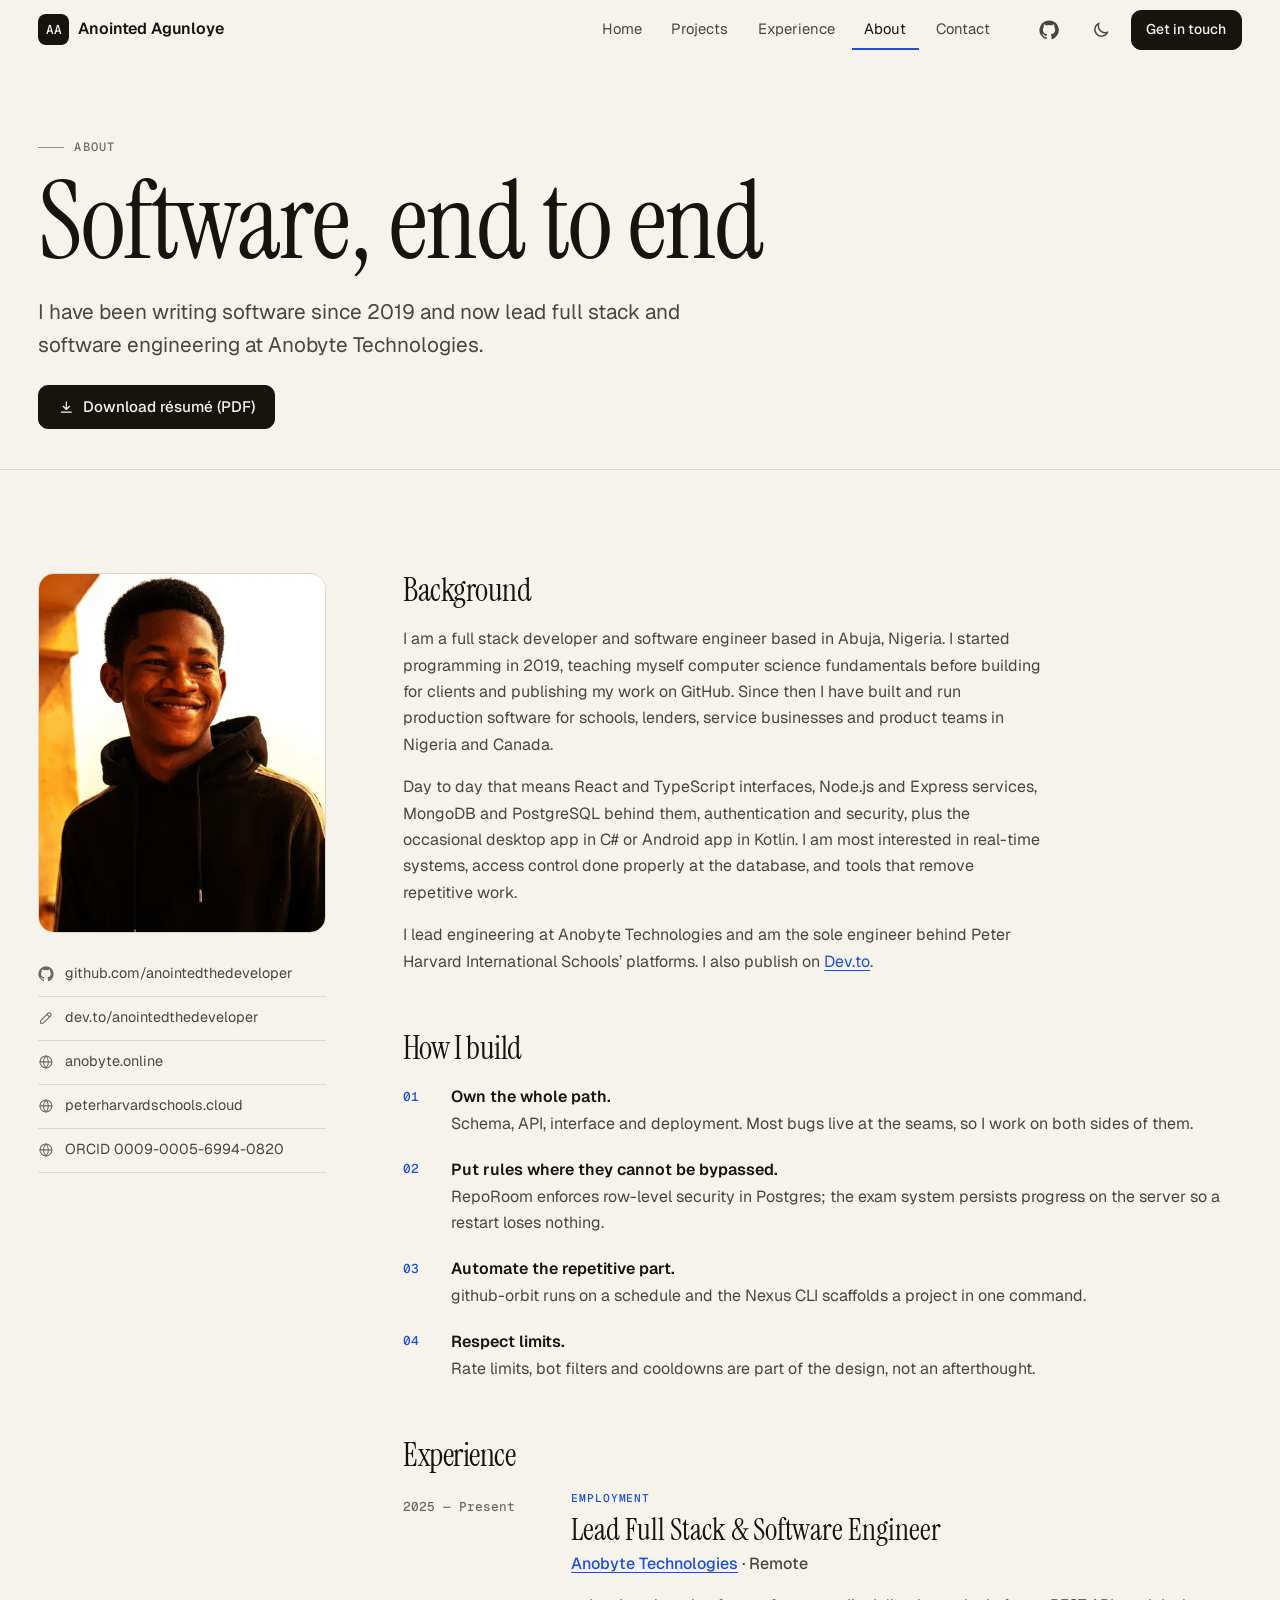
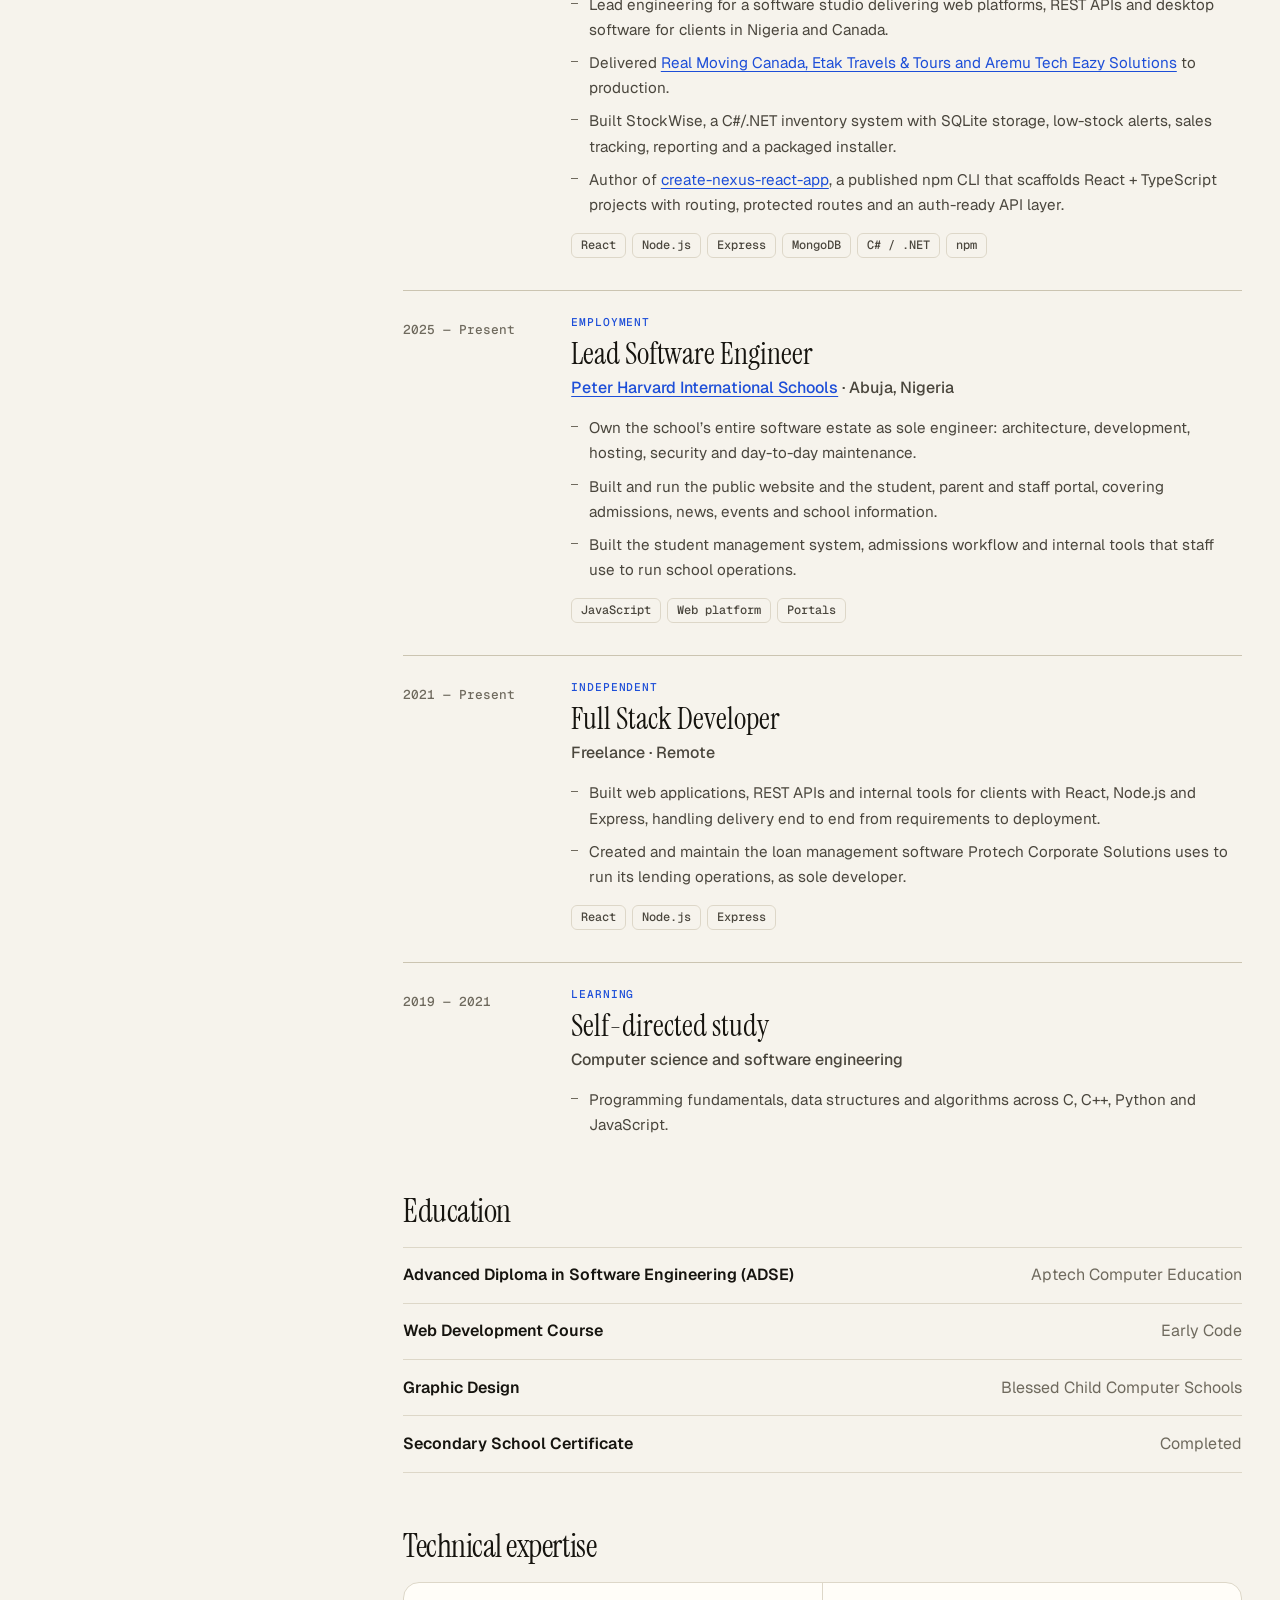
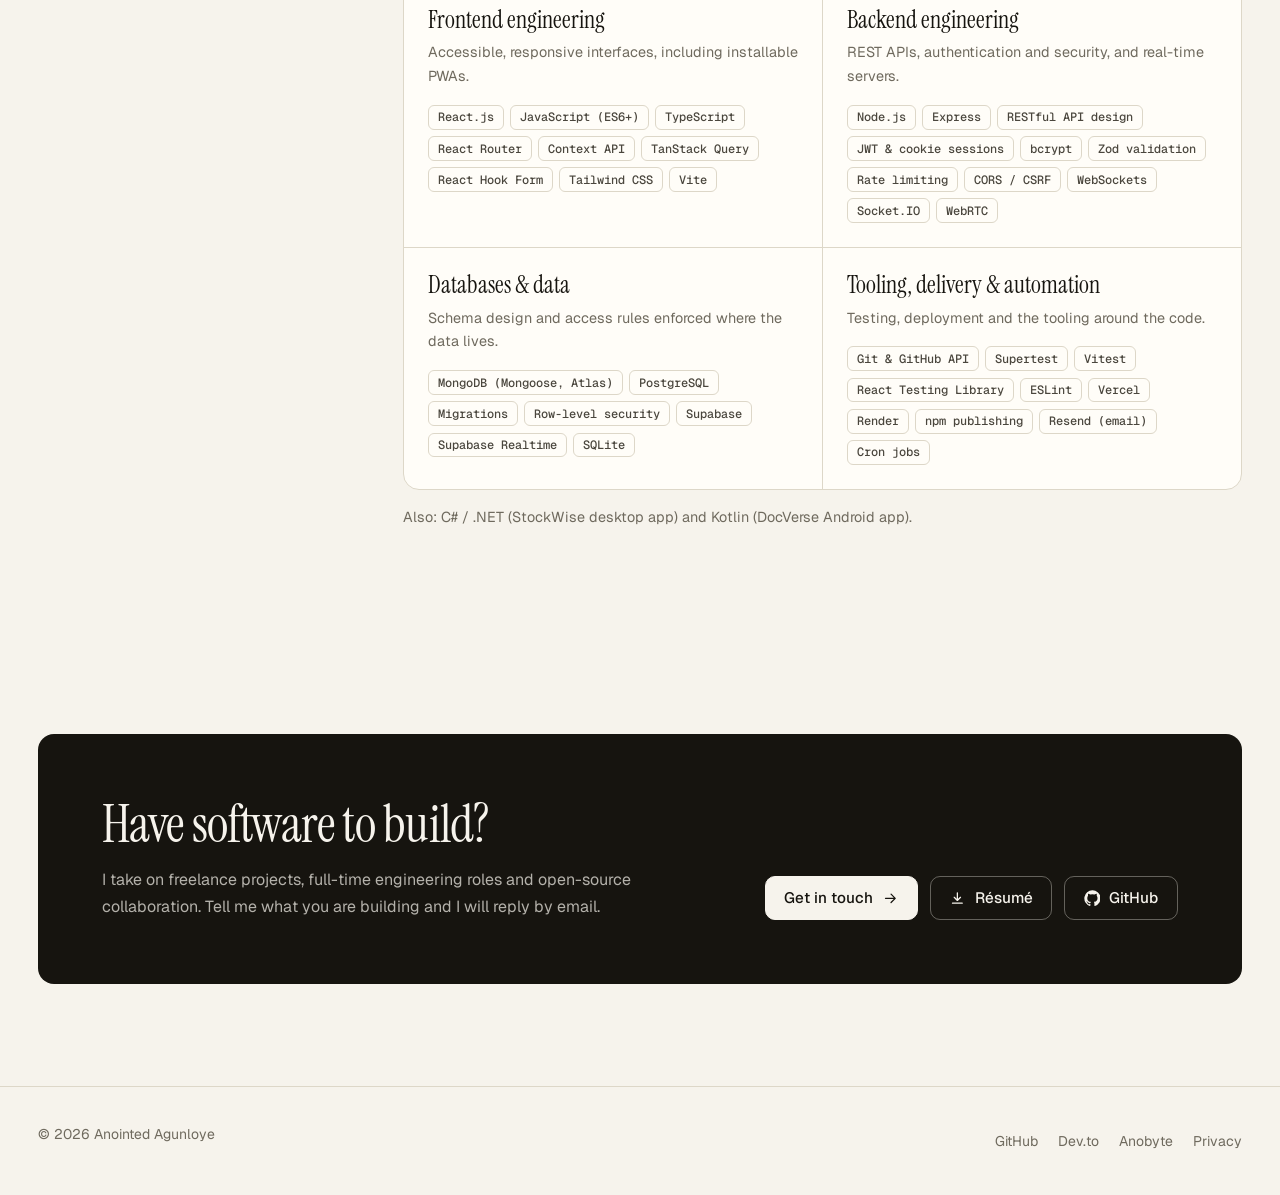
==== commit d6e81d34: "Add résumé download, résumé-based experience, new client projects, wider layout and motion details -" ====
--- a/about.html
+++ b/about.html
@@ -31,11 +31,15 @@
       try { t = localStorage.getItem('theme'); } catch (e) {}
       if (t !== 'light' && t !== 'dark') t = window.matchMedia && matchMedia('(prefers-color-scheme: dark)').matches ? 'dark' : 'light';
       d.setAttribute('data-theme', t); d.classList.add('js');
+      var seen = false; try { seen = !!sessionStorage.getItem('seen'); } catch (e) {}
+      if (!seen && !(window.matchMedia && matchMedia('(prefers-reduced-motion: reduce)').matches)) d.classList.add('loading');
     })();
   </script>
   <link rel="stylesheet" href="styles.css">
 </head>
 <body>
+<div class="loader" aria-hidden="true"><div class="loader__box"><div class="loader__mark">AA</div><div class="loader__bar"><i></i></div><div class="loader__cmd">$ npm run portfolio</div></div></div>
+<div class="progress" aria-hidden="true"></div>
 <a class="skip-link" href="#main">Skip to content</a>
 <header class="site-header">
   <div class="wrap">
@@ -59,6 +63,7 @@
     <p class="eyebrow">About</p>
     <h1 class="display h-xl">Software, end to end</h1>
     <p class="lead">I have been writing software since 2019 and now lead full stack and software engineering at Anobyte Technologies.</p>
+    <p style="margin-top:1.5rem"><a class="btn btn--primary" href="assets/Anointed-Agunloye-Resume.pdf" download><svg class="icon " aria-hidden="true" focusable="false"><use href="assets/icons.svg#i-download"/></svg> Download résumé (PDF)</a></p>
   </div>
 </section>
 <section class="section">
@@ -77,9 +82,9 @@
       <section aria-labelledby="story">
         <h2 class="display h-md" id="story">Background</h2>
         <div class="prose">
-          <p>I am a full stack developer and software engineer from Nigeria. I started programming in 2019, teaching myself computer science fundamentals before building for clients and publishing my work on GitHub.</p>
-          <p>Day to day that means React and TypeScript interfaces, Node.js and Python services, and the databases behind them, plus the occasional desktop app in C# or Android app in Kotlin. I am most interested in real-time systems, access control done properly at the database, and tools that remove repetitive work.</p>
-          <p>Alongside Anobyte Technologies, I build and maintain software for Peter Harvard International Schools. I also publish on <a href="https://dev.to/anointedthedeveloper" target="_blank" rel="noopener noreferrer">Dev.to</a>.</p>
+          <p>I am a full stack developer and software engineer based in Abuja, Nigeria. I started programming in 2019, teaching myself computer science fundamentals before building for clients and publishing my work on GitHub. Since then I have built and run production software for schools, lenders, service businesses and product teams in Nigeria and Canada.</p>
+          <p>Day to day that means React and TypeScript interfaces, Node.js and Express services, MongoDB and PostgreSQL behind them, authentication and security, plus the occasional desktop app in C# or Android app in Kotlin. I am most interested in real-time systems, access control done properly at the database, and tools that remove repetitive work.</p>
+          <p>I lead engineering at Anobyte Technologies and am the sole engineer behind Peter Harvard International Schools’ platforms. I also publish on <a href="https://dev.to/anointedthedeveloper" target="_blank" rel="noopener noreferrer">Dev.to</a>.</p>
         </div>
       </section>
       <section aria-labelledby="how">
@@ -99,17 +104,17 @@
   <div>
     <p class="tl__kind">Employment</p>
     <h3 class="tl__role">Lead Full Stack &amp; Software Engineer</h3>
-    <p class="tl__org"><a class="link" href="https://anobyte.online" target="_blank" rel="noopener noreferrer">Anobyte Technologies</a></p>
-    <ul><li>Lead full stack and software engineering across web applications, APIs and internal tools at an engineering company focused on digital solutions.</li><li>Public work from this period: <a class="link" href="projects.html#fullstack">RepoRoom</a> (real-time chat with WebRTC calls), CodeSync (CRDT collaborative editor), github-orbit (scheduled automation) and WebLab IDE.</li></ul><div class="chips"><span class=chip>React</span><span class=chip>TypeScript</span><span class=chip>Node.js</span><span class=chip>Supabase</span><span class=chip>PostgreSQL</span><span class=chip>WebSockets</span></div>
+    <p class="tl__org"><a class="link" href="https://anobyte.online" target="_blank" rel="noopener noreferrer">Anobyte Technologies</a> · Remote</p>
+    <ul><li>Lead engineering for a software studio delivering web platforms, REST APIs and desktop software for clients in Nigeria and Canada.</li><li>Delivered <a class="link" href="projects.html#client">Real Moving Canada, Etak Travels &amp; Tours and Aremu Tech Eazy Solutions</a> to production.</li><li>Built StockWise, a C#/.NET inventory system with SQLite storage, low-stock alerts, sales tracking, reporting and a packaged installer.</li><li>Author of <a class="link" href="https://www.npmjs.com/package/create-nexus-react-app" target="_blank" rel="noopener noreferrer">create-nexus-react-app</a>, a published npm CLI that scaffolds React + TypeScript projects with routing, protected routes and an auth-ready API layer.</li></ul><div class="chips"><span class=chip>React</span><span class=chip>Node.js</span><span class=chip>Express</span><span class=chip>MongoDB</span><span class=chip>C# / .NET</span><span class=chip>npm</span></div>
   </div>
 </li>
           <li class="tl reveal">
-  <p class="tl__date">Ongoing</p>
+  <p class="tl__date">2025 — Present</p>
   <div>
-    <p class="tl__kind">Client engagement</p>
+    <p class="tl__kind">Employment</p>
     <h3 class="tl__role">Lead Software Engineer</h3>
-    <p class="tl__org"><a class="link" href="https://peterharvardschools.cloud" target="_blank" rel="noopener noreferrer">Peter Harvard International Schools</a></p>
-    <ul><li>Builds and maintains the school’s website and related systems, including a transcript portal (public repositories: Peter-Harvard-International-Schools, PHIS-Transcript-Portal).</li></ul><div class="chips"><span class=chip>JavaScript</span><span class=chip>Web platform</span></div>
+    <p class="tl__org"><a class="link" href="https://peterharvardschools.cloud" target="_blank" rel="noopener noreferrer">Peter Harvard International Schools</a> · Abuja, Nigeria</p>
+    <ul><li>Own the school’s entire software estate as sole engineer: architecture, development, hosting, security and day-to-day maintenance.</li><li>Built and run the public website and the student, parent and staff portal, covering admissions, news, events and school information.</li><li>Built the student management system, admissions workflow and internal tools that staff use to run school operations.</li></ul><div class="chips"><span class=chip>JavaScript</span><span class=chip>Web platform</span><span class=chip>Portals</span></div>
   </div>
 </li>
           <li class="tl reveal">
@@ -117,8 +122,8 @@
   <div>
     <p class="tl__kind">Independent</p>
     <h3 class="tl__role">Full Stack Developer</h3>
-    <p class="tl__org">Freelance and open source</p>
-    <ul><li>Web platforms, REST APIs, desktop software and developer tools, including the BloomCart storefront, the StockWise inventory app and the Browser-Based Exam system.</li><li>Websites and apps for organisations including Etak Travels &amp; Tours, Aremu Tech Eazy Solutions, Real Moving Canada and Campus Coin (see <a class="link" href="projects.html#client">Projects</a>).</li><li>Maintains a large body of public repositories, including Python API services and developer tooling.</li></ul><div class="chips"><span class=chip>Python</span><span class=chip>C# / .NET</span><span class=chip>Express</span><span class=chip>Docker</span></div>
+    <p class="tl__org">Freelance · Remote</p>
+    <ul><li>Built web applications, REST APIs and internal tools for clients with React, Node.js and Express, handling delivery end to end from requirements to deployment.</li><li>Created and maintain the loan management software Protech Corporate Solutions uses to run its lending operations, as sole developer.</li></ul><div class="chips"><span class=chip>React</span><span class=chip>Node.js</span><span class=chip>Express</span></div>
   </div>
 </li>
           <li class="tl reveal">
@@ -132,10 +137,19 @@
 </li>
         </ol>
       </section>
+      <section aria-labelledby="edu">
+        <h2 class="display h-md" id="edu">Education</h2>
+        <ul class="edu">
+          <li><b>Advanced Diploma in Software Engineering (ADSE)</b><span>Aptech Computer Education</span></li>
+          <li><b>Web Development Course</b><span>Early Code</span></li>
+          <li><b>Graphic Design</b><span>Blessed Child Computer Schools</span></li>
+          <li><b>Secondary School Certificate</b><span>Completed</span></li>
+        </ul>
+      </section>
       <section aria-labelledby="skills-t">
         <h2 class="display h-md" id="skills-t">Technical expertise</h2>
-        <div class="skills"><div class="skill reveal"><h3>Frontend engineering</h3><p>Component-driven, responsive interfaces, including real-time and installable (PWA) apps.</p><div class="chips"><span class="chip">React</span><span class="chip">Next.js</span><span class="chip">TypeScript</span><span class="chip">JavaScript</span><span class="chip">Vite</span><span class="chip">Tailwind CSS</span><span class="chip">Monaco Editor</span></div></div><div class="skill reveal"><h3>Backend engineering</h3><p>APIs, real-time servers, authentication and background jobs.</p><div class="chips"><span class="chip">Node.js</span><span class="chip">Express</span><span class="chip">Python</span><span class="chip">FastAPI</span><span class="chip">Flask</span><span class="chip">WebSockets</span><span class="chip">Socket.io</span><span class="chip">WebRTC</span></div></div><div class="skill reveal"><h3>Databases &amp; data</h3><p>Relational and document stores, with access rules enforced at the database.</p><div class="chips"><span class="chip">PostgreSQL</span><span class="chip">Supabase</span><span class="chip">Row-level security</span><span class="chip">MongoDB</span><span class="chip">SQLite</span><span class="chip">Redis</span><span class="chip">Yjs (CRDT)</span></div></div><div class="skill reveal"><h3>Tooling, infrastructure &amp; automation</h3><p>The pipeline around the code: deploys, schedulers and developer tooling.</p><div class="chips"><span class="chip">Git &amp; GitHub API</span><span class="chip">Docker</span><span class="chip">Vercel</span><span class="chip">Render</span><span class="chip">Cron jobs</span><span class="chip">CLI tools (npm / npx)</span></div></div></div>
-<p class="muted reveal" style="margin-top:1rem;font-size:.9rem">Also: C# / .NET 8 (StockWise desktop app) and Kotlin (DocVerse Android app).</p>
+        <div class="skills"><div class="skill reveal"><h3>Frontend engineering</h3><p>Accessible, responsive interfaces, including installable PWAs.</p><div class="chips"><span class="chip">React.js</span><span class="chip">JavaScript (ES6+)</span><span class="chip">TypeScript</span><span class="chip">React Router</span><span class="chip">Context API</span><span class="chip">TanStack Query</span><span class="chip">React Hook Form</span><span class="chip">Tailwind CSS</span><span class="chip">Vite</span></div></div><div class="skill reveal"><h3>Backend engineering</h3><p>REST APIs, authentication and security, and real-time servers.</p><div class="chips"><span class="chip">Node.js</span><span class="chip">Express</span><span class="chip">RESTful API design</span><span class="chip">JWT &amp; cookie sessions</span><span class="chip">bcrypt</span><span class="chip">Zod validation</span><span class="chip">Rate limiting</span><span class="chip">CORS / CSRF</span><span class="chip">WebSockets</span><span class="chip">Socket.IO</span><span class="chip">WebRTC</span></div></div><div class="skill reveal"><h3>Databases &amp; data</h3><p>Schema design and access rules enforced where the data lives.</p><div class="chips"><span class="chip">MongoDB (Mongoose, Atlas)</span><span class="chip">PostgreSQL</span><span class="chip">Migrations</span><span class="chip">Row-level security</span><span class="chip">Supabase</span><span class="chip">Supabase Realtime</span><span class="chip">SQLite</span></div></div><div class="skill reveal"><h3>Tooling, delivery &amp; automation</h3><p>Testing, deployment and the tooling around the code.</p><div class="chips"><span class="chip">Git &amp; GitHub API</span><span class="chip">Supertest</span><span class="chip">Vitest</span><span class="chip">React Testing Library</span><span class="chip">ESLint</span><span class="chip">Vercel</span><span class="chip">Render</span><span class="chip">npm publishing</span><span class="chip">Resend (email)</span><span class="chip">Cron jobs</span></div></div></div>
+<p class="muted reveal" style="margin-top:1rem;font-size:.9rem">Also: C# / .NET (StockWise desktop app) and Kotlin (DocVerse Android app).</p>
       </section>
     </div>
   </div>
@@ -149,6 +163,7 @@
       </div>
       <div class="cta__actions">
         <a class="btn btn--primary" href="contact.html">Get in touch <svg class="icon icon-arrow" aria-hidden="true" focusable="false"><use href="assets/icons.svg#i-arrow"/></svg></a>
+        <a class="btn" href="assets/Anointed-Agunloye-Resume.pdf" download><svg class="icon " aria-hidden="true" focusable="false"><use href="assets/icons.svg#i-download"/></svg> Résumé</a>
         <a class="btn" href="https://github.com/anointedthedeveloper" target="_blank" rel="noopener noreferrer"><svg class="icon " aria-hidden="true" focusable="false"><use href="assets/icons.svg#i-github"/></svg> GitHub</a>
       </div>
     </div>
--- a/styles.css
+++ b/styles.css
@@ -32,8 +32,8 @@
   --shadow: 0 1px 2px rgba(22,20,15,.05), 0 8px 24px -12px rgba(22,20,15,.18);
   --shadow-lg: 0 2px 4px rgba(22,20,15,.06), 0 24px 48px -20px rgba(22,20,15,.28);
 
-  --gutter: clamp(1rem, 4vw, 2rem);
-  --wrap: 72rem;
+  --gutter: clamp(1rem, 3vw, 4rem);
+  --wrap: 106rem;
   --header-h: 3.75rem;
   --ease: cubic-bezier(.2,.7,.2,1);
   color-scheme: light;
@@ -90,11 +90,11 @@
 
 /* 3. Type -------------------------------------------------- */
 .display { font-family: var(--serif); font-weight: 400; letter-spacing: -.015em; line-height: 1.02; }
-.h-xl { font-size: clamp(2.9rem, 9vw, 5.6rem); }
+.h-xl { font-size: clamp(2.9rem, 8.5vw, 7.5rem); }
 .h-lg { font-size: clamp(2.1rem, 5vw, 3.25rem); }
 .h-md { font-size: clamp(1.5rem, 3vw, 2rem); line-height: 1.12; }
 .eyebrow { font: 500 .75rem/1.2 var(--mono); letter-spacing: .1em; text-transform: uppercase; color: var(--ink-3); }
-.lead { font-size: clamp(1.05rem, 2.2vw, 1.25rem); color: var(--ink-2); max-width: 38rem; line-height: 1.6; }
+.lead { font-size: clamp(1.05rem, 2.2vw, 1.3rem); color: var(--ink-2); max-width: 42rem; line-height: 1.6; }
 .muted { color: var(--ink-3); }
 .prose p + p { margin-top: 1rem; }
 .prose { color: var(--ink-2); max-width: 40rem; }
@@ -243,8 +243,10 @@
 .projects--home { grid-template-columns: repeat(6, minmax(0, 1fr)); }
 .projects--home > :nth-child(1) { grid-column: span 6; }
 .projects--home > :nth-child(n+2) { grid-column: span 3; }
-
-.pcard { display: flex; flex-direction: column; background: var(--card); border: 1px solid var(--line); border-radius: var(--r-lg); overflow: hidden; transition: transform .25s var(--ease), border-color .2s, box-shadow .25s var(--ease); min-width: 0; }
+@media (min-width: 72rem) { .projects--home > :nth-child(n+2) { grid-column: span 2; } }
+@media (min-width: 84rem) { .projects:not(.projects--home):not(.projects--3) { grid-template-columns: repeat(3, minmax(0, 1fr)); } }
+
+.pcard { position: relative; display: flex; flex-direction: column; background: var(--card); border: 1px solid var(--line); border-radius: var(--r-lg); overflow: hidden; transition: transform .25s var(--ease), border-color .2s, box-shadow .25s var(--ease); min-width: 0; }
 .pcard:hover { transform: translateY(-3px); border-color: var(--line-2); box-shadow: var(--shadow); }
 .pcard__media { position: relative; aspect-ratio: 16 / 9; background: var(--paper-2); border-bottom: 1px solid var(--line); overflow: hidden; }
 .pcard__media img { width: 100%; height: 100%; object-fit: cover; object-position: left top; transition: transform .6s var(--ease); }
@@ -462,3 +464,55 @@
   .term__body p { white-space: pre-wrap; overflow-wrap: anywhere; }
   .term { font-size: .75rem; }
 }
+
+/* ---------- 19. Motion details ---------- */
+.eyebrow::before { content: ""; display: inline-block; width: 1.6rem; height: 1px; background: currentColor; vertical-align: middle; margin-right: .65rem; opacity: .7; }
+
+.hero h1 em { display: inline-block; clip-path: inset(-12% 100% -12% 0); animation: wipe .95s .4s var(--ease) forwards; }
+@keyframes wipe { to { clip-path: inset(-12% -6% -12% 0); } }
+
+.progress { position: fixed; inset: 0 0 auto 0; height: 2px; z-index: 60; background: var(--accent); transform-origin: 0 50%; transform: scaleX(0); pointer-events: none; }
+
+.loader { position: fixed; inset: 0; z-index: 200; display: none; place-items: center; background: var(--paper); pointer-events: none; }
+.loading .loader { display: grid; animation: loaderOut .4s 2.4s forwards; }
+.loader.is-done { opacity: 0; visibility: hidden; transition: opacity .45s var(--ease), visibility 0s .45s; }
+.loader__box { display: grid; justify-items: center; gap: 1.1rem; font: 500 .8rem/1 var(--mono); color: var(--ink-3); }
+.loader__mark { width: 3.5rem; height: 3.5rem; border-radius: 14px; background: var(--ink); color: var(--paper); display: grid; place-items: center; font: 500 1.1rem var(--mono); animation: pop .5s var(--ease) both; }
+.loader__bar { width: 9rem; height: 2px; border-radius: 2px; background: var(--line); overflow: hidden; }
+.loader__bar i { display: block; height: 100%; background: var(--accent); transform: translateX(-100%); animation: load .95s .1s var(--ease) forwards; }
+.loader__cmd::after { content: ""; display: inline-block; width: .5em; height: 1em; margin-left: .25em; background: var(--ink-3); vertical-align: -.15em; animation: blink 1s steps(1) infinite; }
+@keyframes load { to { transform: none; } }
+@keyframes pop { from { transform: scale(.7); opacity: 0; } }
+@keyframes loaderOut { to { opacity: 0; visibility: hidden; } }
+
+/* terminal types itself once; text stays in the DOM */
+.term--live .t-line { opacity: 0; animation: lineIn .01s forwards; animation-delay: var(--d, 0ms); }
+.term--live .t-cmd { display: inline-block; overflow: hidden; white-space: nowrap; vertical-align: bottom; width: 0; animation: typing var(--t, .5s) steps(var(--n, 12)) forwards; animation-delay: var(--d, 0ms); }
+@keyframes lineIn { to { opacity: 1; } }
+@keyframes typing { to { width: calc(var(--n) * 1ch); } }
+
+/* card cursor light + image skeleton */
+.pcard::after { content: ""; position: absolute; inset: 0; border-radius: inherit; pointer-events: none; opacity: 0; transition: opacity .3s; background: radial-gradient(380px circle at var(--mx, 50%) var(--my, 0%), color-mix(in srgb, var(--accent) 9%, transparent), transparent 62%); }
+@media (hover: hover) { .pcard:hover::after { opacity: 1; } }
+.pcard__media { background: linear-gradient(90deg, var(--paper-2), var(--line), var(--paper-2)); background-size: 200% 100%; animation: shimmer 1.4s linear infinite; }
+.pcard__media:has(.pcard__art), .pcard__media.is-ready { animation: none; background: var(--paper-2); }
+.pcard__media img { opacity: 0; transition: opacity .5s var(--ease), transform .6s var(--ease); animation: imgIn .01s 4s forwards; }
+.pcard__media img.is-loaded { opacity: 1; }
+@keyframes imgIn { to { opacity: 1; } }
+
+.clients { margin-top: 1.5rem; display: flex; flex-wrap: wrap; align-items: center; gap: .5rem 1.5rem; font: 500 .8rem/1.5 var(--mono); color: var(--ink-3); }
+.clients span:first-child { text-transform: uppercase; letter-spacing: .1em; font-size: .72rem; }
+.clients b { color: var(--ink-2); font-weight: 500; }
+
+@media (prefers-reduced-motion: reduce) {
+  .hero h1 em { clip-path: none; }
+  .loading .loader { display: none; }
+  .term--live .t-line { opacity: 1; }
+  .term--live .t-cmd { width: auto; }
+  .pcard__media img { opacity: 1; }
+}
+
+.edu { display: grid; border-top: 1px solid var(--line); }
+.edu li { display: flex; flex-wrap: wrap; justify-content: space-between; gap: .25rem 1.5rem; padding: .9rem 0; border-bottom: 1px solid var(--line); }
+.edu b { font-weight: 600; }
+.edu span { color: var(--ink-3); }
